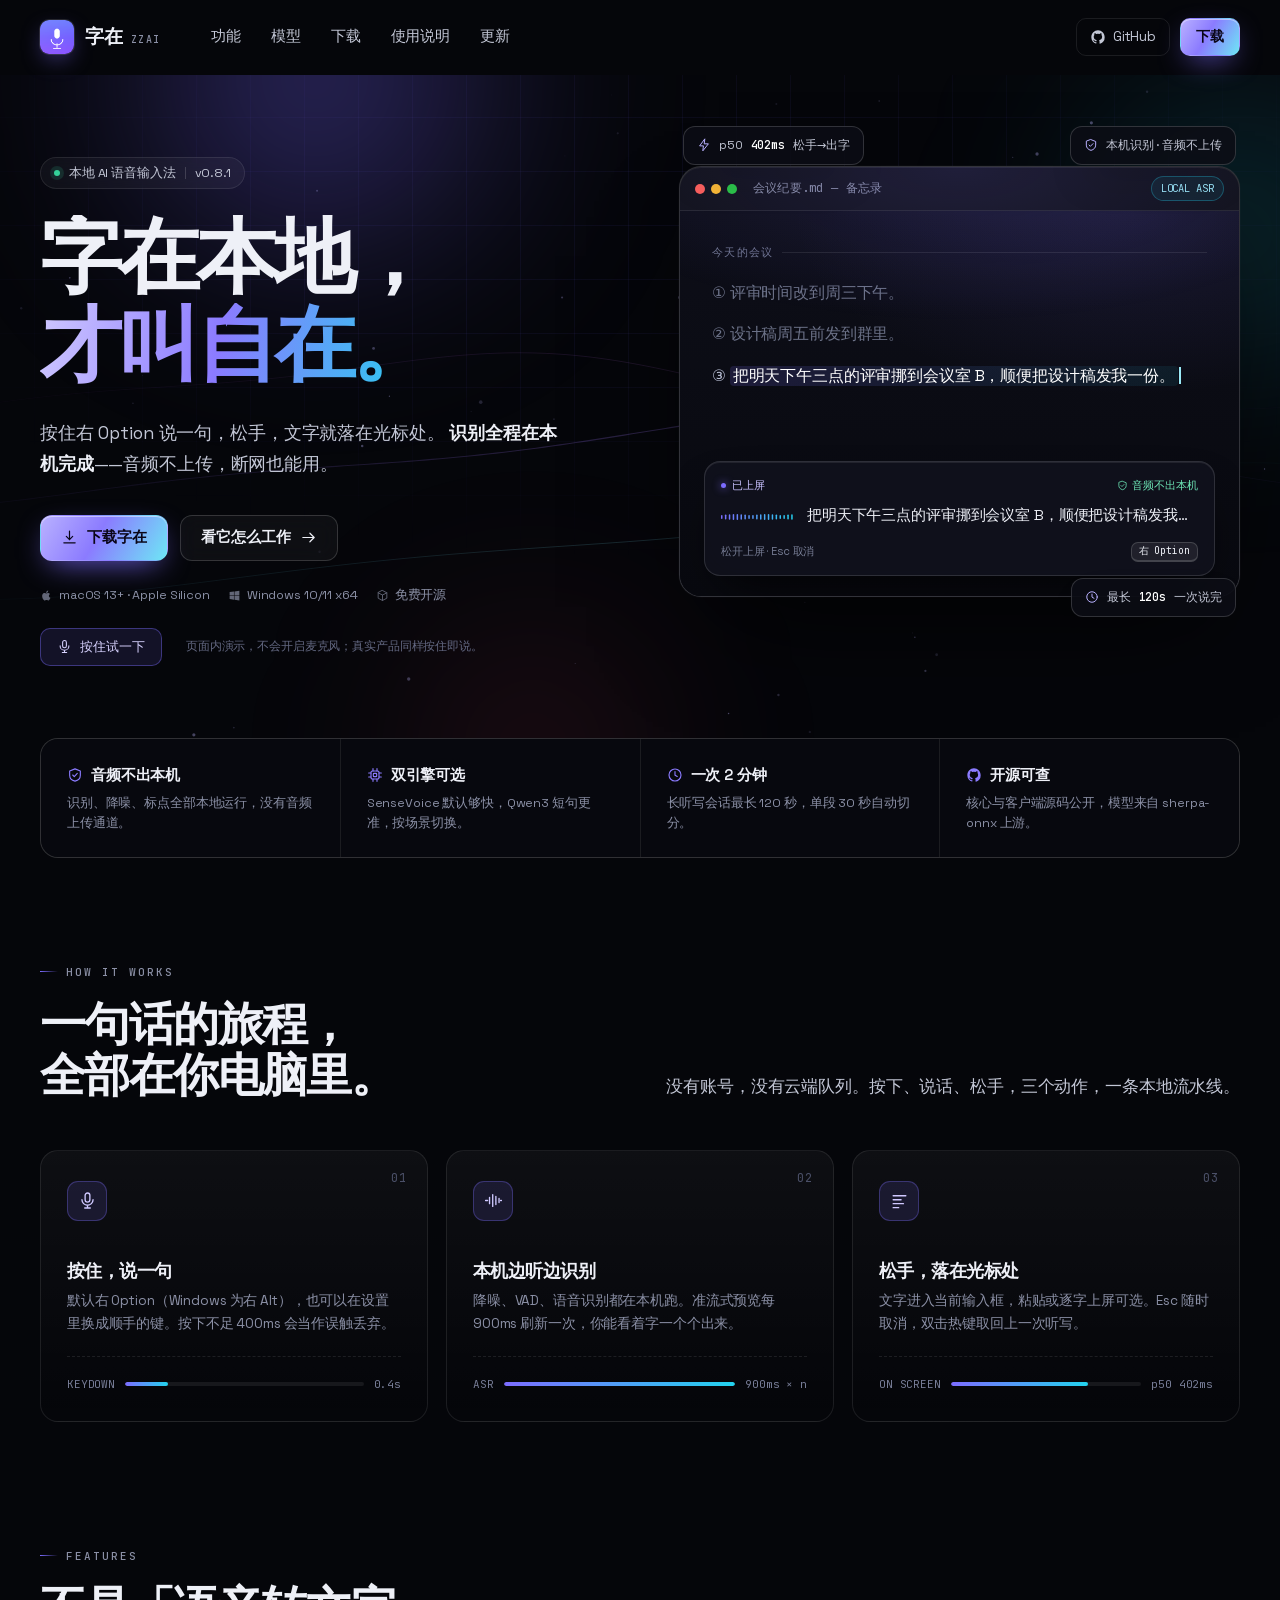
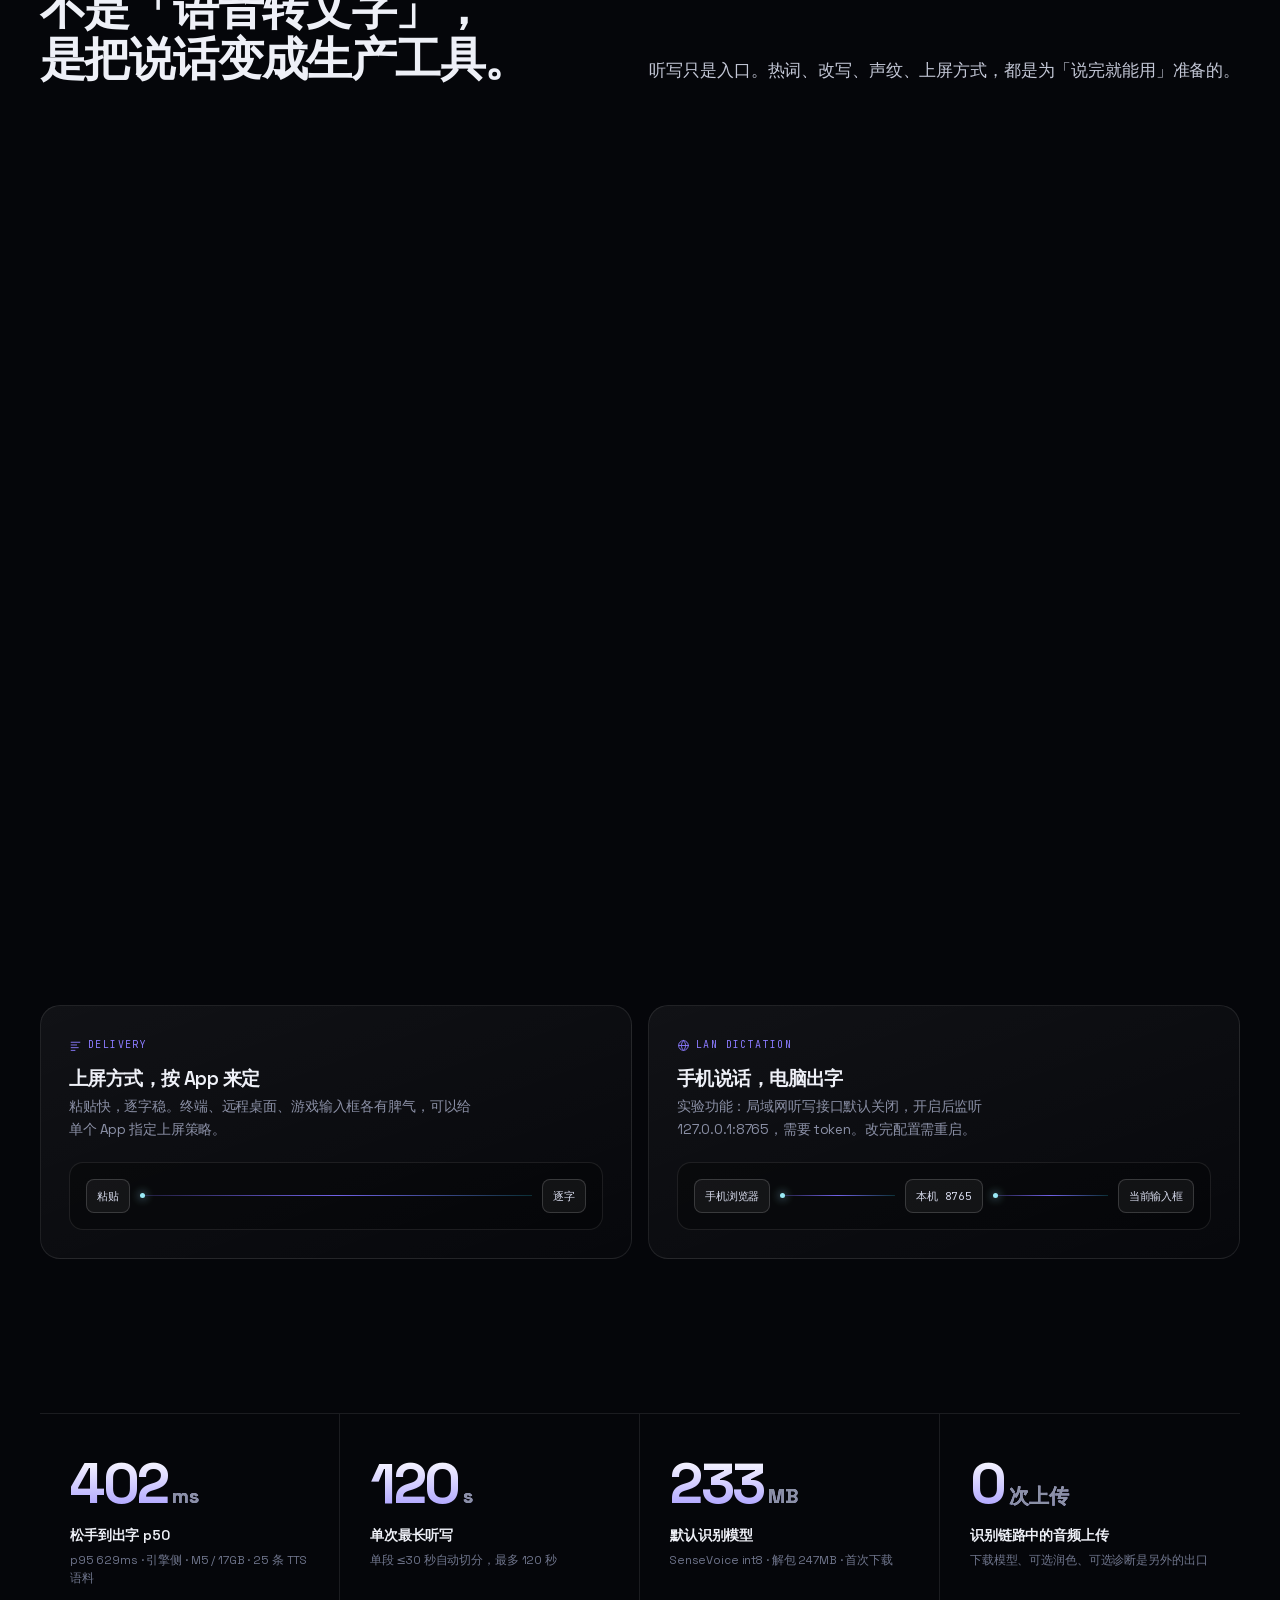
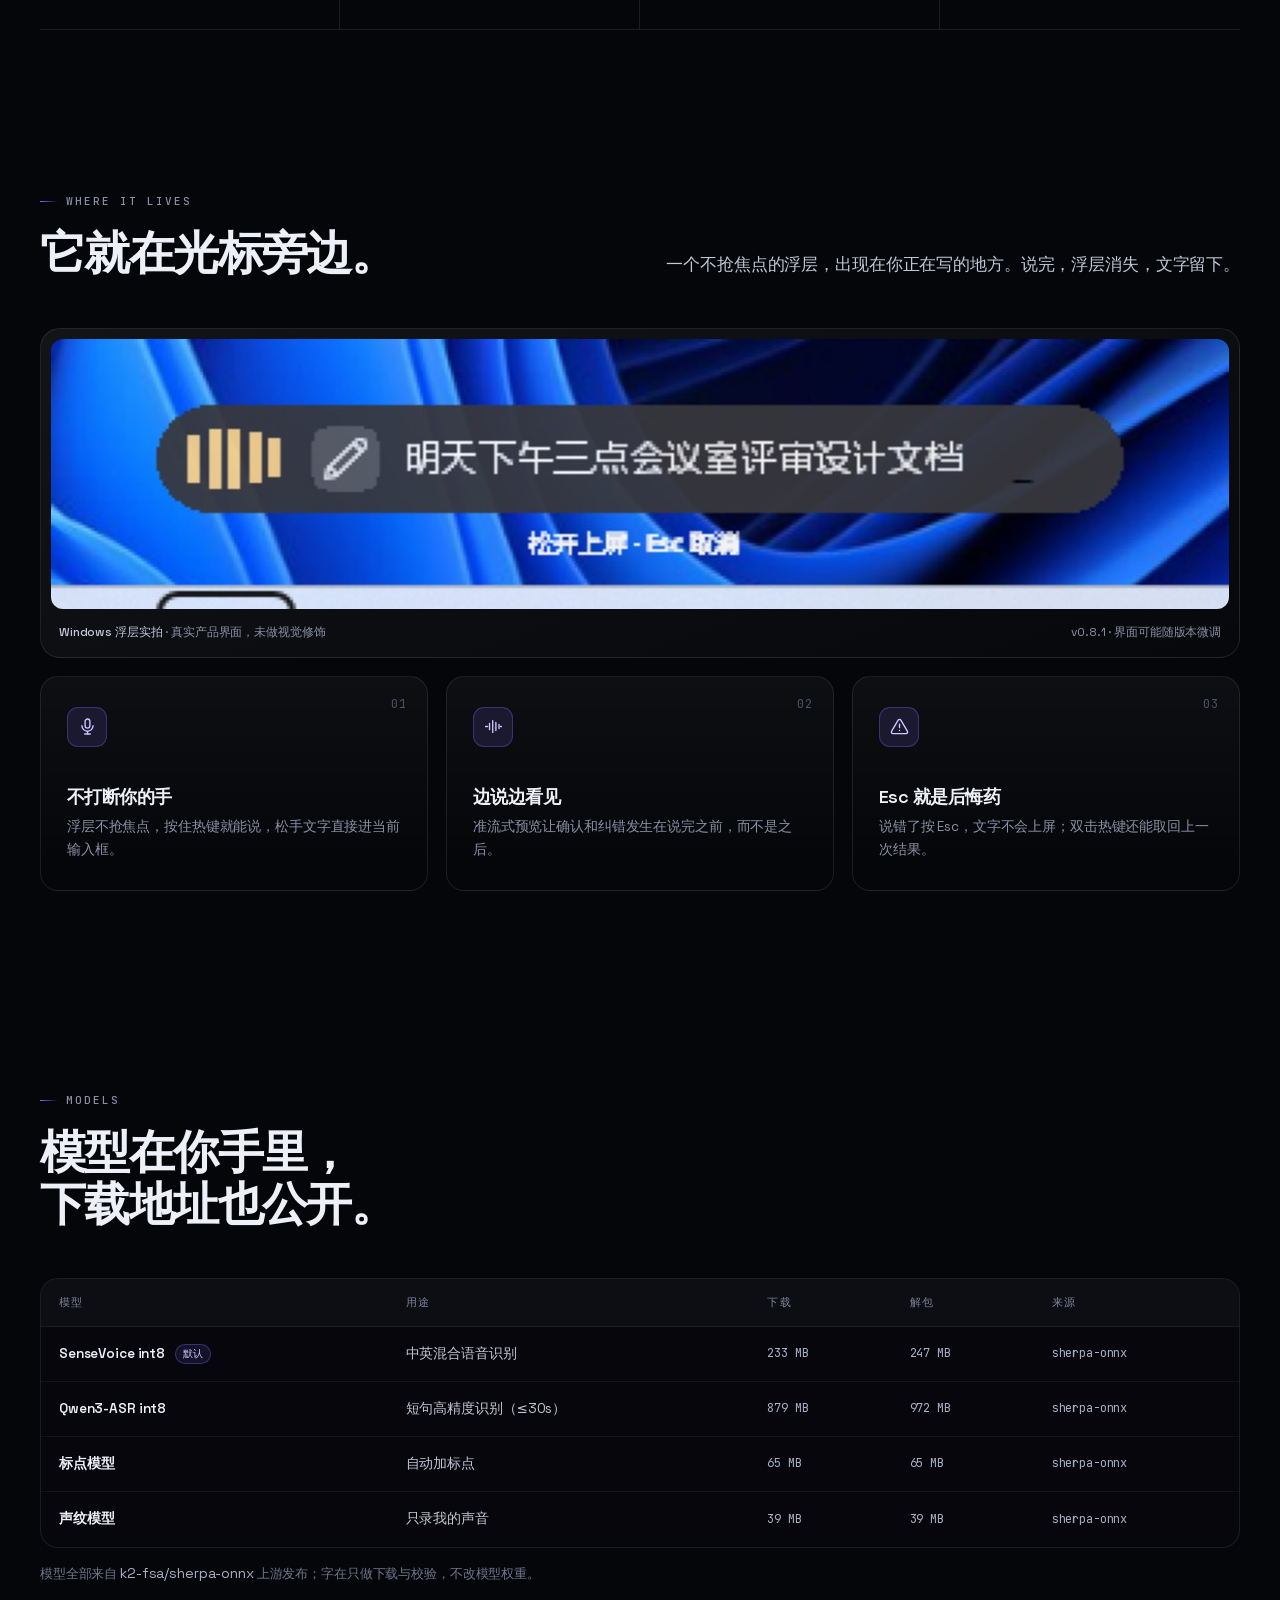
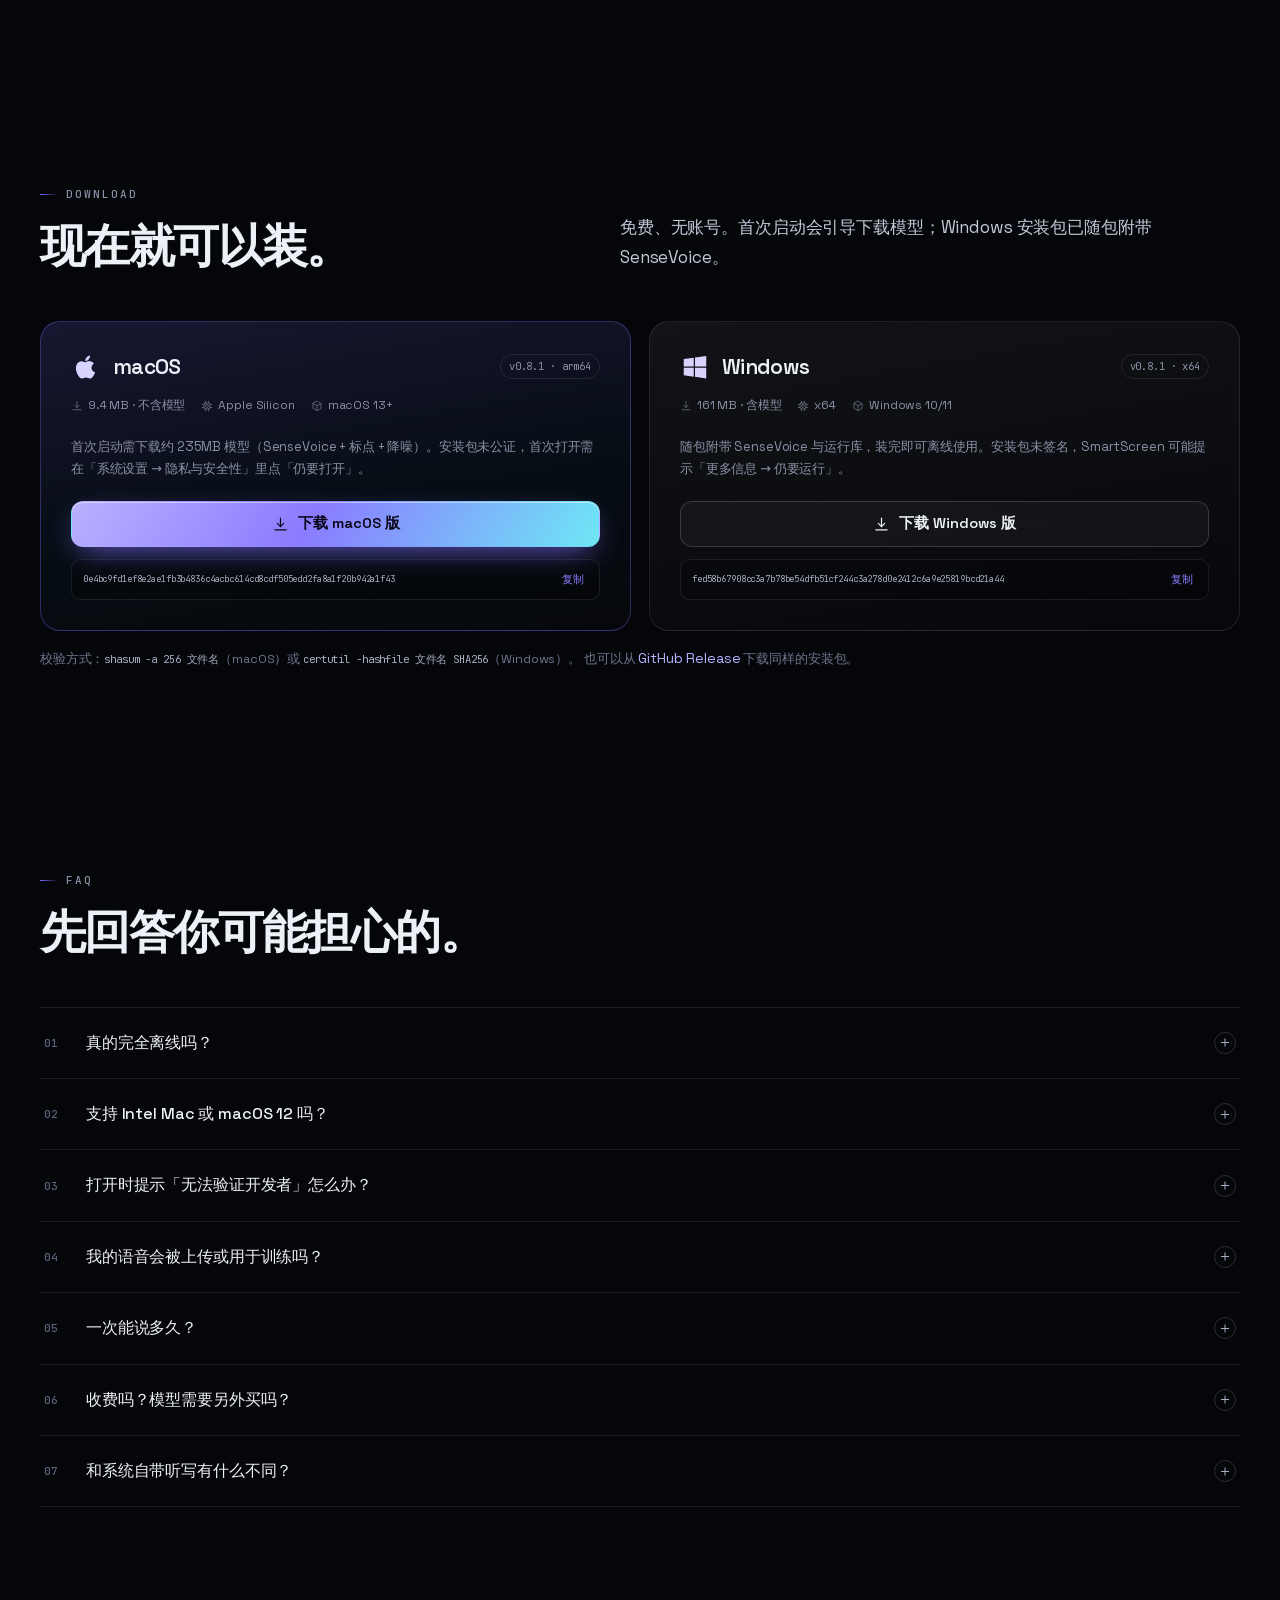
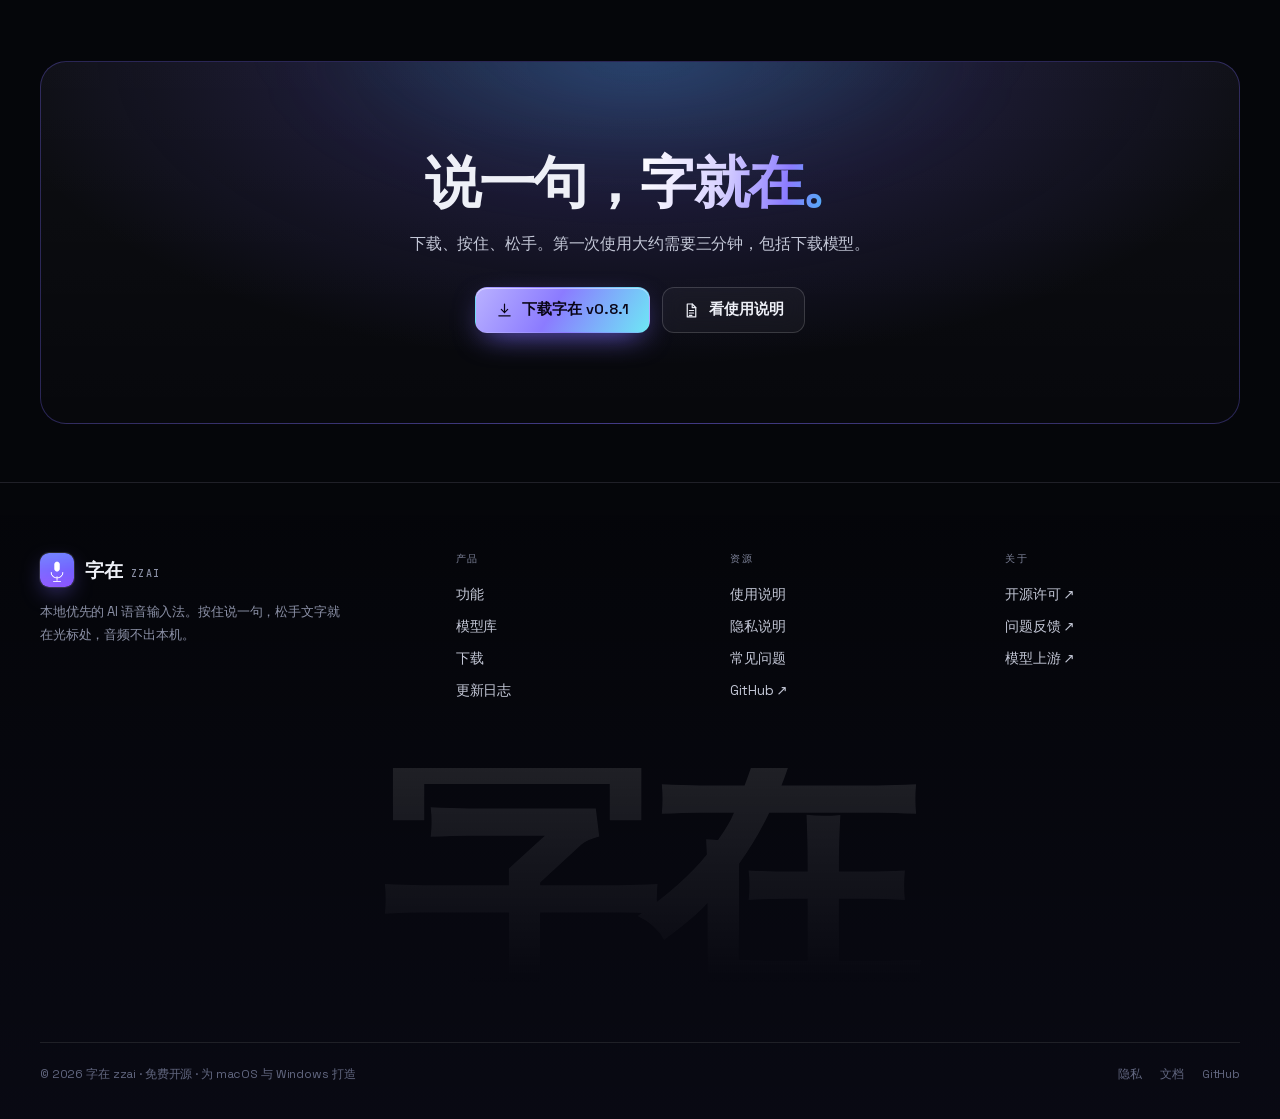
==== website/index.html @ 981bb73f "site: zzai.harmonyos.fun 官网（首页 / 下载 / 使用说明 / 模型库 / 隐私 / 更新日志）" ====
<!doctype html>
<html lang="zh-CN">
<head>
<meta charset="utf-8">
<meta name="viewport" content="width=device-width, initial-scale=1">
<title>字在 zzai — 本地 AI 语音输入法，字在本地，才叫自在</title>
<meta name="description" content="按住右 Option 说一句，松手文字就落在光标处。字在是一款本地优先的 AI 语音输入法，识别全程在本机完成，音频不上传。支持 macOS 与 Windows，免费开源。">
<meta name="theme-color" content="#05060a">
<link rel="canonical" href="https://zzai.harmonyos.fun/">
<meta property="og:type" content="website">
<meta property="og:site_name" content="字在 zzai">
<meta property="og:title" content="字在 — 本地 AI 语音输入法">
<meta property="og:description" content="按住说一句，松手就上屏。识别全程在本机，音频不上传。">
<meta property="og:url" content="https://zzai.harmonyos.fun/">
<meta property="og:image" content="https://zzai.harmonyos.fun/assets/img/og.png">
<meta name="twitter:card" content="summary_large_image">
<link rel="icon" type="image/png" sizes="32x32" href="assets/img/favicon-32.png">
<link rel="apple-touch-icon" href="assets/img/apple-touch-icon.png">
<script src="assets/js/boot.js"></script>
<link rel="preload" href="assets/fonts/space-grotesk-600.woff2" as="font" type="font/woff2" crossorigin>
<link rel="stylesheet" href="assets/css/site.css">
</head>
<body>
<a class="skip" href="#main">跳到主要内容</a>

<svg width="0" height="0" style="position:absolute" aria-hidden="true">
  <symbol id="i-mic" viewBox="0 0 24 24" fill="none" stroke="currentColor" stroke-width="1.7" stroke-linecap="round" stroke-linejoin="round"><rect x="9" y="2.5" width="6" height="11.5" rx="3"/><path d="M5 11a7 7 0 0 0 14 0M12 18v3.5M8.5 21.5h7"/></symbol>
  <symbol id="i-arrow" viewBox="0 0 24 24" fill="none" stroke="currentColor" stroke-width="1.7" stroke-linecap="round" stroke-linejoin="round"><path d="M4 12h16M14 6l6 6-6 6"/></symbol>
  <symbol id="i-dl" viewBox="0 0 24 24" fill="none" stroke="currentColor" stroke-width="1.7" stroke-linecap="round" stroke-linejoin="round"><path d="M12 3v12M7.5 10.5 12 15l4.5-4.5M4 19.5h16"/></symbol>
  <symbol id="i-shield" viewBox="0 0 24 24" fill="none" stroke="currentColor" stroke-width="1.7" stroke-linecap="round" stroke-linejoin="round"><path d="M12 2.8 20 6v6.2c0 4.6-3.2 7.7-8 9-4.8-1.3-8-4.4-8-9V6z"/><path d="m8.6 12 2.3 2.3 4.5-4.6"/></symbol>
  <symbol id="i-zap" viewBox="0 0 24 24" fill="none" stroke="currentColor" stroke-width="1.7" stroke-linecap="round" stroke-linejoin="round"><path d="M13 2 4.5 13.5H11l-1 8.5L19.5 10H13z"/></symbol>
  <symbol id="i-wave" viewBox="0 0 24 24" fill="none" stroke="currentColor" stroke-width="1.7" stroke-linecap="round"><path d="M2 12h2.5M7 8v8M11 4.5v15M15 7v10M19 9.5v5M22 12h-1"/></symbol>
  <symbol id="i-text" viewBox="0 0 24 24" fill="none" stroke="currentColor" stroke-width="1.7" stroke-linecap="round" stroke-linejoin="round"><path d="M4 6h16M4 11h10M4 16h13M4 21h7"/></symbol>
  <symbol id="i-spark" viewBox="0 0 24 24" fill="none" stroke="currentColor" stroke-width="1.7" stroke-linecap="round" stroke-linejoin="round"><path d="M12 3l1.8 5.2L19 10l-5.2 1.8L12 17l-1.8-5.2L5 10l5.2-1.8zM18.5 15.5l.9 2.6 2.6.9-2.6.9-.9 2.6-.9-2.6-2.6-.9 2.6-.9z"/></symbol>
  <symbol id="i-lock" viewBox="0 0 24 24" fill="none" stroke="currentColor" stroke-width="1.7" stroke-linecap="round" stroke-linejoin="round"><rect x="4.5" y="10" width="15" height="11" rx="2.5"/><path d="M8 10V7a4 4 0 0 1 8 0v3M12 14.5v2.5"/></symbol>
  <symbol id="i-voice" viewBox="0 0 24 24" fill="none" stroke="currentColor" stroke-width="1.7" stroke-linecap="round"><path d="M12 3a3 3 0 0 1 3 3v5a3 3 0 0 1-6 0V6a3 3 0 0 1 3-3z"/><path d="M6.5 11a5.5 5.5 0 0 0 11 0M12 16.5V20M9 20h6"/><path d="M20.5 7.5c1.2 1.6 1.2 7.4 0 9M3.5 7.5c-1.2 1.6-1.2 7.4 0 9" opacity=".45"/></symbol>
  <symbol id="i-cpu" viewBox="0 0 24 24" fill="none" stroke="currentColor" stroke-width="1.7" stroke-linecap="round" stroke-linejoin="round"><rect x="6" y="6" width="12" height="12" rx="2"/><rect x="9.5" y="9.5" width="5" height="5" rx="1"/><path d="M9 2.5V6M15 2.5V6M9 18v3.5M15 18v3.5M2.5 9H6M2.5 15H6M18 9h3.5M18 15h3.5"/></symbol>
  <symbol id="i-key" viewBox="0 0 24 24" fill="none" stroke="currentColor" stroke-width="1.7" stroke-linecap="round" stroke-linejoin="round"><rect x="2" y="6.5" width="20" height="11" rx="2.5"/><path d="M5.5 10h.01M9 10h.01M12.5 10h.01M16 10h.01M19 10h.01M5.5 14h.01M9 14h.01M12.5 14h5"/></symbol>
  <symbol id="i-wand" viewBox="0 0 24 24" fill="none" stroke="currentColor" stroke-width="1.7" stroke-linecap="round" stroke-linejoin="round"><path d="m3 21 12-12M14 4l1 2.5L17.5 8 15 9 14 11.5 13 9l-2.5-1L13 6.5zM19 3l.6 1.4L21 5l-1.4.6L19 7l-.6-1.4L17 5l1.4-.6z"/></symbol>
  <symbol id="i-box" viewBox="0 0 24 24" fill="none" stroke="currentColor" stroke-width="1.7" stroke-linecap="round" stroke-linejoin="round"><path d="m12 2.8 8 4.2v10L12 21.2 4 17V7z"/><path d="m4 7 8 4.2L20 7M12 11.2V21"/></symbol>
  <symbol id="i-net" viewBox="0 0 24 24" fill="none" stroke="currentColor" stroke-width="1.7" stroke-linecap="round" stroke-linejoin="round"><circle cx="12" cy="12" r="9"/><path d="M3 12h18M12 3c2.5 2.6 3.8 5.6 3.8 9s-1.3 6.4-3.8 9c-2.5-2.6-3.8-5.6-3.8-9S9.5 5.6 12 3z"/></symbol>
  <symbol id="i-github" viewBox="0 0 24 24" fill="currentColor"><path d="M12 2C6.5 2 2 6.6 2 12.2c0 4.5 2.9 8.3 6.8 9.6.5.1.7-.2.7-.5v-1.7c-2.8.6-3.4-1.2-3.4-1.2-.5-1.2-1.1-1.5-1.1-1.5-.9-.6.1-.6.1-.6 1 .1 1.5 1 1.5 1 .9 1.6 2.4 1.1 3 .9.1-.7.4-1.1.6-1.4-2.2-.3-4.6-1.1-4.6-5 0-1.1.4-2 1-2.7-.1-.3-.4-1.3.1-2.7 0 0 .8-.3 2.7 1a9.4 9.4 0 0 1 5 0c1.9-1.3 2.7-1 2.7-1 .5 1.4.2 2.4.1 2.7.6.7 1 1.6 1 2.7 0 3.9-2.4 4.7-4.6 5 .4.3.7.9.7 1.9v2.8c0 .3.2.6.7.5A10.2 10.2 0 0 0 22 12.2C22 6.6 17.5 2 12 2z"/></symbol>
  <symbol id="i-apple" viewBox="0 0 24 24" fill="currentColor"><path d="M16.4 12.7c0-2.4 1.9-3.5 2-3.6-1.1-1.6-2.8-1.8-3.4-1.8-1.4-.1-2.8.9-3.5.9-.7 0-1.8-.9-3-.9-1.5 0-3 .9-3.8 2.3-1.6 2.8-.4 7 1.2 9.3.8 1.1 1.7 2.4 3 2.3 1.2 0 1.6-.8 3.1-.8s1.9.8 3.1.8c1.3 0 2.1-1.1 2.9-2.3.9-1.3 1.3-2.6 1.3-2.7-.1 0-2.9-1.1-2.9-3.5zM14.2 5.8c.6-.8 1.1-1.9 1-3-1 0-2.1.7-2.8 1.5-.6.7-1.1 1.8-1 2.9 1.1.1 2.2-.6 2.8-1.4z"/></symbol>
  <symbol id="i-win" viewBox="0 0 24 24" fill="currentColor"><path d="M3 5.6l8-1.1v7.1H3zM12 4.4l9-1.3v8.5h-9zM3 12.6h8v7.1l-8-1.1zM12 12.6h9v8.5l-9-1.3z"/></symbol>
  <symbol id="i-check" viewBox="0 0 24 24" fill="none" stroke="currentColor" stroke-width="2" stroke-linecap="round" stroke-linejoin="round"><path d="m4.5 12.5 5 5 10-11"/></symbol>
  <symbol id="i-info" viewBox="0 0 24 24" fill="none" stroke="currentColor" stroke-width="1.7" stroke-linecap="round"><circle cx="12" cy="12" r="9"/><path d="M12 11v5.5M12 7.6v.01"/></symbol>
  <symbol id="i-alert" viewBox="0 0 24 24" fill="none" stroke="currentColor" stroke-width="1.7" stroke-linecap="round" stroke-linejoin="round"><path d="M10.3 3.9 1.9 18.2A2 2 0 0 0 3.6 21h16.8a2 2 0 0 0 1.7-2.8L13.7 3.9a2 2 0 0 0-3.4 0z"/><path d="M12 9v4.5M12 17v.01"/></symbol>
  <symbol id="i-clock" viewBox="0 0 24 24" fill="none" stroke="currentColor" stroke-width="1.7" stroke-linecap="round"><circle cx="12" cy="12" r="9"/><path d="M12 7v5.2l3.4 2"/></symbol>
  <symbol id="i-doc" viewBox="0 0 24 24" fill="none" stroke="currentColor" stroke-width="1.7" stroke-linecap="round" stroke-linejoin="round"><path d="M6 2.8h7l5 5V21H6z"/><path d="M13 2.8V8h5M9 12h6M9 15.5h6M9 19h3.5"/></symbol>
  <symbol id="i-ext" viewBox="0 0 24 24" fill="none" stroke="currentColor" stroke-width="1.7" stroke-linecap="round" stroke-linejoin="round"><path d="M14 3h7v7M21 3l-9 9M19 14v5.5A1.5 1.5 0 0 1 17.5 21h-13A1.5 1.5 0 0 1 3 19.5v-13A1.5 1.5 0 0 1 4.5 5H10"/></symbol>
</svg>

<header class="topbar">
  <div class="wrap nav">
    <a class="brand" href="index.html" aria-label="字在首页">
      <img src="assets/img/logo.png" alt="" width="34" height="34">
      <span class="brand-name">字在 <small>zzai</small></span>
    </a>
    <nav class="nav-links" aria-label="主导航">
      <a href="index.html#features">功能</a>
      <a href="models.html">模型</a>
      <a href="download.html">下载</a>
      <a href="docs.html">使用说明</a>
      <a href="changelog.html">更新</a>
    </nav>
    <div class="nav-right">
      <a class="nav-gh" href="https://github.com/flyeasy/zzai" target="_blank" rel="noopener" aria-label="GitHub 仓库">
        <svg><use href="#i-github"/></svg><span>GitHub</span>
      </a>
      <a class="btn btn-primary btn-sm" href="download.html">下载</a>
      <button class="nav-toggle" aria-label="展开菜单" aria-expanded="false"><span></span></button>
    </div>
  </div>
</header>
<div class="mobile-menu">
  <a href="index.html#features">功能</a>
  <a href="models.html">模型</a>
  <a href="download.html">下载</a>
  <a href="docs.html">使用说明</a>
  <a href="changelog.html">更新</a>
  <a href="https://github.com/flyeasy/zzai" target="_blank" rel="noopener">GitHub ↗</a>
</div>

<main id="main">
  <section class="hero">
    <div class="hero-bg">
      <div class="grid-floor"></div>
      <div class="orb orb-1" data-orb="0.02"></div>
      <div class="orb orb-2" data-orb="-0.03"></div>
      <div class="orb orb-3" data-orb="0.015"></div>
      <canvas id="hero-canvas" aria-hidden="true"></canvas>
    </div>
    <div class="wrap hero-grid">
      <div class="hero-copy">
        <div class="status-pill">
          <span class="dot"></span> 本地 AI 语音输入法
          <span class="sep"></span>
          v0.8.1
        </div>
        <h1>
          <span class="line"><span>字在本地，</span></span>
          <span class="line"><span><em>才叫自在。</em></span></span>
        </h1>
        <p class="hero-sub">
          按住右 Option 说一句，松手，文字就落在光标处。
          <strong>识别全程在本机完成</strong>——音频不上传，断网也能用。
        </p>
        <div class="hero-cta">
          <a class="btn btn-primary" href="download.html">
            <svg><use href="#i-dl"/></svg> 下载字在
          </a>
          <a class="btn btn-ghost" href="#how">
            看它怎么工作 <svg><use href="#i-arrow"/></svg>
          </a>
        </div>
        <div class="hero-meta">
          <span><svg><use href="#i-apple"/></svg> macOS 13+ · Apple Silicon</span>
          <span><svg><use href="#i-win"/></svg> Windows 10/11 x64</span>
          <span><svg><use href="#i-box"/></svg> 免费开源</span>
        </div>
      </div>

      <div class="stage-wrap">
        <div class="stage" data-demo data-state="idle" aria-label="字在输入演示">
          <div class="stage-bar">
            <div class="tl"><i></i><i></i><i></i></div>
            <span class="stage-title">会议纪要.md — 备忘录</span>
            <span class="stage-badge">LOCAL ASR</span>
          </div>
          <div class="stage-body">
            <div class="doc">
              <div class="doc-h">今天的会议</div>
              <p class="dim">① 评审时间改到周三下午。</p>
              <p class="dim">② 设计稿周五前发到群里。</p>
              <p>③ <span class="insert"></span><span class="caret"></span></p>
            </div>
            <div class="capsule">
              <div class="cap-top">
                <span class="cap-state"><span class="dot"></span><span>按住说话</span></span>
                <span class="spacer"></span>
                <span class="cap-privacy"><svg><use href="#i-shield"/></svg> 音频不出本机</span>
              </div>
              <div class="cap-line">
                <div class="wavebox"><canvas aria-hidden="true"></canvas></div>
                <div class="cap-text"></div>
              </div>
              <div class="cap-hint">
                <span>松开上屏 · Esc 取消</span>
                <span><kbd>右 Option</kbd></span>
              </div>
            </div>
          </div>
        </div>
        <div class="float-chip chip-a"><svg><use href="#i-shield"/></svg> 本机识别 · 音频不上传</div>
        <div class="float-chip chip-b"><svg><use href="#i-zap"/></svg> p50 <b>402ms</b> 松手→出字</div>
        <div class="float-chip chip-c"><svg><use href="#i-clock"/></svg> 最长 <b>120s</b> 一次说完</div>
      </div>
    </div>
    <div class="wrap" style="margin-top:22px">
      <div style="display:flex;flex-wrap:wrap;align-items:center;gap:14px">
        <button class="try-btn" type="button" style="margin-top:0">
          <svg><use href="#i-mic"/></svg> 按住试一下
        </button>
        <span class="try-note">页面内演示，不会开启麦克风；真实产品同样按住即说。</span>
      </div>
    </div>
  </section>

  <div class="wrap">
    <div class="trust" data-reveal>
      <div class="trust-item">
        <div class="k"><svg><use href="#i-shield"/></svg> 音频不出本机</div>
        <div class="v">识别、降噪、标点全部本地运行，没有音频上传通道。</div>
      </div>
      <div class="trust-item">
        <div class="k"><svg><use href="#i-cpu"/></svg> 双引擎可选</div>
        <div class="v">SenseVoice 默认够快，Qwen3 短句更准，按场景切换。</div>
      </div>
      <div class="trust-item">
        <div class="k"><svg><use href="#i-clock"/></svg> 一次 2 分钟</div>
        <div class="v">长听写会话最长 120 秒，单段 30 秒自动切分。</div>
      </div>
      <div class="trust-item">
        <div class="k"><svg><use href="#i-github"/></svg> 开源可查</div>
        <div class="v">核心与客户端源码公开，模型来自 sherpa-onnx 上游。</div>
      </div>
    </div>
  </div>

  <section class="section" id="how">
    <div class="wrap">
      <div class="section-head">
        <div>
          <div class="eyebrow" data-reveal>How it works</div>
          <h2 class="h2" data-reveal>一句话的旅程，<br>全部在你电脑里。</h2>
        </div>
        <p class="lede" data-reveal>没有账号，没有云端队列。按下、说话、松手，三个动作，一条本地流水线。</p>
      </div>
      <div class="steps">
        <article class="step" data-reveal>
          <div class="num"><svg><use href="#i-mic"/></svg></div>
          <h3>按住，说一句</h3>
          <p>默认右 Option（Windows 为右 Alt），也可以在设置里换成顺手的键。按下不足 400ms 会当作误触丢弃。</p>
          <div class="step-visual"><span>KEYDOWN</span><span class="bar"><i style="--w:18%"></i></span><span>0.4s</span></div>
        </article>
        <article class="step" data-reveal data-reveal-delay="1">
          <div class="num"><svg><use href="#i-wave"/></svg></div>
          <h3>本机边听边识别</h3>
          <p>降噪、VAD、语音识别都在本机跑。准流式预览每 900ms 刷新一次，你能看着字一个个出来。</p>
          <div class="step-visual"><span>ASR</span><span class="bar"><i style="--w:100%"></i></span><span>900ms × n</span></div>
        </article>
        <article class="step" data-reveal data-reveal-delay="2">
          <div class="num"><svg><use href="#i-text"/></svg></div>
          <h3>松手，落在光标处</h3>
          <p>文字进入当前输入框，粘贴或逐字上屏可选。Esc 随时取消，双击热键取回上一次听写。</p>
          <div class="step-visual"><span>ON SCREEN</span><span class="bar"><i style="--w:72%"></i></span><span>p50 402ms</span></div>
        </article>
      </div>
    </div>
  </section>

  <section class="section" id="features" style="padding-top:20px">
    <div class="wrap">
      <div class="section-head">
        <div>
          <div class="eyebrow" data-reveal>Features</div>
          <h2 class="h2" data-reveal>不是「语音转文字」，<br>是把说话变成生产工具。</h2>
        </div>
        <p class="lede" data-reveal>听写只是入口。热词、改写、声纹、上屏方式，都是为「说完就能用」准备的。</p>
      </div>

      <div class="bento">
        <article class="b span-7" data-reveal>
          <div class="kicker"><svg style="width:13px;height:13px"><use href="#i-shield"/></svg> Local first</div>
          <h3>本机识别，没有上传这一步</h3>
          <p>音频进入麦克风后，只在本机内存里流转：降噪 → VAD → 识别 → 标点 → 上屏。产品里不存在「把录音发给服务器」的路径。</p>
          <div class="flow">
            <span class="node"><svg><use href="#i-mic"/></svg>麦克风</span>
            <span class="ln"></span>
            <span class="node"><svg><use href="#i-cpu"/></svg>本机推理</span>
            <span class="ln"></span>
            <span class="node"><svg><use href="#i-text"/></svg>光标处</span>
          </div>
        </article>

        <article class="b span-5" data-reveal data-reveal-delay="1">
          <div class="kicker"><svg style="width:13px;height:13px"><use href="#i-zap"/></svg> Two engines</div>
          <h3>快，还是准，你来定</h3>
          <p>日常听写用 SenseVoice，够快；正式内容切到 Qwen3，短句更准，代价是慢一些。</p>
          <div class="seg"><span class="on">SenseVoice</span><span>Qwen3</span></div>
          <div class="engine-note">CER 0.093 / 0.040 · 25 条 TTS 语料 · Qwen3 约慢 3 倍</div>
        </article>

        <article class="b span-5" data-reveal>
          <div class="kicker"><svg style="width:13px;height:13px"><use href="#i-clock"/></svg> Long form</div>
          <h3>一次说满两分钟</h3>
          <p>长听写会话最长 120 秒，单段不超过 30 秒，自动接续，不会说到一半被切断。</p>
          <div class="timeline">
            <div class="tl-track"><i></i></div>
            <div class="tl-marks"><span>0:00</span><span>0:30</span><span>1:00</span><span>1:30</span><span>2:00</span></div>
          </div>
        </article>

        <article class="b span-7" data-reveal data-reveal-delay="1">
          <div class="kicker"><svg style="width:13px;height:13px"><use href="#i-wand"/></svg> Vocabulary</div>
          <h3>你的名字，它听一次就记住</h3>
          <p>热词自学习：只填你「想听到」的词，产品名、同事名、内部黑话，不必逐条纠错。</p>
          <div class="chips-row">
            <span class="chip v">字在</span><span class="chip">DeepSeek</span><span class="chip">HarmonyOS</span>
            <span class="chip">飞书</span><span class="chip v">Qwen3</span><span class="chip">评审</span>
            <span class="chip">灰度</span><span class="chip v">sherpa-onnx</span>
          </div>
        </article>

        <article class="b span-4" data-reveal>
          <div class="kicker"><svg style="width:13px;height:13px"><use href="#i-spark"/></svg> Rewrite</div>
          <h3>选中，再改一版</h3>
          <p>⌘E 唤起五种改写：润色、正式、精炼、英文、总结。原文留在原地，改完替换。</p>
          <div class="sel-box">
            这个方案<mark>我觉得还行</mark>，要不先这样？
            <div class="sel-menu"><span>润色</span><span>正式</span><span>精炼</span><span>英文</span><span>总结</span></div>
          </div>
        </article>

        <article class="b span-4" data-reveal data-reveal-delay="1">
          <div class="kicker"><svg style="width:13px;height:13px"><use href="#i-lock"/></svg> Privacy</div>
          <h3>隐私模式：说完就忘</h3>
          <p>不写历史、不落盘、不在浮层显示正文。适合在会议、客服、医疗场景里使用。</p>
          <div class="privacy-list">
            <div><svg><use href="#i-check"/></svg> 不写入历史记录</div>
            <div><svg><use href="#i-check"/></svg> 不落盘保存音频</div>
            <div><svg><use href="#i-check"/></svg> 浮层只显示状态</div>
          </div>
        </article>

        <article class="b span-4" data-reveal data-reveal-delay="2">
          <div class="kicker"><svg style="width:13px;height:13px"><use href="#i-voice"/></svg> Voiceprint</div>
          <h3>只录我的声音</h3>
          <p>声纹校验在本机完成，模型 39MB。旁边有人说话时，不会把别人的话打进你的文档。</p>
          <div class="voice-ring"><i></i><i></i><i></i><div class="core"><svg><use href="#i-mic"/></svg></div></div>
        </article>

        <article class="b span-6" data-reveal>
          <div class="kicker"><svg style="width:13px;height:13px"><use href="#i-text"/></svg> Delivery</div>
          <h3>上屏方式，按 App 来定</h3>
          <p>粘贴快，逐字稳。终端、远程桌面、游戏输入框各有脾气，可以给单个 App 指定上屏策略。</p>
          <div class="flow" style="margin-top:20px">
            <span class="node">粘贴</span><span class="ln"></span><span class="node">逐字</span>
          </div>
        </article>

        <article class="b span-6" data-reveal data-reveal-delay="1">
          <div class="kicker"><svg style="width:13px;height:13px"><use href="#i-net"/></svg> LAN dictation</div>
          <h3>手机说话，电脑出字</h3>
          <p>实验功能：局域网听写接口默认关闭，开启后监听 127.0.0.1:8765，需要 token。改完配置需重启。</p>
          <div class="flow" style="margin-top:20px">
            <span class="node">手机浏览器</span><span class="ln"></span><span class="node">本机 8765</span><span class="ln"></span><span class="node">当前输入框</span>
          </div>
        </article>
      </div>
    </div>
  </section>

  <section class="section-tight">
    <div class="wrap">
      <div class="numbers" data-reveal>
        <div class="num-item">
          <div class="num-val"><span data-count="402">0</span><small>ms</small></div>
          <div class="num-label">松手到出字 p50</div>
          <div class="num-note">p95 629ms · 引擎侧 · M5 / 17GB · 25 条 TTS 语料</div>
        </div>
        <div class="num-item">
          <div class="num-val"><span data-count="120">0</span><small>s</small></div>
          <div class="num-label">单次最长听写</div>
          <div class="num-note">单段 ≤30 秒自动切分，最多 120 秒</div>
        </div>
        <div class="num-item">
          <div class="num-val"><span data-count="233">0</span><small>MB</small></div>
          <div class="num-label">默认识别模型</div>
          <div class="num-note">SenseVoice int8 · 解包 247MB · 首次下载</div>
        </div>
        <div class="num-item">
          <div class="num-val"><span data-count="0">0</span><small>次上传</small></div>
          <div class="num-label">识别链路中的音频上传</div>
          <div class="num-note">下载模型、可选润色、可选诊断是另外的出口</div>
        </div>
      </div>
    </div>
  </section>

  <section class="section" id="inplace">
    <div class="wrap">
      <div class="section-head">
        <div>
          <div class="eyebrow" data-reveal>Where it lives</div>
          <h2 class="h2" data-reveal>它就在光标旁边。</h2>
        </div>
        <p class="lede" data-reveal>一个不抢焦点的浮层，出现在你正在写的地方。说完，浮层消失，文字留下。</p>
      </div>
      <div class="shot-frame" data-reveal>
        <img src="assets/img/overlay-win-capsule.jpg" alt="字在在 Windows 上的听写浮层：深色胶囊显示识别结果，覆盖在桌面应用之上" width="1140" height="270" loading="lazy">
        <div class="shot-cap">
          <span><b>Windows 浮层实拍</b> · 真实产品界面，未做视觉修饰</span>
          <span>v0.8.1 · 界面可能随版本微调</span>
        </div>
      </div>
      <div class="steps" style="margin-top:18px">
        <article class="step" data-reveal>
          <div class="num"><svg><use href="#i-mic"/></svg></div>
          <h3>不打断你的手</h3>
          <p>浮层不抢焦点，按住热键就能说，松手文字直接进当前输入框。</p>
        </article>
        <article class="step" data-reveal data-reveal-delay="1">
          <div class="num"><svg><use href="#i-wave"/></svg></div>
          <h3>边说边看见</h3>
          <p>准流式预览让确认和纠错发生在说完之前，而不是之后。</p>
        </article>
        <article class="step" data-reveal data-reveal-delay="2">
          <div class="num"><svg><use href="#i-alert"/></svg></div>
          <h3>Esc 就是后悔药</h3>
          <p>说错了按 Esc，文字不会上屏；双击热键还能取回上一次结果。</p>
        </article>
      </div>
    </div>
  </section>

  <section class="section" id="models-preview">
    <div class="wrap">
      <div class="section-head">
        <div>
          <div class="eyebrow" data-reveal>Models</div>
          <h2 class="h2" data-reveal>模型在你手里，<br>下载地址也公开。</h2>
        </div>
        <a class="text-link" href="models.html" data-reveal>查看全部模型与镜像 <svg><use href="#i-arrow"/></svg></a>
      </div>
      <div class="table-wrap" data-reveal>
        <table class="model">
          <thead>
            <tr><th>模型</th><th>用途</th><th>下载</th><th>解包</th><th>来源</th></tr>
          </thead>
          <tbody>
            <tr>
              <td>SenseVoice int8 <span class="tag">默认</span></td>
              <td>中英混合语音识别</td>
              <td class="mono">233 MB</td><td class="mono">247 MB</td>
              <td class="mono">sherpa-onnx</td>
            </tr>
            <tr>
              <td>Qwen3-ASR int8</td>
              <td>短句高精度识别（≤30s）</td>
              <td class="mono">879 MB</td><td class="mono">972 MB</td>
              <td class="mono">sherpa-onnx</td>
            </tr>
            <tr>
              <td>标点模型</td>
              <td>自动加标点</td>
              <td class="mono">65 MB</td><td class="mono">65 MB</td>
              <td class="mono">sherpa-onnx</td>
            </tr>
            <tr>
              <td>声纹模型</td>
              <td>只录我的声音</td>
              <td class="mono">39 MB</td><td class="mono">39 MB</td>
              <td class="mono">sherpa-onnx</td>
            </tr>
          </tbody>
        </table>
      </div>
      <p style="margin-top:14px;color:#6f758c;font-size:12.5px">
        模型全部来自 <a class="text-link" style="display:inline;color:#a9aec4" href="https://github.com/k2-fsa/sherpa-onnx/releases" target="_blank" rel="noopener">k2-fsa/sherpa-onnx</a> 上游发布；字在只做下载与校验，不改模型权重。
      </p>
    </div>
  </section>

  <section class="section" id="download">
    <div class="wrap">
      <div class="section-head">
        <div>
          <div class="eyebrow" data-reveal>Download</div>
          <h2 class="h2" data-reveal>现在就可以装。</h2>
        </div>
        <p class="lede" data-reveal>免费、无账号。首次启动会引导下载模型；Windows 安装包已随包附带 SenseVoice。</p>
      </div>
      <div class="dl-grid">
        <article class="dl-card primary" data-reveal>
          <div class="dl-os">
            <svg><use href="#i-apple"/></svg>
            <h3>macOS</h3>
            <span class="ver">v0.8.1 · arm64</span>
          </div>
          <div class="dl-meta">
            <span><svg><use href="#i-dl"/></svg> 9.4 MB · 不含模型</span>
            <span><svg><use href="#i-cpu"/></svg> Apple Silicon</span>
            <span><svg><use href="#i-box"/></svg> macOS 13+</span>
          </div>
          <p style="color:#8b90a6;font-size:13px;line-height:1.75">
            首次启动需下载约 235MB 模型（SenseVoice + 标点 + 降噪）。安装包未公证，首次打开需在「系统设置 → 隐私与安全性」里点「仍要打开」。
          </p>
          <div style="margin-top:20px">
            <a class="btn btn-primary btn-block" href="/dl/zzai-0.8.1-mac-arm64.zip" download>
              <svg><use href="#i-dl"/></svg> 下载 macOS 版
            </a>
          </div>
          <div class="sha"><code id="sha-mac">0e4bc9fd1ef8e2ae1fb3b4836c4acbc614cd8cdf505edd2fa8a1f20b942a1f43</code><button type="button" data-copy="sha-mac">复制</button></div>
        </article>

        <article class="dl-card" data-reveal data-reveal-delay="1">
          <div class="dl-os">
            <svg><use href="#i-win"/></svg>
            <h3>Windows</h3>
            <span class="ver">v0.8.1 · x64</span>
          </div>
          <div class="dl-meta">
            <span><svg><use href="#i-dl"/></svg> 161 MB · 含模型</span>
            <span><svg><use href="#i-cpu"/></svg> x64</span>
            <span><svg><use href="#i-box"/></svg> Windows 10/11</span>
          </div>
          <p style="color:#8b90a6;font-size:13px;line-height:1.75">
            随包附带 SenseVoice 与运行库，装完即可离线使用。安装包未签名，SmartScreen 可能提示「更多信息 → 仍要运行」。
          </p>
          <div style="margin-top:20px">
            <a class="btn btn-ghost btn-block" href="/dl/zzai-0.8.1-win64.zip" download>
              <svg><use href="#i-dl"/></svg> 下载 Windows 版
            </a>
          </div>
          <div class="sha"><code id="sha-win">fed58b67908cc3a7b78be54dfb51cf244c3a278d0e2412c6a9e25819bcd21a44</code><button type="button" data-copy="sha-win">复制</button></div>
        </article>
      </div>
      <p style="margin-top:16px;color:#6f758c;font-size:12.5px">
        校验方式：<code style="color:#a9aec4">shasum -a 256 文件名</code>（macOS）或 <code style="color:#a9aec4">certutil -hashfile 文件名 SHA256</code>（Windows）。
        也可以从 <a class="text-link" style="display:inline" href="https://github.com/flyeasy/zzai/releases" target="_blank" rel="noopener">GitHub Release</a> 下载同样的安装包。
      </p>
    </div>
  </section>

  <section class="section" id="faq">
    <div class="wrap">
      <div class="section-head">
        <div>
          <div class="eyebrow" data-reveal>FAQ</div>
          <h2 class="h2" data-reveal>先回答你可能担心的。</h2>
        </div>
      </div>
      <div class="faq" data-reveal>
        <details>
          <summary><span class="q">01</span> 真的完全离线吗？<span class="ic"></span></summary>
          <div class="a">
            <p><strong>识别是离线的。</strong>音频从麦克风进来后只在本机处理，产品里没有上传音频的通道。</p>
            <p>但「离线」不等于「永不上网」：首次使用要下载模型；可选的 LLM 润色会把文字发到你配置的服务端（默认关闭）；可选的诊断上传会发脱敏日志（默认关闭，不含正文）。除此之外没有遥测。</p>
          </div>
        </details>
        <details>
          <summary><span class="q">02</span> 支持 Intel Mac 或 macOS 12 吗？<span class="ic"></span></summary>
          <div class="a"><p>暂不支持。当前 macOS 版只提供 <strong>Apple Silicon（arm64）</strong>构建，要求 macOS 13 及以上。Intel 机器可以关注后续版本或从源码自行构建。</p></div>
        </details>
        <details>
          <summary><span class="q">03</span> 打开时提示「无法验证开发者」怎么办？<span class="ic"></span></summary>
          <div class="a"><p>安装包没有做 Apple 公证，这是预期行为。到「系统设置 → 隐私与安全性」，在页面下方点「仍要打开」，再确认一次即可。Windows 上对应的是 SmartScreen 的「更多信息 → 仍要运行」。</p></div>
        </details>
        <details>
          <summary><span class="q">04</span> 我的语音会被上传或用于训练吗？<span class="ic"></span></summary>
          <div class="a"><p>不会。音频只在本机内存中流转，不落盘、不上传。开启可选的 LLM 润色时，发送的是<strong>识别后的文字</strong>和你配置的服务端地址，音频仍然不出本机。诊断包默认不含正文。</p></div>
        </details>
        <details>
          <summary><span class="q">05</span> 一次能说多久？<span class="ic"></span></summary>
          <div class="a"><p>单个听写会话最长 <strong>120 秒</strong>，内部按 ≤30 秒切段自动接续。Qwen3 精度档只适合短句，超过 30 秒请用 SenseVoice。</p></div>
        </details>
        <details>
          <summary><span class="q">06</span> 收费吗？模型需要另外买吗？<span class="ic"></span></summary>
          <div class="a"><p>完全免费，源码开源。模型来自 sherpa-onnx 上游发布，不需要额外授权费用；体积从 0.5MB 到 879MB 不等，按需下载。</p></div>
        </details>
        <details>
          <summary><span class="q">07</span> 和系统自带听写有什么不同？<span class="ic"></span></summary>
          <div class="a"><p>系统听写更通用；字在把几件具体的事做深：长听写 120 秒、热词自学习、选区改写、按 App 选择上屏方式、声纹只收自己的声音，以及可自行核对的本地识别链路。它不替代系统听写，适合每天要写很多字的人。</p></div>
        </details>
      </div>
    </div>
  </section>

  <section class="section-tight">
    <div class="wrap">
      <div class="cta" data-reveal>
        <h2>说一句，<span class="grad-text">字就在。</span></h2>
        <p>下载、按住、松手。第一次使用大约需要三分钟，包括下载模型。</p>
        <div class="hero-cta">
          <a class="btn btn-primary" href="download.html"><svg><use href="#i-dl"/></svg> 下载字在 v0.8.1</a>
          <a class="btn btn-ghost" href="docs.html"><svg><use href="#i-doc"/></svg> 看使用说明</a>
        </div>
      </div>
    </div>
  </section>
</main>

<footer class="footer">
  <div class="wrap">
    <div class="foot-grid">
      <div class="foot-brand">
        <a class="brand" href="index.html">
          <img src="assets/img/logo.png" alt="" width="34" height="34">
          <span class="brand-name">字在 <small>zzai</small></span>
        </a>
        <p>本地优先的 AI 语音输入法。按住说一句，松手文字就在光标处，音频不出本机。</p>
      </div>
      <div class="foot-col">
        <h4>产品</h4>
        <a href="index.html#features">功能</a>
        <a href="models.html">模型库</a>
        <a href="download.html">下载</a>
        <a href="changelog.html">更新日志</a>
      </div>
      <div class="foot-col">
        <h4>资源</h4>
        <a href="docs.html">使用说明</a>
        <a href="privacy.html">隐私说明</a>
        <a href="index.html#faq">常见问题</a>
        <a href="https://github.com/flyeasy/zzai" target="_blank" rel="noopener">GitHub ↗</a>
      </div>
      <div class="foot-col">
        <h4>关于</h4>
        <a href="https://github.com/flyeasy/zzai/blob/main/LICENSE" target="_blank" rel="noopener">开源许可 ↗</a>
        <a href="https://github.com/flyeasy/zzai/issues" target="_blank" rel="noopener">问题反馈 ↗</a>
        <a href="https://github.com/k2-fsa/sherpa-onnx/releases" target="_blank" rel="noopener">模型上游 ↗</a>
      </div>
    </div>
    <div class="wordmark" aria-hidden="true">字在</div>
    <div class="foot-bottom">
      <span>© <span data-year>2026</span> 字在 zzai · 免费开源 · 为 macOS 与 Windows 打造</span>
      <span class="links">
        <a href="privacy.html">隐私</a>
        <a href="docs.html">文档</a>
        <a href="https://github.com/flyeasy/zzai" target="_blank" rel="noopener">GitHub</a>
      </span>
    </div>
  </div>
</footer>

<script src="assets/js/site.js"></script>
</body>
</html>
---- website/assets/css/site.css ----
/* ============================================================
   字在 zzai — 官网样式
   设计语言：深空 / 极光 / 玻璃 / 光栅
   ============================================================ */

@font-face {
  font-family: "Space Grotesk";
  src: url("../fonts/space-grotesk-400.woff2") format("woff2");
  font-weight: 400 500;
  font-display: swap;
  unicode-range: U+0000-00FF, U+2000-206F, U+2190-21BB;
}
@font-face {
  font-family: "Space Grotesk";
  src: url("../fonts/space-grotesk-600.woff2") format("woff2");
  font-weight: 600;
  font-display: swap;
  unicode-range: U+0000-00FF, U+2000-206F, U+2190-21BB;
}
@font-face {
  font-family: "Space Grotesk";
  src: url("../fonts/space-grotesk-700.woff2") format("woff2");
  font-weight: 700;
  font-display: swap;
  unicode-range: U+0000-00FF, U+2000-206F, U+2190-21BB;
}
@font-face {
  font-family: "JetBrains Mono";
  src: url("../fonts/jetbrains-mono-400.woff2") format("woff2");
  font-weight: 400;
  font-display: swap;
  unicode-range: U+0000-00FF;
}
@font-face {
  font-family: "JetBrains Mono";
  src: url("../fonts/jetbrains-mono-500.woff2") format("woff2");
  font-weight: 500;
  font-display: swap;
  unicode-range: U+0000-00FF;
}

:root {
  --bg: #05060a;
  --bg-2: #080910;
  --surface: rgba(255, 255, 255, 0.035);
  --surface-2: rgba(255, 255, 255, 0.06);
  --line: rgba(255, 255, 255, 0.09);
  --line-strong: rgba(255, 255, 255, 0.16);
  --text: #eef0f7;
  --text-2: #c3c7d6;
  --muted: #8b90a6;
  --violet: #7c6cff;
  --violet-deep: #5b48e8;
  --cyan: #22d3ee;
  --magenta: #f43f5e;
  --green: #34d399;
  --amber: #fbbf24;
  --grad: linear-gradient(100deg, #fff 0%, #d9d3ff 38%, #8b7bff 68%, #22d3ee 100%);
  --radius: 20px;
  --radius-sm: 12px;
  --font: "Space Grotesk", "PingFang SC", "HarmonyOS Sans SC", "Hiragino Sans GB",
    "Microsoft YaHei", system-ui, sans-serif;
  --mono: "JetBrains Mono", "SFMono-Regular", Menlo, Consolas, monospace;
  --ease: cubic-bezier(0.22, 1, 0.36, 1);
  --shadow: 0 30px 80px -30px rgba(0, 0, 0, 0.8);
}

*,
*::before,
*::after {
  box-sizing: border-box;
}

html {
  scroll-behavior: smooth;
  -webkit-text-size-adjust: 100%;
}

body {
  margin: 0;
  background: var(--bg);
  color: var(--text);
  font-family: var(--font);
  font-size: 16px;
  line-height: 1.65;
  letter-spacing: -0.008em;
  -webkit-font-smoothing: antialiased;
  overflow-x: hidden;
}

body::before {
  content: "";
  position: fixed;
  inset: 0;
  z-index: 0;
  pointer-events: none;
  background-image: url("data:image/svg+xml,%3Csvg xmlns='http://www.w3.org/2000/svg' width='160' height='160'%3E%3Cfilter id='n'%3E%3CfeTurbulence type='fractalNoise' baseFrequency='0.9' numOctaves='2' stitchTiles='stitch'/%3E%3C/filter%3E%3Crect width='160' height='160' filter='url(%23n)' opacity='0.35'/%3E%3C/svg%3E");
  opacity: 0.045;
  mix-blend-mode: soft-light;
}

::selection {
  background: rgba(124, 108, 255, 0.36);
  color: #fff;
}

img {
  max-width: 100%;
  display: block;
}

a {
  color: inherit;
  text-decoration: none;
}

button {
  font: inherit;
  color: inherit;
}

h1,
h2,
h3,
h4 {
  margin: 0;
  font-weight: 600;
  letter-spacing: -0.03em;
  line-height: 1.12;
}

p {
  margin: 0;
}

code,
kbd,
pre {
  font-family: var(--mono);
  font-size: 0.86em;
}

kbd {
  display: inline-flex;
  align-items: center;
  gap: 2px;
  min-width: 24px;
  height: 24px;
  padding: 0 7px;
  border: 1px solid var(--line-strong);
  border-bottom-width: 2px;
  border-radius: 7px;
  background: rgba(255, 255, 255, 0.07);
  color: var(--text);
  font-size: 12px;
  line-height: 1;
  white-space: nowrap;
}

.wrap {
  width: min(1200px, calc(100% - 48px));
  margin-inline: auto;
  position: relative;
  z-index: 1;
}

.wrap-narrow {
  width: min(880px, calc(100% - 48px));
  margin-inline: auto;
  position: relative;
  z-index: 1;
}

.skip {
  position: absolute;
  left: -9999px;
  top: 12px;
  z-index: 100;
  padding: 8px 14px;
  border-radius: 10px;
  background: #fff;
  color: #000;
}
.skip:focus {
  left: 12px;
}

/* ---------------- 顶栏 ---------------- */

.topbar {
  position: sticky;
  top: 0;
  z-index: 60;
  border-bottom: 1px solid transparent;
  transition: background 0.35s var(--ease), border-color 0.35s var(--ease),
    backdrop-filter 0.35s var(--ease);
}

.topbar.is-scrolled {
  background: rgba(5, 6, 10, 0.72);
  border-bottom-color: var(--line);
  backdrop-filter: blur(18px) saturate(140%);
  -webkit-backdrop-filter: blur(18px) saturate(140%);
}

.nav {
  display: flex;
  align-items: center;
  gap: 28px;
  height: 74px;
}

.brand {
  display: flex;
  align-items: center;
  gap: 11px;
  flex: none;
}

.brand img {
  width: 34px;
  height: 34px;
  border-radius: 9px;
  box-shadow: 0 0 0 1px rgba(255, 255, 255, 0.12), 0 8px 24px -8px rgba(124, 108, 255, 0.9);
}

.brand-name {
  display: flex;
  align-items: baseline;
  gap: 7px;
  font-size: 19px;
  font-weight: 700;
  letter-spacing: 0.02em;
}

.brand-name small {
  font-family: var(--mono);
  font-size: 10px;
  font-weight: 500;
  letter-spacing: 0.14em;
  color: var(--muted);
  text-transform: uppercase;
}

.nav-links {
  display: flex;
  align-items: center;
  gap: 4px;
  margin-left: 10px;
}

.nav-links a {
  position: relative;
  padding: 8px 13px;
  border-radius: 9px;
  color: var(--text-2);
  font-size: 14.5px;
  transition: color 0.2s, background 0.2s;
}

.nav-links a:hover,
.nav-links a[aria-current="page"] {
  color: var(--text);
  background: rgba(255, 255, 255, 0.05);
}

.nav-links a[aria-current="page"]::after {
  content: "";
  position: absolute;
  left: 13px;
  right: 13px;
  bottom: 3px;
  height: 1px;
  background: linear-gradient(90deg, var(--violet), var(--cyan));
}

.nav-right {
  margin-left: auto;
  display: flex;
  align-items: center;
  gap: 10px;
}

.nav-gh {
  display: inline-flex;
  align-items: center;
  gap: 7px;
  height: 38px;
  padding: 0 13px;
  border: 1px solid var(--line);
  border-radius: 10px;
  color: var(--text-2);
  font-size: 13.5px;
  transition: 0.2s;
}
.nav-gh:hover {
  color: var(--text);
  border-color: var(--line-strong);
  background: rgba(255, 255, 255, 0.04);
}
.nav-gh svg {
  width: 16px;
  height: 16px;
}

.nav-toggle {
  display: none;
  width: 40px;
  height: 40px;
  border: 1px solid var(--line);
  border-radius: 10px;
  background: transparent;
  align-items: center;
  justify-content: center;
  cursor: pointer;
}
.nav-toggle span {
  display: block;
  width: 16px;
  height: 1.5px;
  background: var(--text);
  position: relative;
}
.nav-toggle span::before,
.nav-toggle span::after {
  content: "";
  position: absolute;
  left: 0;
  width: 16px;
  height: 1.5px;
  background: var(--text);
  transition: 0.25s;
}
.nav-toggle span::before {
  top: -5px;
}
.nav-toggle span::after {
  top: 5px;
}

.mobile-menu {
  position: fixed;
  inset: 74px 0 auto;
  z-index: 55;
  display: none;
  padding: 16px 24px 26px;
  background: rgba(6, 7, 12, 0.96);
  border-bottom: 1px solid var(--line);
  backdrop-filter: blur(20px);
}
.mobile-menu.is-open {
  display: block;
}
.mobile-menu a {
  display: block;
  padding: 14px 4px;
  font-size: 17px;
  border-bottom: 1px solid var(--line);
}

/* ---------------- 按钮 ---------------- */

.btn {
  --h: 46px;
  display: inline-flex;
  align-items: center;
  justify-content: center;
  gap: 9px;
  height: var(--h);
  padding: 0 20px;
  border-radius: 12px;
  border: 1px solid transparent;
  font-size: 14.5px;
  font-weight: 600;
  letter-spacing: 0;
  white-space: nowrap;
  cursor: pointer;
  transition: transform 0.2s var(--ease), box-shadow 0.3s var(--ease),
    background 0.25s, border-color 0.25s, color 0.2s;
}
.btn svg {
  width: 17px;
  height: 17px;
  flex: none;
}
.btn:hover {
  transform: translateY(-1px);
}
.btn:active {
  transform: translateY(0) scale(0.99);
}

.btn-primary {
  color: #0a0618;
  background: linear-gradient(120deg, #b9b1ff, #8b7bff 45%, #6ee7f5);
  box-shadow: 0 10px 30px -10px rgba(124, 108, 255, 0.9),
    inset 0 1px 0 rgba(255, 255, 255, 0.45);
}
.btn-primary:hover {
  box-shadow: 0 16px 40px -12px rgba(124, 108, 255, 1),
    inset 0 1px 0 rgba(255, 255, 255, 0.55);
}

.btn-ghost {
  border-color: var(--line-strong);
  background: rgba(255, 255, 255, 0.04);
  color: var(--text);
  backdrop-filter: blur(10px);
}
.btn-ghost:hover {
  background: rgba(255, 255, 255, 0.08);
  border-color: rgba(255, 255, 255, 0.28);
}

.btn-sm {
  --h: 38px;
  padding: 0 15px;
  font-size: 13.5px;
  border-radius: 10px;
}

.btn-block {
  width: 100%;
}

.btn[disabled] {
  opacity: 0.5;
  pointer-events: none;
}

.text-link {
  display: inline-flex;
  align-items: center;
  gap: 6px;
  color: #b9b1ff;
  font-size: 14px;
}
.text-link:hover {
  color: #d8d3ff;
}
.text-link svg {
  width: 14px;
  height: 14px;
  transition: transform 0.2s;
}
.text-link:hover svg {
  transform: translateX(3px);
}

/* ---------------- 通用版式 ---------------- */

.section {
  position: relative;
  padding: 96px 0;
}

.section-tight {
  padding: 58px 0;
}

.eyebrow {
  display: inline-flex;
  align-items: center;
  gap: 8px;
  margin-bottom: 18px;
  font-family: var(--mono);
  font-size: 11px;
  font-weight: 500;
  letter-spacing: 0.18em;
  text-transform: uppercase;
  color: var(--muted);
}
.eyebrow::before {
  content: "";
  width: 18px;
  height: 1px;
  background: linear-gradient(90deg, var(--violet), transparent);
}

.h2 {
  font-size: clamp(30px, 3.6vw, 46px);
  letter-spacing: -0.035em;
}

.lede {
  max-width: 620px;
  margin-top: 16px;
  color: var(--text-2);
  font-size: 17px;
  line-height: 1.75;
}

.section-head {
  display: flex;
  align-items: flex-end;
  justify-content: space-between;
  gap: 40px;
  margin-bottom: 48px;
}

.grad-text {
  background: var(--grad);
  -webkit-background-clip: text;
  background-clip: text;
  color: transparent;
}

.glass {
  position: relative;
  border: 1px solid var(--line);
  border-radius: var(--radius);
  background:
    linear-gradient(180deg, rgba(255, 255, 255, 0.055), rgba(255, 255, 255, 0.015)),
    rgba(8, 9, 16, 0.6);
  box-shadow: inset 0 1px 0 rgba(255, 255, 255, 0.06), var(--shadow);
  backdrop-filter: blur(14px);
}

.card {
  padding: 28px;
  border: 1px solid var(--line);
  border-radius: var(--radius);
  background: linear-gradient(180deg, rgba(255, 255, 255, 0.045), rgba(255, 255, 255, 0.012));
  transition: border-color 0.3s, background 0.3s, transform 0.4s var(--ease);
}
.card:hover {
  border-color: var(--line-strong);
  background: linear-gradient(180deg, rgba(255, 255, 255, 0.07), rgba(255, 255, 255, 0.02));
}

.card h3 {
  font-size: 19px;
  margin-bottom: 8px;
}
.card p {
  color: var(--muted);
  font-size: 14px;
  line-height: 1.7;
}

.icon-tile {
  display: inline-flex;
  align-items: center;
  justify-content: center;
  width: 42px;
  height: 42px;
  margin-bottom: 20px;
  border-radius: 12px;
  border: 1px solid rgba(124, 108, 255, 0.35);
  background: radial-gradient(120% 120% at 20% 0%, rgba(124, 108, 255, 0.4), rgba(124, 108, 255, 0.08));
  color: #d8d3ff;
  box-shadow: inset 0 1px 0 rgba(255, 255, 255, 0.15), 0 8px 20px -12px rgba(124, 108, 255, 0.9);
}
.icon-tile svg {
  width: 20px;
  height: 20px;
}

.divider {
  height: 1px;
  background: linear-gradient(90deg, transparent, var(--line), transparent);
}

/* ---------------- HERO ---------------- */

.hero {
  position: relative;
  padding: 82px 0 72px;
  overflow: hidden;
  isolation: isolate;
}

.hero-bg {
  position: absolute;
  inset: -10% -10% 0;
  z-index: -2;
  pointer-events: none;
}

#hero-canvas {
  position: absolute;
  inset: 0;
  width: 100%;
  height: 100%;
  opacity: 0.8;
}

.orb {
  position: absolute;
  border-radius: 50%;
  filter: blur(90px);
  pointer-events: none;
  will-change: transform;
}
.orb-1 {
  width: 640px;
  height: 420px;
  top: -140px;
  left: 8%;
  background: radial-gradient(circle, rgba(108, 92, 231, 0.5), transparent 65%);
}
.orb-2 {
  width: 520px;
  height: 360px;
  top: 6%;
  right: -6%;
  background: radial-gradient(circle, rgba(34, 211, 238, 0.24), transparent 65%);
}
.orb-3 {
  width: 400px;
  height: 300px;
  bottom: -160px;
  left: 30%;
  background: radial-gradient(circle, rgba(244, 63, 94, 0.18), transparent 65%);
}

.grid-floor {
  position: absolute;
  inset: 0;
  background-image: linear-gradient(to right, rgba(124, 108, 255, 0.09) 1px, transparent 1px),
    linear-gradient(to bottom, rgba(124, 108, 255, 0.09) 1px, transparent 1px);
  background-size: 54px 54px;
  mask-image: radial-gradient(ellipse 70% 60% at 50% 30%, #000 30%, transparent 78%);
  -webkit-mask-image: radial-gradient(ellipse 70% 60% at 50% 30%, #000 30%, transparent 78%);
  opacity: 0.7;
}

.hero-grid {
  display: grid;
  grid-template-columns: minmax(0, 1.02fr) minmax(0, 0.98fr);
  gap: 56px;
  align-items: center;
}

.hero-copy {
  position: relative;
  z-index: 2;
}

.status-pill {
  display: inline-flex;
  align-items: center;
  gap: 9px;
  height: 32px;
  padding: 0 13px;
  margin-bottom: 26px;
  border: 1px solid var(--line);
  border-radius: 999px;
  background: rgba(255, 255, 255, 0.04);
  color: var(--text-2);
  font-size: 12.5px;
  backdrop-filter: blur(8px);
}
.dot {
  width: 6px;
  height: 6px;
  border-radius: 50%;
  background: var(--green);
  box-shadow: 0 0 0 4px rgba(52, 211, 153, 0.14);
  animation: pulse-dot 2.4s infinite;
}
@keyframes pulse-dot {
  0%,
  100% {
    box-shadow: 0 0 0 4px rgba(52, 211, 153, 0.14);
  }
  50% {
    box-shadow: 0 0 0 7px rgba(52, 211, 153, 0.03);
  }
}
.status-pill .sep {
  width: 1px;
  height: 12px;
  background: var(--line-strong);
}

.hero h1 {
  font-size: clamp(46px, 6.4vw, 84px);
  line-height: 1.02;
  letter-spacing: -0.05em;
  font-weight: 700;
}

.hero h1 .line {
  display: block;
  overflow: hidden;
  padding-bottom: 0.06em;
}
.hero h1 .line > span {
  display: inline-block;
  transform: translateY(110%);
  animation: rise 1s var(--ease) forwards;
}
.hero h1 .line:nth-child(2) > span {
  animation-delay: 0.12s;
}
@keyframes rise {
  to {
    transform: translateY(0);
  }
}

.hero h1 em {
  font-style: normal;
  background: linear-gradient(100deg, #cfc8ff 0%, #8b7bff 46%, #22d3ee 100%);
  -webkit-background-clip: text;
  background-clip: text;
  color: transparent;
}

.hero-sub {
  max-width: 520px;
  margin-top: 26px;
  color: var(--text-2);
  font-size: 17.5px;
  line-height: 1.8;
}
.hero-sub strong {
  color: var(--text);
  font-weight: 600;
}

.hero-cta {
  display: flex;
  flex-wrap: wrap;
  gap: 12px;
  margin-top: 34px;
}

.hero-meta {
  display: flex;
  flex-wrap: wrap;
  align-items: center;
  gap: 8px 18px;
  margin-top: 24px;
  color: var(--muted);
  font-size: 12.5px;
}
.hero-meta span {
  display: inline-flex;
  align-items: center;
  gap: 6px;
}
.hero-meta svg {
  width: 13px;
  height: 13px;
  opacity: 0.7;
}

/* ---------------- 演示舞台 ---------------- */

.stage-wrap {
  position: relative;
  z-index: 2;
  animation: stage-in 1.1s var(--ease) both;
  animation-delay: 0.25s;
}
@keyframes stage-in {
  from {
    opacity: 0;
    transform: translateY(26px) scale(0.98);
  }
}

.stage {
  position: relative;
  border: 1px solid var(--line-strong);
  border-radius: 22px;
  background: #0b0c14;
  box-shadow: 0 50px 110px -40px rgba(0, 0, 0, 0.9),
    0 0 0 1px rgba(255, 255, 255, 0.02), inset 0 1px 0 rgba(255, 255, 255, 0.08);
  overflow: hidden;
}
.stage::after {
  content: "";
  position: absolute;
  inset: 0;
  border-radius: inherit;
  pointer-events: none;
  background: radial-gradient(120% 60% at 50% 0%, rgba(124, 108, 255, 0.14), transparent 60%);
}

.stage-bar {
  display: flex;
  align-items: center;
  gap: 8px;
  height: 44px;
  padding: 0 15px;
  border-bottom: 1px solid var(--line);
  background: rgba(255, 255, 255, 0.025);
}
.tl {
  display: flex;
  gap: 6px;
}
.tl i {
  width: 10px;
  height: 10px;
  border-radius: 50%;
  background: #3a3d50;
}
.tl i:nth-child(1) {
  background: #ff5f57;
}
.tl i:nth-child(2) {
  background: #febc2e;
}
.tl i:nth-child(3) {
  background: #28c840;
}
.stage-title {
  margin-left: 8px;
  color: var(--muted);
  font-size: 12px;
  font-family: var(--mono);
  letter-spacing: 0.02em;
}
.stage-badge {
  margin-left: auto;
  display: inline-flex;
  align-items: center;
  gap: 6px;
  padding: 3px 9px;
  border: 1px solid rgba(34, 211, 238, 0.3);
  border-radius: 999px;
  background: rgba(34, 211, 238, 0.08);
  color: #9beaf7;
  font-size: 10.5px;
  font-family: var(--mono);
}

.stage-body {
  position: relative;
  display: flex;
  flex-direction: column;
  padding: 24px 24px 20px;
  background:
    radial-gradient(100% 80% at 80% 0%, rgba(124, 108, 255, 0.12), transparent 60%),
    linear-gradient(180deg, #0d0e18, #08090f);
}

.doc {
  position: relative;
  min-height: 214px;
  padding: 6px 8px 16px;
  color: #b9bfd4;
  font-size: 15.5px;
  line-height: 2.05;
}
.doc .doc-h {
  display: flex;
  align-items: center;
  gap: 8px;
  margin-bottom: 14px;
  color: #6f7590;
  font-size: 11px;
  font-family: var(--mono);
  letter-spacing: 0.12em;
  text-transform: uppercase;
}
.doc .doc-h::after {
  content: "";
  flex: 1;
  height: 1px;
  background: var(--line);
}
.doc p {
  margin-bottom: 10px;
}
.doc .dim {
  color: #6c7288;
}
.doc .insert {
  position: relative;
  color: #fff;
  background: linear-gradient(90deg, rgba(124, 108, 255, 0.16), rgba(34, 211, 238, 0.08));
  border-radius: 4px;
  padding: 0 3px;
  opacity: 0;
  transform: translateY(4px);
  transition: opacity 0.5s, transform 0.5s;
}
.doc .insert.is-in {
  opacity: 1;
  transform: none;
}
.doc .caret {
  display: inline-block;
  width: 2px;
  height: 1.05em;
  margin-left: 1px;
  vertical-align: -0.16em;
  background: #9beaf7;
  animation: blink 1.1s steps(2) infinite;
}
@keyframes blink {
  50% {
    opacity: 0;
  }
}

/* 底部浮层胶囊 */
.capsule {
  position: relative;
  margin-top: 12px;
  padding: 14px 16px 13px;
  border: 1px solid rgba(255, 255, 255, 0.13);
  border-radius: 16px;
  background: rgba(18, 19, 30, 0.82);
  box-shadow: 0 24px 50px -20px rgba(0, 0, 0, 0.9), inset 0 1px 0 rgba(255, 255, 255, 0.08);
  backdrop-filter: blur(22px) saturate(150%);
  transition: border-color 0.3s, box-shadow 0.4s;
}
.stage[data-state="listening"] .capsule {
  border-color: rgba(124, 108, 255, 0.5);
  box-shadow: 0 24px 60px -18px rgba(124, 108, 255, 0.5), inset 0 1px 0 rgba(255, 255, 255, 0.1);
}
.cap-top {
  display: flex;
  align-items: center;
  gap: 10px;
  margin-bottom: 8px;
  color: var(--muted);
  font-size: 11px;
  font-family: var(--mono);
}
.cap-state {
  display: inline-flex;
  align-items: center;
  gap: 6px;
  color: #c9c2ff;
}
.cap-state .dot {
  width: 5px;
  height: 5px;
  background: var(--violet);
  box-shadow: 0 0 8px var(--violet);
  animation: none;
}
.stage[data-state="listening"] .cap-state .dot {
  animation: pulse-dot 1.2s infinite;
  background: var(--magenta);
  box-shadow: 0 0 8px var(--magenta);
}
.cap-top .spacer {
  flex: 1;
}
.cap-privacy {
  display: inline-flex;
  align-items: center;
  gap: 4px;
  color: #6ee7b7;
}
.cap-privacy svg {
  width: 11px;
  height: 11px;
}

.cap-line {
  display: flex;
  align-items: center;
  gap: 12px;
}
.wavebox {
  flex: none;
  width: 74px;
  height: 30px;
}
.wavebox canvas {
  width: 100%;
  height: 100%;
  display: block;
}
.cap-text {
  flex: 1;
  min-height: 24px;
  color: #eef0f7;
  font-size: 14.5px;
  line-height: 1.5;
  white-space: nowrap;
  overflow: hidden;
  text-overflow: ellipsis;
}
.cap-text .ph {
  color: #6c7288;
}
.cap-hint {
  display: flex;
  align-items: center;
  justify-content: space-between;
  gap: 12px;
  margin-top: 9px;
  color: #767c94;
  font-size: 11px;
}
.cap-hint kbd {
  height: 20px;
  min-width: 20px;
  font-size: 10px;
}

/* 舞台上的悬浮指标 */
.float-chip {
  position: absolute;
  z-index: 3;
  display: flex;
  align-items: center;
  gap: 8px;
  padding: 9px 13px;
  border: 1px solid var(--line-strong);
  border-radius: 12px;
  background: rgba(12, 13, 22, 0.86);
  box-shadow: 0 20px 40px -18px rgba(0, 0, 0, 0.9);
  backdrop-filter: blur(14px);
  font-size: 11.5px;
  color: var(--text-2);
  animation: floaty 6s ease-in-out infinite;
}
.float-chip b {
  color: #fff;
  font-family: var(--mono);
  font-weight: 500;
}
.float-chip svg {
  width: 14px;
  height: 14px;
  color: #b9b1ff;
}
.chip-a {
  top: -40px;
  right: 4px;
}
.chip-b {
  top: -40px;
  left: 4px;
  animation-delay: -2s;
}
.chip-c {
  right: 4px;
  bottom: -20px;
  animation-delay: -4s;
}
@keyframes floaty {
  0%,
  100% {
    transform: translateY(0);
  }
  50% {
    transform: translateY(-7px);
  }
}

.try-btn {
  position: relative;
  display: inline-flex;
  align-items: center;
  gap: 8px;
  margin-top: 18px;
  padding: 0 16px;
  height: 38px;
  border: 1px solid rgba(124, 108, 255, 0.4);
  border-radius: 10px;
  background: rgba(124, 108, 255, 0.12);
  color: #d8d3ff;
  font-size: 13px;
  cursor: pointer;
  user-select: none;
  transition: 0.2s;
}
.try-btn:hover {
  background: rgba(124, 108, 255, 0.2);
  border-color: rgba(124, 108, 255, 0.65);
}
.try-btn svg {
  width: 15px;
  height: 15px;
}
.try-note {
  margin-left: 10px;
  color: #626780;
  font-size: 11.5px;
}

/* ---------------- 指标条 ---------------- */

.trust {
  display: grid;
  grid-template-columns: repeat(4, 1fr);
  gap: 1px;
  border: 1px solid var(--line);
  border-radius: 18px;
  overflow: hidden;
  background: var(--line);
}
.trust-item {
  padding: 24px 26px;
  background: #07080e;
}
.trust-item .k {
  display: flex;
  align-items: center;
  gap: 8px;
  color: var(--text);
  font-size: 15px;
  font-weight: 600;
}
.trust-item .k svg {
  width: 16px;
  height: 16px;
  color: #8b7bff;
}
.trust-item .v {
  margin-top: 6px;
  color: var(--muted);
  font-size: 12.5px;
  line-height: 1.6;
}

/* ---------------- 三步 ---------------- */

.steps {
  display: grid;
  grid-template-columns: repeat(3, 1fr);
  gap: 18px;
  counter-reset: step;
}
.step {
  position: relative;
  padding: 30px 26px 28px;
  border: 1px solid var(--line);
  border-radius: 18px;
  background: linear-gradient(180deg, rgba(255, 255, 255, 0.04), transparent);
  overflow: hidden;
}
.step::before {
  counter-increment: step;
  content: "0" counter(step);
  position: absolute;
  top: 18px;
  right: 20px;
  font-family: var(--mono);
  font-size: 12px;
  color: #4b5068;
  letter-spacing: 0.1em;
}
.step .num {
  display: inline-flex;
  align-items: center;
  justify-content: center;
  width: 40px;
  height: 40px;
  margin-bottom: 40px;
  border-radius: 11px;
  background: rgba(124, 108, 255, 0.13);
  border: 1px solid rgba(124, 108, 255, 0.32);
  color: #cfc8ff;
}
.step .num svg {
  width: 19px;
  height: 19px;
}
.step h3 {
  font-size: 18px;
  margin-bottom: 9px;
}
.step p {
  color: var(--muted);
  font-size: 13.5px;
  line-height: 1.7;
}
.step kbd {
  margin: 0 2px;
}
.step-visual {
  margin-top: 20px;
  padding-top: 18px;
  border-top: 1px dashed var(--line);
  font-family: var(--mono);
  font-size: 11px;
  color: #777d97;
  display: flex;
  align-items: center;
  gap: 10px;
}
.step-visual .bar {
  flex: 1;
  height: 4px;
  border-radius: 2px;
  background: rgba(255, 255, 255, 0.07);
  overflow: hidden;
}
.step-visual .bar i {
  display: block;
  height: 100%;
  width: 0;
  border-radius: inherit;
  background: linear-gradient(90deg, var(--violet), var(--cyan));
  transition: width 1.2s var(--ease);
}
.is-in .step-visual .bar i {
  width: var(--w, 60%);
}

/* ---------------- Bento ---------------- */

.bento {
  display: grid;
  grid-template-columns: repeat(12, 1fr);
  gap: 16px;
}
.b {
  position: relative;
  padding: 28px;
  border: 1px solid var(--line);
  border-radius: 20px;
  background: linear-gradient(160deg, rgba(255, 255, 255, 0.05), rgba(255, 255, 255, 0.012));
  overflow: hidden;
  transition: border-color 0.3s, transform 0.45s var(--ease);
}
.b::after {
  content: "";
  position: absolute;
  inset: 0;
  opacity: 0;
  transition: opacity 0.4s;
  background: radial-gradient(420px circle at var(--mx, 50%) var(--my, 0%), rgba(124, 108, 255, 0.14), transparent 65%);
  pointer-events: none;
}
.b:hover {
  border-color: var(--line-strong);
}
.b:hover::after {
  opacity: 1;
}
.b h3 {
  font-size: 19px;
  margin-bottom: 7px;
}
.b p {
  max-width: 46ch;
  color: var(--muted);
  font-size: 13.5px;
  line-height: 1.7;
}
.b .kicker {
  display: inline-flex;
  align-items: center;
  gap: 6px;
  margin-bottom: 14px;
  font-family: var(--mono);
  font-size: 10px;
  letter-spacing: 0.14em;
  text-transform: uppercase;
  color: #8b7bff;
}
.span-7 {
  grid-column: span 7;
}
.span-5 {
  grid-column: span 5;
}
.span-4 {
  grid-column: span 4;
}
.span-6 {
  grid-column: span 6;
}
.span-12 {
  grid-column: span 12;
}

/* bento 内部小视觉 */
.flow {
  display: flex;
  align-items: center;
  gap: 10px;
  margin-top: 24px;
  padding: 16px;
  border: 1px solid var(--line);
  border-radius: 14px;
  background: rgba(0, 0, 0, 0.28);
  font-family: var(--mono);
  font-size: 11px;
  color: #9aa0b8;
}
.flow .node {
  display: inline-flex;
  align-items: center;
  gap: 6px;
  padding: 7px 10px;
  border: 1px solid var(--line-strong);
  border-radius: 8px;
  background: rgba(255, 255, 255, 0.05);
  color: #d7dbec;
  white-space: nowrap;
}
.flow .node svg {
  width: 13px;
  height: 13px;
  color: #8b7bff;
}
.flow .ln {
  flex: 1;
  height: 1px;
  background: linear-gradient(90deg, rgba(124, 108, 255, 0.2), rgba(124, 108, 255, 0.9), rgba(34, 211, 238, 0.2));
  position: relative;
}
.flow .ln::after {
  content: "";
  position: absolute;
  top: -2px;
  left: 0;
  width: 5px;
  height: 5px;
  border-radius: 50%;
  background: #9beaf7;
  box-shadow: 0 0 10px #9beaf7;
  animation: travel 2.6s linear infinite;
}
@keyframes travel {
  to {
    left: 100%;
  }
}

.seg {
  display: inline-flex;
  padding: 4px;
  border: 1px solid var(--line);
  border-radius: 11px;
  background: rgba(0, 0, 0, 0.3);
  gap: 4px;
  margin-top: 22px;
  font-size: 12px;
}
.seg span {
  padding: 7px 13px;
  border-radius: 8px;
  color: #8b90a6;
}
.seg span.on {
  background: linear-gradient(120deg, rgba(124, 108, 255, 0.35), rgba(124, 108, 255, 0.15));
  color: #e7e2ff;
  box-shadow: inset 0 1px 0 rgba(255, 255, 255, 0.1);
}
.engine-note {
  margin-top: 12px;
  font-family: var(--mono);
  font-size: 10.5px;
  color: #626780;
}

.timeline {
  margin-top: 22px;
  padding: 15px;
  border: 1px solid var(--line);
  border-radius: 13px;
  background: rgba(0, 0, 0, 0.26);
}
.tl-track {
  position: relative;
  height: 8px;
  border-radius: 4px;
  background: rgba(255, 255, 255, 0.07);
  overflow: hidden;
}
.tl-track i {
  position: absolute;
  inset: 0 auto 0 0;
  width: 100%;
  background: linear-gradient(90deg, #6c5ce7, #22d3ee);
  opacity: 0.75;
}
.tl-marks {
  display: flex;
  justify-content: space-between;
  margin-top: 8px;
  font-family: var(--mono);
  font-size: 10px;
  color: #626780;
}

.chips-row {
  display: flex;
  flex-wrap: wrap;
  gap: 7px;
  margin-top: 22px;
}
.chip {
  padding: 5px 10px;
  border: 1px solid var(--line-strong);
  border-radius: 999px;
  background: rgba(255, 255, 255, 0.04);
  font-size: 11.5px;
  color: #c6cbdd;
}
.chip.v {
  border-color: rgba(124, 108, 255, 0.4);
  background: rgba(124, 108, 255, 0.12);
  color: #d8d3ff;
}

.sel-box {
  margin-top: 22px;
  padding: 16px;
  border: 1px solid var(--line);
  border-radius: 14px;
  background: rgba(0, 0, 0, 0.26);
  font-size: 13px;
  line-height: 1.9;
  color: #8f95ad;
}
.sel-box mark {
  background: rgba(124, 108, 255, 0.3);
  color: #fff;
  border-radius: 3px;
  padding: 1px 2px;
}
.sel-menu {
  display: flex;
  flex-wrap: wrap;
  gap: 6px;
  margin-top: 10px;
}
.sel-menu span {
  padding: 4px 9px;
  border: 1px solid rgba(124, 108, 255, 0.35);
  border-radius: 7px;
  background: rgba(124, 108, 255, 0.1);
  font-size: 11px;
  color: #cfc8ff;
}

.privacy-list {
  display: grid;
  gap: 8px;
  margin-top: 22px;
  font-size: 12.5px;
  color: #a9aec4;
}
.privacy-list div {
  display: flex;
  align-items: center;
  gap: 9px;
}
.privacy-list svg {
  width: 14px;
  height: 14px;
  color: #34d399;
  flex: none;
}

.voice-ring {
  position: relative;
  width: 120px;
  height: 120px;
  margin: 24px auto 0;
  display: grid;
  place-items: center;
}
.voice-ring i {
  position: absolute;
  inset: 0;
  border: 1px solid rgba(124, 108, 255, 0.35);
  border-radius: 50%;
  animation: ripple 3.4s ease-out infinite;
}
.voice-ring i:nth-child(2) {
  animation-delay: -1.1s;
}
.voice-ring i:nth-child(3) {
  animation-delay: -2.2s;
}
@keyframes ripple {
  0% {
    transform: scale(0.55);
    opacity: 0.9;
  }
  100% {
    transform: scale(1.15);
    opacity: 0;
  }
}
.voice-ring .core {
  width: 52px;
  height: 52px;
  border-radius: 50%;
  display: grid;
  place-items: center;
  background: linear-gradient(140deg, #7c6cff, #4c3bd6);
  box-shadow: 0 0 40px rgba(124, 108, 255, 0.6);
}
.voice-ring .core svg {
  width: 24px;
  height: 24px;
  color: #fff;
}

/* ---------------- 数字带 ---------------- */

.numbers {
  display: grid;
  grid-template-columns: repeat(4, 1fr);
  gap: 0;
  border-top: 1px solid var(--line);
  border-bottom: 1px solid var(--line);
}
.num-item {
  padding: 42px 30px;
  border-right: 1px solid var(--line);
}
.num-item:last-child {
  border-right: 0;
}
.num-val {
  display: flex;
  align-items: baseline;
  gap: 4px;
  font-family: "Space Grotesk", var(--font);
  font-size: clamp(40px, 4.4vw, 60px);
  font-weight: 700;
  line-height: 1;
  letter-spacing: -0.04em;
  background: linear-gradient(180deg, #fff, #a79cff);
  -webkit-background-clip: text;
  background-clip: text;
  color: transparent;
}
.num-val small {
  font-size: 0.36em;
  letter-spacing: 0;
  color: #8b90a6;
  -webkit-text-fill-color: #8b90a6;
}
.num-label {
  margin-top: 12px;
  color: var(--text);
  font-size: 14px;
  font-weight: 600;
}
.num-note {
  margin-top: 5px;
  color: #6f758c;
  font-size: 11.5px;
  line-height: 1.5;
}

/* ---------------- 真实界面 ---------------- */

.shot-frame {
  position: relative;
  padding: 10px;
  border: 1px solid var(--line);
  border-radius: 20px;
  background: linear-gradient(160deg, rgba(255, 255, 255, 0.06), rgba(255, 255, 255, 0.01));
}
.shot-frame img {
  width: 100%;
  border-radius: 12px;
  display: block;
}
.shot-cap {
  display: flex;
  align-items: center;
  justify-content: space-between;
  gap: 16px;
  padding: 14px 8px 4px;
  color: var(--muted);
  font-size: 12px;
}
.shot-cap b {
  color: var(--text-2);
  font-weight: 500;
}

/* ---------------- 模型表 ---------------- */

.table-wrap {
  border: 1px solid var(--line);
  border-radius: 18px;
  overflow: hidden;
  background: rgba(7, 8, 14, 0.6);
}
table.model {
  width: 100%;
  border-collapse: collapse;
  font-size: 13.5px;
}
table.model th {
  padding: 14px 18px;
  text-align: left;
  font-size: 11px;
  font-weight: 500;
  letter-spacing: 0.12em;
  text-transform: uppercase;
  color: #7d8299;
  background: rgba(255, 255, 255, 0.03);
  border-bottom: 1px solid var(--line);
  white-space: nowrap;
}
table.model td {
  padding: 16px 18px;
  border-bottom: 1px solid rgba(255, 255, 255, 0.055);
  color: var(--text-2);
  vertical-align: middle;
}
table.model tr:last-child td {
  border-bottom: 0;
}
table.model tr:hover td {
  background: rgba(255, 255, 255, 0.018);
}
table.model td:first-child {
  color: var(--text);
  font-weight: 600;
}
table.model .mono {
  font-family: var(--mono);
  font-size: 12px;
  color: #a9aec4;
  white-space: normal;
  overflow-wrap: anywhere;
  max-width: 320px;
}
table.model .tag {
  display: inline-block;
  margin-left: 7px;
  padding: 1px 7px;
  border-radius: 999px;
  font-size: 10px;
  font-weight: 500;
  letter-spacing: 0.02em;
  border: 1px solid rgba(124, 108, 255, 0.35);
  color: #cfc8ff;
  background: rgba(124, 108, 255, 0.12);
  vertical-align: 1px;
}

/* ---------------- 下载卡 ---------------- */

.dl-grid {
  display: grid;
  grid-template-columns: 1fr 1fr;
  gap: 18px;
}
.dl-card {
  position: relative;
  padding: 30px;
  border: 1px solid var(--line);
  border-radius: 20px;
  background: linear-gradient(170deg, rgba(255, 255, 255, 0.055), rgba(255, 255, 255, 0.012));
  overflow: hidden;
}
.dl-card.primary {
  border-color: rgba(124, 108, 255, 0.35);
  background: linear-gradient(170deg, rgba(124, 108, 255, 0.16), rgba(34, 211, 238, 0.04) 60%, rgba(255, 255, 255, 0.01));
}
.dl-os {
  display: flex;
  align-items: center;
  gap: 12px;
}
.dl-os svg {
  width: 30px;
  height: 30px;
  color: #d8d3ff;
}
.dl-os h3 {
  font-size: 21px;
}
.dl-os .ver {
  margin-left: auto;
  font-family: var(--mono);
  font-size: 10.5px;
  color: #8b90a6;
  border: 1px solid var(--line);
  padding: 3px 8px;
  border-radius: 999px;
}
.dl-meta {
  display: flex;
  flex-wrap: wrap;
  gap: 6px 16px;
  margin: 14px 0 20px;
  color: var(--muted);
  font-size: 12px;
}
.dl-meta span {
  display: inline-flex;
  align-items: center;
  gap: 5px;
}
.dl-meta svg {
  width: 12px;
  height: 12px;
  opacity: 0.7;
}
.sha {
  display: flex;
  align-items: center;
  gap: 8px;
  margin-top: 12px;
  padding: 9px 11px;
  border: 1px solid var(--line);
  border-radius: 9px;
  background: rgba(0, 0, 0, 0.28);
  font-family: var(--mono);
  font-size: 10.5px;
  color: #7f859d;
}
.sha code {
  flex: 1;
  overflow: hidden;
  text-overflow: ellipsis;
  white-space: nowrap;
  color: #a9aec4;
}
.sha button {
  flex: none;
  border: 0;
  background: transparent;
  color: #8b7bff;
  cursor: pointer;
  font-size: 10.5px;
  padding: 2px 4px;
}
.sha button:hover {
  color: #cfc8ff;
}

/* ---------------- FAQ ---------------- */

.faq {
  border-top: 1px solid var(--line);
}
.faq details {
  border-bottom: 1px solid var(--line);
}
.faq summary {
  display: flex;
  align-items: center;
  gap: 16px;
  padding: 22px 4px;
  cursor: pointer;
  list-style: none;
  font-size: 16px;
  font-weight: 500;
  color: var(--text);
  transition: color 0.2s;
}
.faq summary::-webkit-details-marker {
  display: none;
}
.faq summary:hover {
  color: #cfc8ff;
}
.faq summary .q {
  font-family: var(--mono);
  font-size: 11px;
  color: #5f647c;
  width: 26px;
  flex: none;
}
.faq summary .ic {
  margin-left: auto;
  width: 22px;
  height: 22px;
  border: 1px solid var(--line-strong);
  border-radius: 50%;
  display: grid;
  place-items: center;
  flex: none;
  transition: transform 0.35s var(--ease), background 0.25s;
}
.faq summary .ic::before,
.faq summary .ic::after {
  content: "";
  position: absolute;
  width: 8px;
  height: 1px;
  background: #a9aec4;
}
.faq summary .ic::after {
  transform: rotate(90deg);
  transition: transform 0.3s;
}
.faq summary .ic {
  position: relative;
}
.faq details[open] summary .ic {
  background: rgba(124, 108, 255, 0.2);
  border-color: rgba(124, 108, 255, 0.5);
}
.faq details[open] summary .ic::after {
  transform: rotate(0);
}
.faq .a {
  padding: 0 0 24px 42px;
  max-width: 780px;
  color: var(--muted);
  font-size: 14px;
  line-height: 1.85;
}
.faq .a p + p {
  margin-top: 8px;
}
.faq .a strong {
  color: var(--text-2);
  font-weight: 500;
}

/* ---------------- CTA ---------------- */

.cta {
  position: relative;
  overflow: hidden;
  padding: 90px 40px;
  border: 1px solid rgba(124, 108, 255, 0.3);
  border-radius: 26px;
  text-align: center;
  background: radial-gradient(90% 140% at 50% 0%, rgba(108, 92, 231, 0.3), transparent 60%),
    linear-gradient(180deg, rgba(255, 255, 255, 0.04), rgba(255, 255, 255, 0.01));
}
.cta::before {
  content: "";
  position: absolute;
  inset: -40% 20% auto;
  height: 70%;
  background: radial-gradient(closest-side, rgba(34, 211, 238, 0.22), transparent);
  filter: blur(40px);
}
.cta h2 {
  position: relative;
  font-size: clamp(32px, 4.6vw, 56px);
  letter-spacing: -0.04em;
}
.cta p {
  position: relative;
  margin: 16px auto 30px;
  max-width: 520px;
  color: var(--text-2);
  font-size: 16px;
}
.cta .hero-cta {
  position: relative;
  justify-content: center;
  margin-top: 0;
}

/* ---------------- 页脚 ---------------- */

.footer {
  position: relative;
  padding: 70px 0 34px;
  border-top: 1px solid var(--line);
  background: linear-gradient(180deg, transparent, rgba(124, 108, 255, 0.04));
}
.foot-grid {
  display: grid;
  grid-template-columns: 1.6fr repeat(3, 1fr);
  gap: 40px;
}
.foot-brand p {
  max-width: 300px;
  margin-top: 14px;
  color: var(--muted);
  font-size: 13px;
  line-height: 1.7;
}
.foot-col h4 {
  margin-bottom: 14px;
  color: #7d8299;
  font-family: var(--mono);
  font-size: 10px;
  font-weight: 500;
  letter-spacing: 0.16em;
  text-transform: uppercase;
}
.foot-col a {
  display: block;
  padding: 5px 0;
  color: var(--text-2);
  font-size: 13.5px;
}
.foot-col a:hover {
  color: #fff;
}
.foot-bottom {
  display: flex;
  flex-wrap: wrap;
  align-items: center;
  justify-content: space-between;
  gap: 14px;
  margin-top: 56px;
  padding-top: 22px;
  border-top: 1px solid var(--line);
  color: #626780;
  font-size: 12px;
}
.foot-bottom .links {
  display: flex;
  gap: 18px;
}
.foot-bottom a:hover {
  color: var(--text-2);
}
.wordmark {
  margin-top: 60px;
  font-size: clamp(80px, 22vw, 280px);
  font-weight: 700;
  line-height: 0.78;
  letter-spacing: -0.06em;
  text-align: center;
  color: transparent;
  background: linear-gradient(180deg, rgba(255, 255, 255, 0.1), rgba(255, 255, 255, 0));
  -webkit-background-clip: text;
  background-clip: text;
  user-select: none;
  pointer-events: none;
}

/* ---------------- 子页面 ---------------- */

.page-hero {
  position: relative;
  padding: 74px 0 54px;
  overflow: hidden;
}
.page-hero::before {
  content: "";
  position: absolute;
  inset: -60% 30% auto;
  height: 120%;
  background: radial-gradient(closest-side, rgba(108, 92, 231, 0.22), transparent);
  filter: blur(30px);
  pointer-events: none;
}
.page-hero h1 {
  font-size: clamp(36px, 5vw, 62px);
  letter-spacing: -0.045em;
}
.page-hero p {
  max-width: 660px;
  margin-top: 18px;
  color: var(--text-2);
  font-size: 17px;
  line-height: 1.75;
}
.crumb {
  display: flex;
  align-items: center;
  gap: 8px;
  margin-bottom: 22px;
  color: #6b7089;
  font-size: 12px;
  font-family: var(--mono);
}
.crumb a:hover {
  color: var(--text-2);
}

.prose {
  max-width: 780px;
}
.prose h2 {
  margin: 56px 0 16px;
  font-size: 28px;
  letter-spacing: -0.03em;
}
.prose h2:first-child {
  margin-top: 0;
}
.prose h3 {
  margin: 34px 0 10px;
  font-size: 18px;
}
.prose p {
  margin: 12px 0;
  color: var(--text-2);
  font-size: 15px;
  line-height: 1.85;
}
.prose ul,
.prose ol {
  margin: 12px 0;
  padding-left: 22px;
  color: var(--text-2);
  font-size: 15px;
  line-height: 1.85;
}
.prose li {
  margin: 6px 0;
}
.prose strong {
  color: var(--text);
  font-weight: 600;
}
.prose a:not(.btn) {
  color: #b9b1ff;
  border-bottom: 1px solid rgba(185, 177, 255, 0.3);
}
.prose a:not(.btn):hover {
  border-bottom-color: #b9b1ff;
}
.prose code {
  padding: 2px 6px;
  border-radius: 5px;
  border: 1px solid var(--line);
  background: rgba(255, 255, 255, 0.05);
  color: #d8d3ff;
  font-size: 12.5px;
}
.prose pre {
  margin: 16px 0;
  padding: 18px;
  border: 1px solid var(--line);
  border-radius: 12px;
  background: rgba(0, 0, 0, 0.4);
  overflow: auto;
  color: #c6cbdd;
  font-size: 12.5px;
  line-height: 1.7;
}
.prose pre code {
  padding: 0;
  border: 0;
  background: none;
}

pre {
  max-width: 100%;
  overflow-x: auto;
}
pre code {
  white-space: pre-wrap;
  overflow-wrap: anywhere;
}

.callout {
  display: flex;
  gap: 14px;
  margin: 24px 0;
  padding: 18px 20px;
  border: 1px solid rgba(124, 108, 255, 0.28);
  border-left-width: 2px;
  border-radius: 12px;
  background: rgba(124, 108, 255, 0.07);
  color: var(--text-2);
  font-size: 14px;
  line-height: 1.75;
}
.callout svg {
  width: 18px;
  height: 18px;
  flex: none;
  margin-top: 3px;
  color: #b9b1ff;
}
.callout.warn {
  border-color: rgba(251, 191, 36, 0.3);
  background: rgba(251, 191, 36, 0.06);
}
.callout.warn svg {
  color: var(--amber);
}
.callout.ok {
  border-color: rgba(52, 211, 153, 0.3);
  background: rgba(52, 211, 153, 0.06);
}
.callout.ok svg {
  color: var(--green);
}
.callout strong {
  color: var(--text);
}

.docs-layout {
  display: grid;
  grid-template-columns: 220px minmax(0, 1fr);
  gap: 64px;
  align-items: start;
  padding: 24px 0 100px;
}
.docs-nav {
  position: sticky;
  top: 100px;
  border-left: 1px solid var(--line);
  padding-left: 18px;
}
.docs-nav h4 {
  margin-bottom: 12px;
  color: #6b7089;
  font-family: var(--mono);
  font-size: 10px;
  letter-spacing: 0.16em;
  text-transform: uppercase;
}
.docs-nav a {
  display: block;
  padding: 6px 0;
  color: #9298b0;
  font-size: 13px;
  transition: color 0.2s;
}
.docs-nav a:hover,
.docs-nav a.active {
  color: #d8d3ff;
}
.docs-nav a.active {
  font-weight: 600;
}
.docs-body {
  min-width: 0;
}
.docs-section {
  scroll-margin-top: 100px;
  padding-bottom: 26px;
}
.docs-section + .docs-section {
  padding-top: 26px;
  border-top: 1px solid var(--line);
}
.docs-section h2 {
  font-size: 26px;
  margin-bottom: 14px;
}
.docs-section h3 {
  margin: 26px 0 8px;
  font-size: 17px;
}
.docs-section p,
.docs-section li {
  color: var(--text-2);
  font-size: 14.5px;
  line-height: 1.85;
}
.docs-section p {
  margin: 10px 0;
}
.docs-section ul,
.docs-section ol {
  margin: 10px 0;
  padding-left: 20px;
}
.docs-section li {
  margin: 5px 0;
}
.docs-section code {
  padding: 1px 5px;
  border-radius: 4px;
  border: 1px solid var(--line);
  background: rgba(255, 255, 255, 0.05);
  color: #d8d3ff;
  font-size: 12px;
}
.docs-section pre {
  margin: 14px 0;
  padding: 16px;
  border: 1px solid var(--line);
  border-radius: 10px;
  background: rgba(0, 0, 0, 0.38);
  overflow: auto;
  font-size: 12px;
  line-height: 1.7;
  color: #c6cbdd;
}
.docs-section table {
  width: 100%;
  border-collapse: collapse;
  margin: 16px 0;
  font-size: 13.5px;
}
.docs-section th,
.docs-section td {
  padding: 10px 12px;
  border-bottom: 1px solid var(--line);
  text-align: left;
  color: var(--text-2);
}
.docs-section th {
  color: #7d8299;
  font-size: 11px;
  font-weight: 500;
  letter-spacing: 0.08em;
  text-transform: uppercase;
}

/* 下载页步骤 */
.steps-list {
  counter-reset: s;
  display: grid;
  gap: 14px;
  margin: 26px 0;
}
.steps-list .s {
  position: relative;
  padding: 20px 22px 20px 58px;
  border: 1px solid var(--line);
  border-radius: 14px;
  background: rgba(255, 255, 255, 0.025);
}
.steps-list .s::before {
  counter-increment: s;
  content: counter(s);
  position: absolute;
  left: 16px;
  top: 18px;
  width: 26px;
  height: 26px;
  border-radius: 8px;
  display: grid;
  place-items: center;
  border: 1px solid rgba(124, 108, 255, 0.35);
  background: rgba(124, 108, 255, 0.13);
  color: #cfc8ff;
  font-family: var(--mono);
  font-size: 12px;
}
.steps-list .s h4 {
  font-size: 15px;
  margin-bottom: 4px;
}
.steps-list .s p {
  color: var(--muted);
  font-size: 13px;
  line-height: 1.7;
}
.kv {
  display: grid;
  grid-template-columns: 150px 1fr;
  gap: 8px 18px;
  margin: 20px 0;
  font-size: 13.5px;
}
.kv dt {
  color: #7d8299;
}
.kv dd {
  margin: 0;
  color: var(--text-2);
}

.model-calc {
  display: flex;
  flex-wrap: wrap;
  align-items: center;
  justify-content: space-between;
  gap: 16px;
  margin: 22px 0;
  padding: 18px 20px;
  border: 1px solid var(--line);
  border-radius: 14px;
  background: rgba(255, 255, 255, 0.03);
}
.model-calc .total {
  font-family: var(--mono);
  color: #d8d3ff;
  font-size: 15px;
}
.model-calc label {
  display: inline-flex;
  align-items: center;
  gap: 7px;
  color: var(--text-2);
  font-size: 13px;
  margin-right: 14px;
  cursor: pointer;
}
.model-calc input {
  accent-color: #7c6cff;
}

/* ---------------- 更新日志 ---------------- */
.release {
  padding-bottom: 8px;
}
.release-head {
  display: flex;
  flex-wrap: wrap;
  align-items: baseline;
  gap: 12px;
  padding-bottom: 14px;
  border-bottom: 1px solid var(--line);
}
.prose .release-head h2 {
  margin: 0;
  font-size: 34px;
}
.release-date {
  font-family: var(--mono);
  font-size: 12px;
  letter-spacing: 0.04em;
  color: var(--muted);
}
.prose .release h3 {
  margin-top: 30px;
}

/* ---------------- 动效 ---------------- */

[data-reveal] {
  transition: opacity 0.8s var(--ease), transform 0.8s var(--ease);
}
.js [data-reveal] {
  opacity: 0;
  transform: translateY(22px);
}
[data-reveal].is-in {
  opacity: 1;
  transform: none;
}
[data-reveal-delay="1"] {
  transition-delay: 0.08s;
}
[data-reveal-delay="2"] {
  transition-delay: 0.16s;
}
[data-reveal-delay="3"] {
  transition-delay: 0.24s;
}

.cursor-glow {
  position: fixed;
  z-index: 0;
  width: 520px;
  height: 520px;
  margin: -260px 0 0 -260px;
  border-radius: 50%;
  background: radial-gradient(circle, rgba(124, 108, 255, 0.09), transparent 65%);
  pointer-events: none;
  opacity: 0;
  transition: opacity 0.5s;
  will-change: transform;
}

/* ---------------- 响应式 ---------------- */

@media (max-width: 1080px) {
  .hero-grid {
    grid-template-columns: 1fr;
    gap: 54px;
  }
  .hero-copy {
    max-width: 720px;
  }
  .stage-wrap {
    max-width: 640px;
  }
  .span-7,
  .span-5 {
    grid-column: span 12;
  }
  .span-4 {
    grid-column: span 6;
  }
  .trust {
    grid-template-columns: 1fr 1fr;
  }
  .numbers {
    grid-template-columns: 1fr 1fr;
  }
  .num-item:nth-child(2) {
    border-right: 0;
  }
  .num-item:nth-child(-n + 2) {
    border-bottom: 1px solid var(--line);
  }
  .docs-layout {
    grid-template-columns: 1fr;
    gap: 28px;
  }
  .docs-nav {
    position: relative;
    top: 0;
    display: flex;
    flex-wrap: wrap;
    gap: 4px 16px;
    border-left: 0;
    border-bottom: 1px solid var(--line);
    padding: 0 0 16px;
  }
  .docs-nav h4 {
    width: 100%;
  }
  .docs-nav a {
    padding: 4px 0;
  }
}

@media (max-width: 820px) {
  .nav-links {
    display: none;
  }
  .nav-gh span {
    display: none;
  }
  .nav-gh {
    padding: 0 10px;
  }
  .nav-toggle {
    display: flex;
  }
  .section {
    padding: 74px 0;
  }
  .section-head {
    flex-direction: column;
    align-items: flex-start;
    gap: 18px;
    margin-bottom: 34px;
  }
  .steps {
    grid-template-columns: 1fr;
  }
  .step .num {
    margin-bottom: 26px;
  }
  .bento {
    grid-template-columns: 1fr;
  }
  .span-4,
  .span-6,
  .span-12,
  .span-7,
  .span-5 {
    grid-column: span 1;
  }
  .dl-grid {
    grid-template-columns: 1fr;
  }
  .foot-grid {
    grid-template-columns: 1fr 1fr;
    gap: 30px;
  }
  .foot-brand {
    grid-column: span 2;
  }
  .float-chip {
    display: none;
  }
  .cta {
    padding: 64px 22px;
  }
}

@media (max-width: 560px) {
  .wrap,
  .wrap-narrow {
    width: calc(100% - 36px);
  }
  .hero {
    padding: 54px 0 66px;
  }
  .hero h1 {
    font-size: 42px;
  }
  .hero-sub {
    font-size: 15.5px;
  }
  .btn {
    --h: 44px;
    padding: 0 16px;
  }
  .hero-cta .btn {
    flex: 1 1 auto;
  }
  .stage-body {
    padding: 18px 16px 16px;
  }
  .doc {
    min-height: 190px;
    font-size: 14px;
  }
  .capsule {
    padding: 12px;
  }
  .cap-text {
    font-size: 13px;
  }
  .wavebox {
    width: 46px;
  }
  .trust {
    grid-template-columns: 1fr;
  }
  .numbers {
    grid-template-columns: 1fr;
  }
  .num-item {
    border-right: 0;
    border-bottom: 1px solid var(--line);
    padding: 28px 22px;
  }
  .num-item:last-child {
    border-bottom: 0;
  }
  .num-item:nth-child(2) {
    border-bottom: 1px solid var(--line);
  }
  .model-calc {
    flex-direction: column;
    align-items: flex-start;
  }
  .prose h2 {
    font-size: 24px;
  }
  .foot-grid {
    grid-template-columns: 1fr;
  }
  .foot-brand {
    grid-column: span 1;
  }
  .wordmark {
    margin-top: 40px;
  }
  .table-wrap {
    overflow-x: auto;
    -webkit-overflow-scrolling: touch;
  }
  table.model {
    min-width: 560px;
  }
  table.model .mono {
    white-space: normal;
    overflow-wrap: anywhere;
  }
}

@media (prefers-reduced-motion: reduce) {
  *,
  *::before,
  *::after {
    animation-duration: 0.001ms !important;
    animation-iteration-count: 1 !important;
    transition-duration: 0.001ms !important;
    scroll-behavior: auto !important;
  }
  .js [data-reveal] {
    opacity: 1;
    transform: none;
  }
  .hero h1 .line > span {
    transform: none;
  }
  #hero-canvas {
    display: none;
  }
}
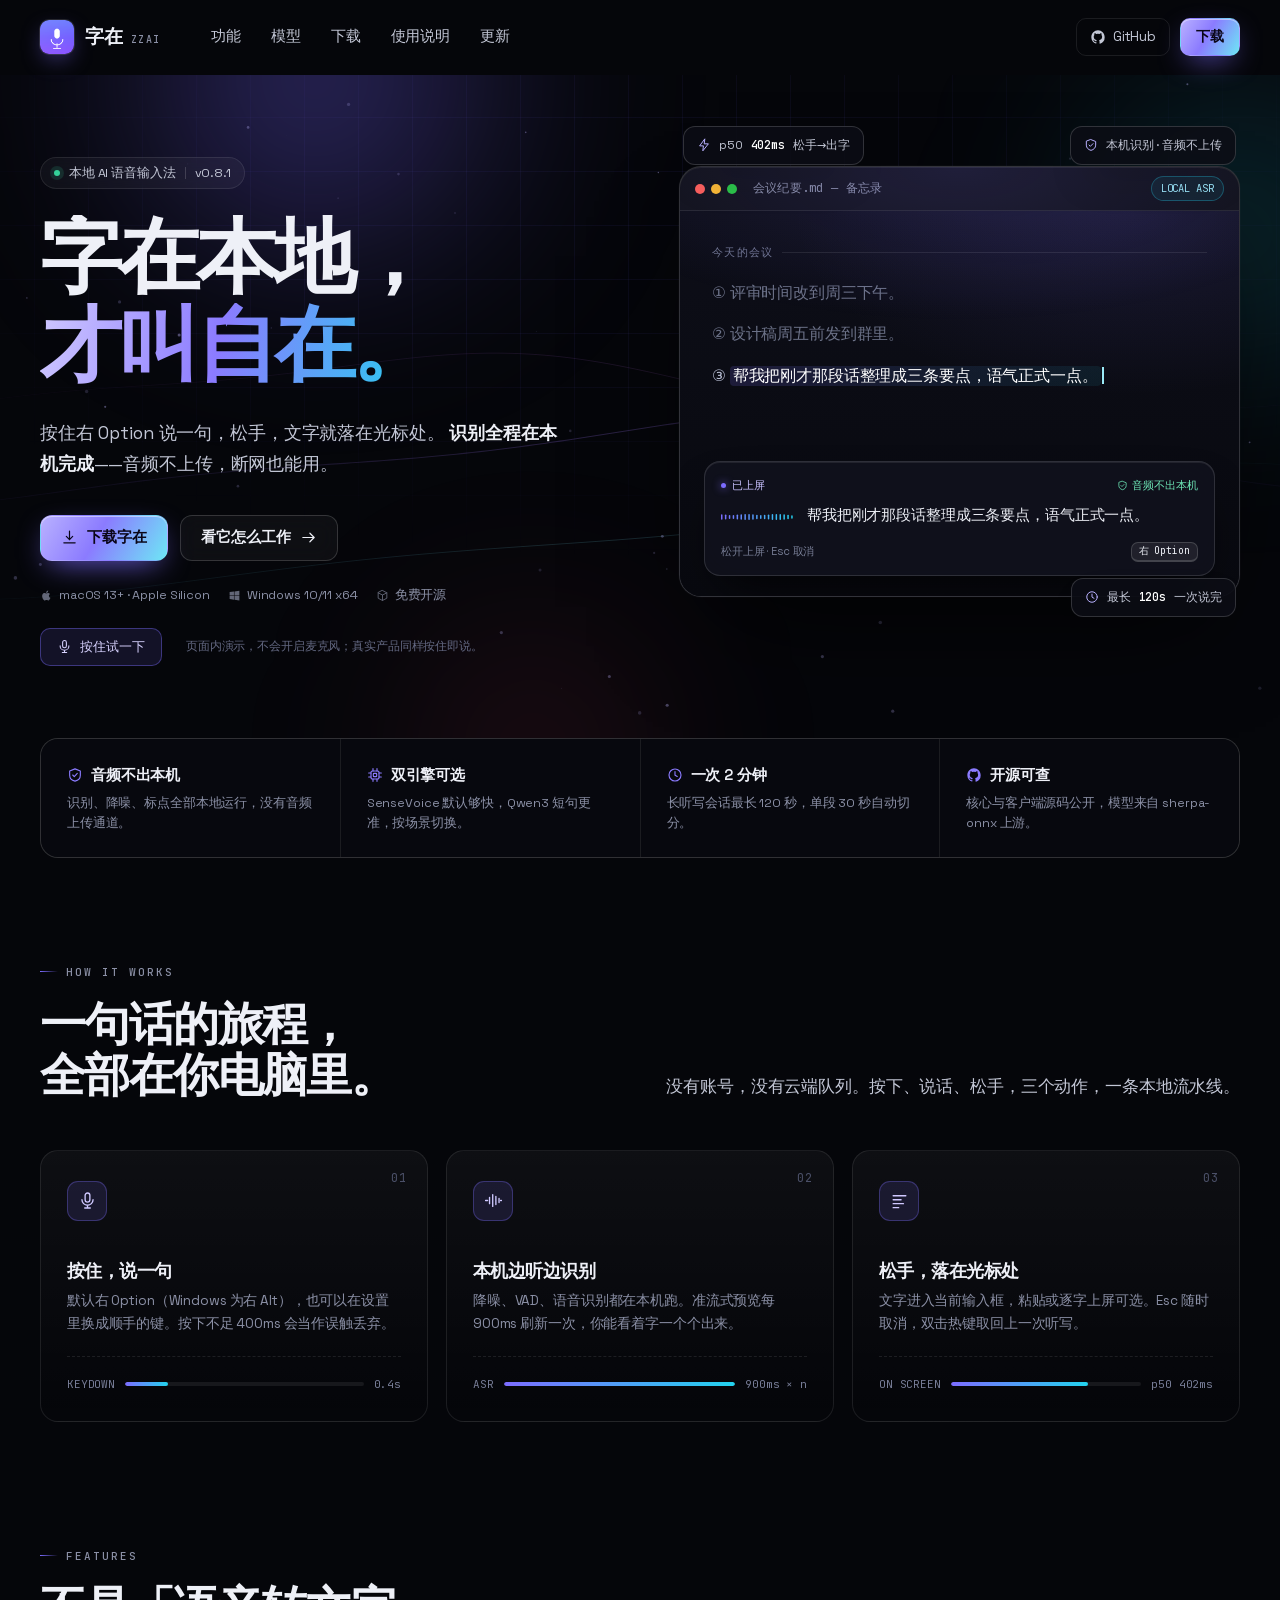
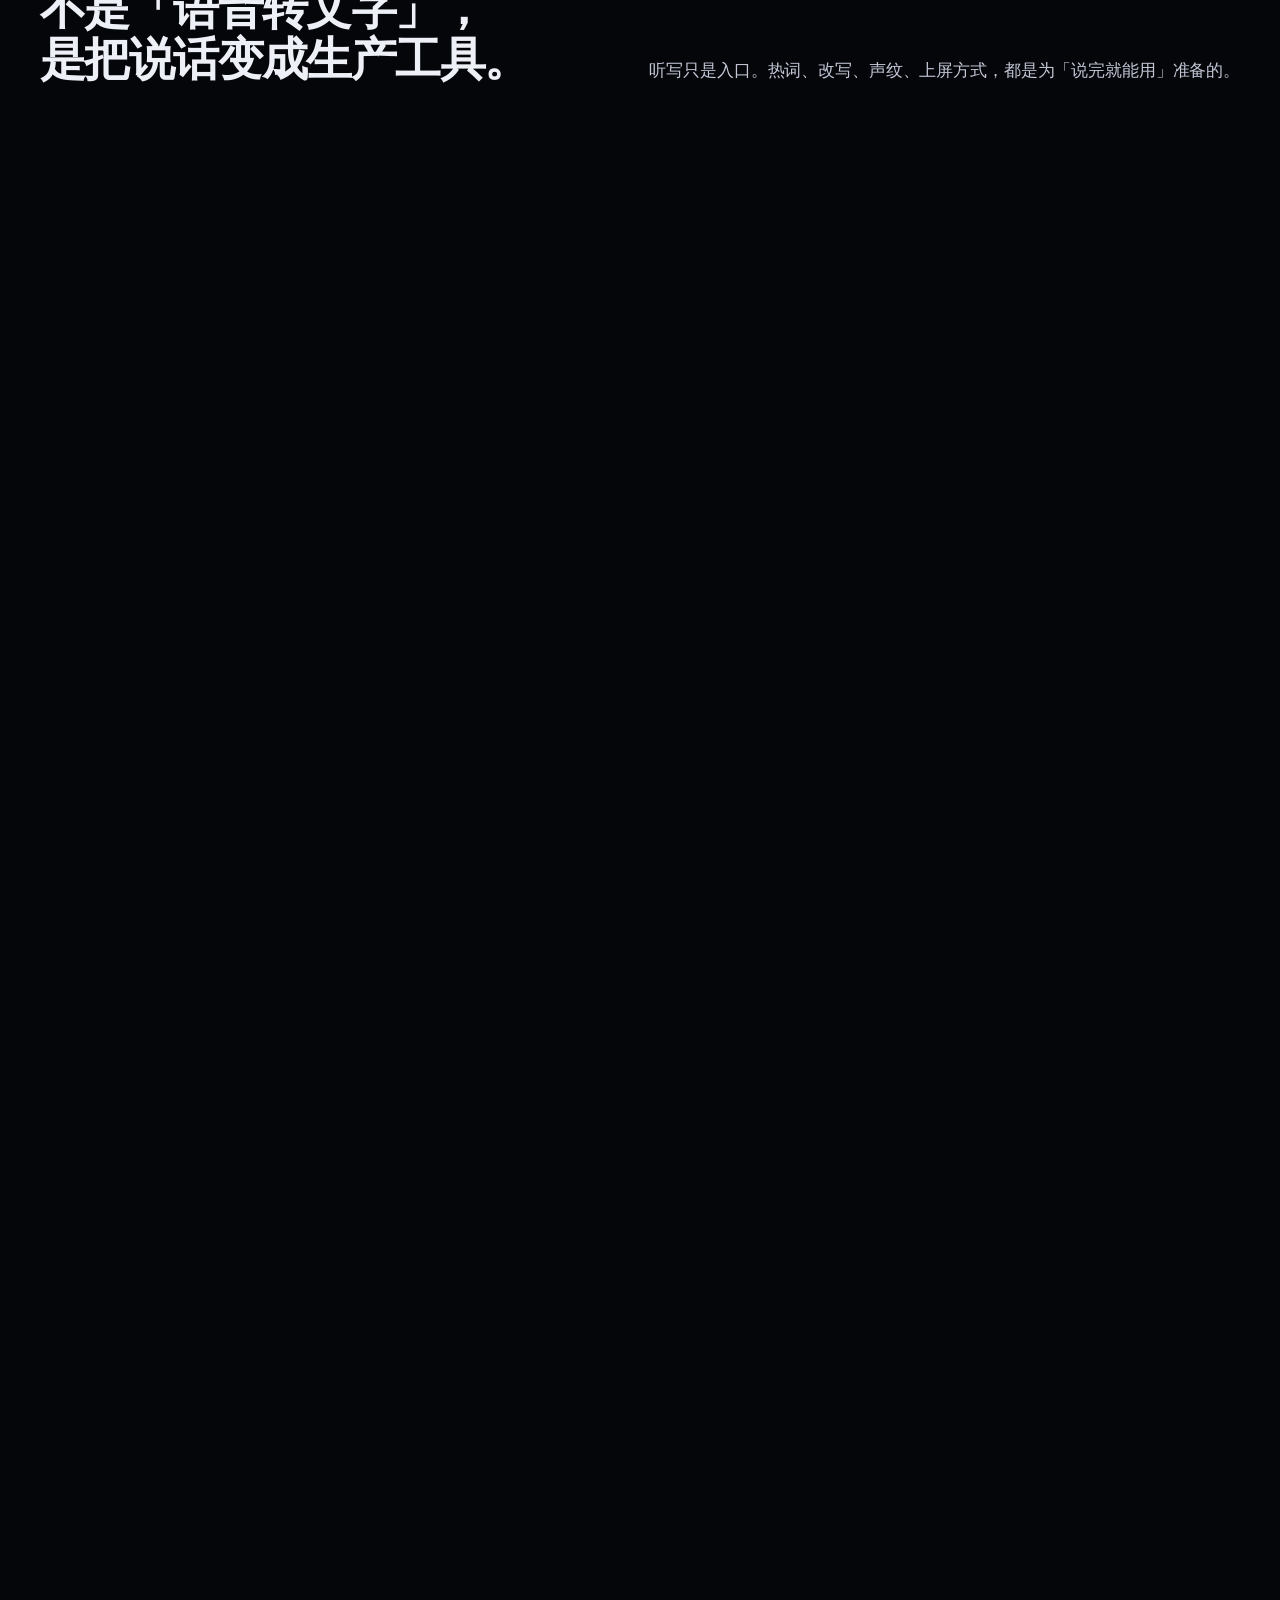
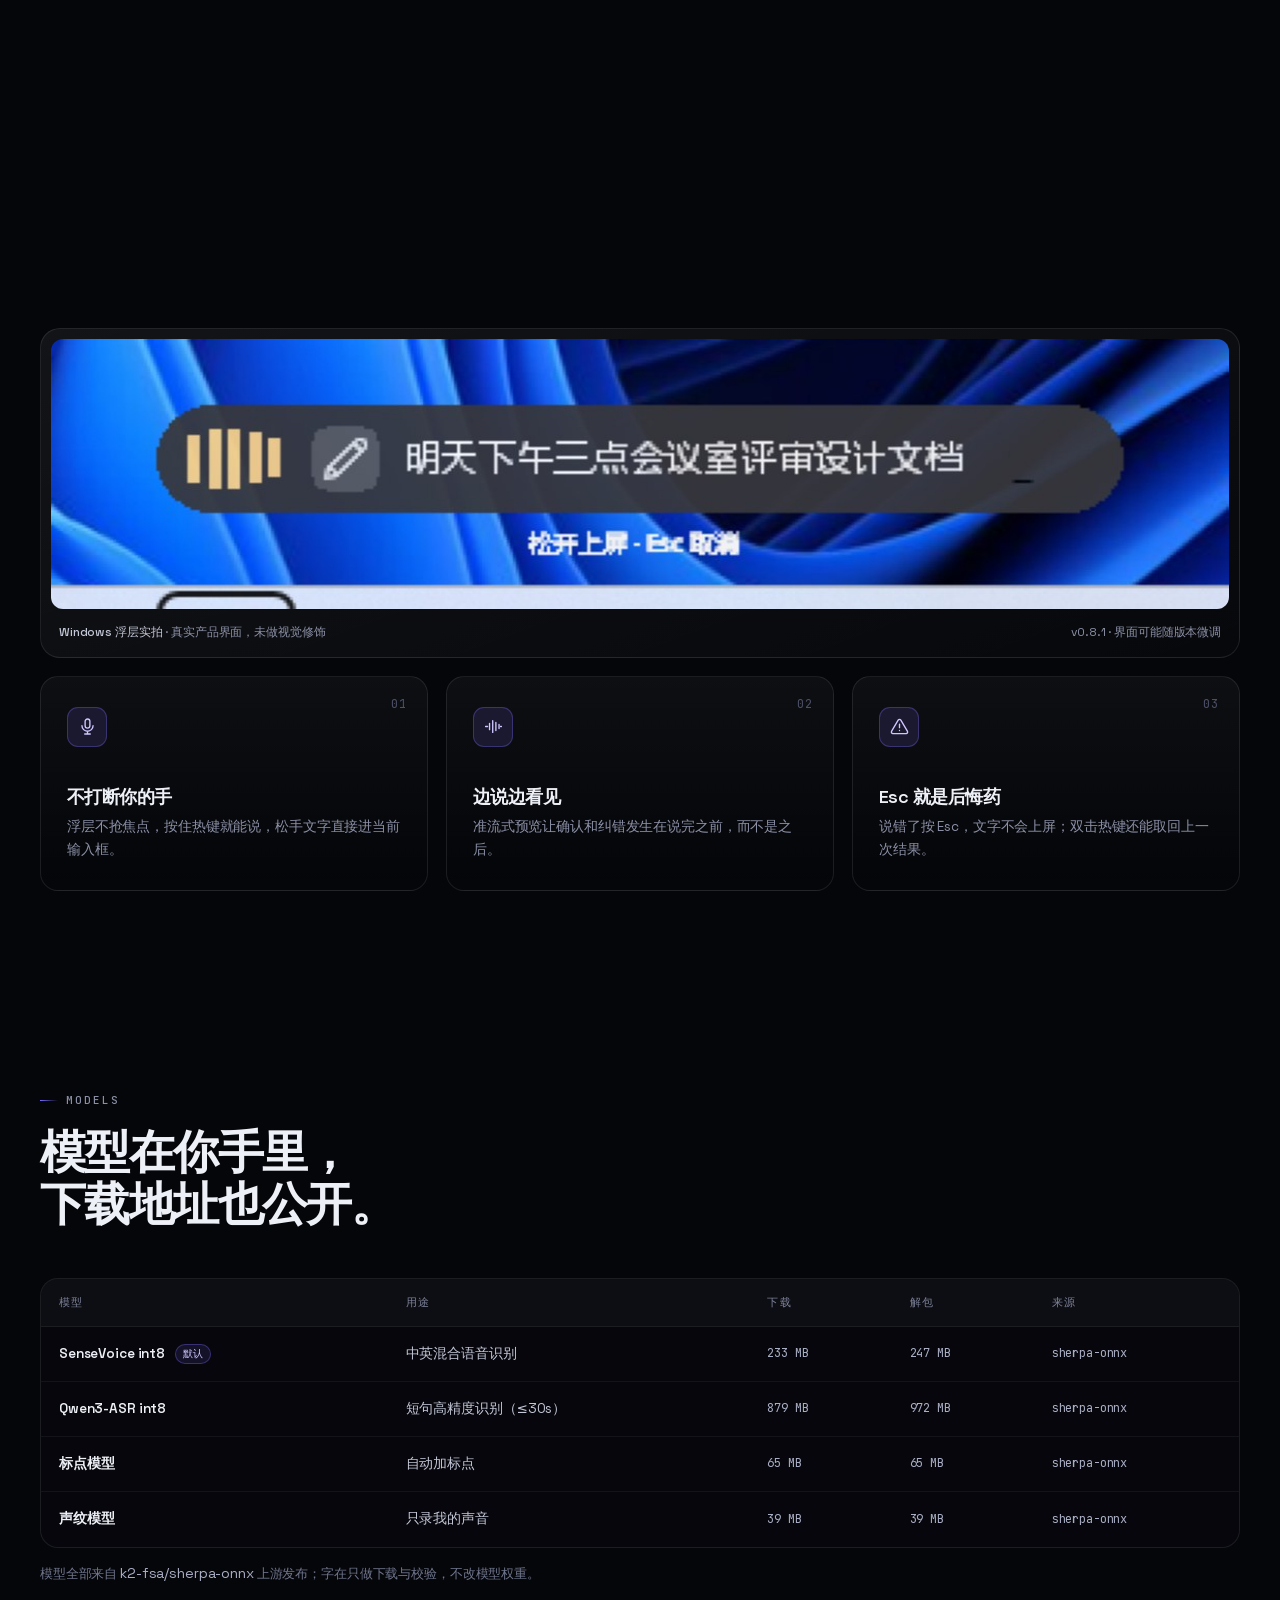
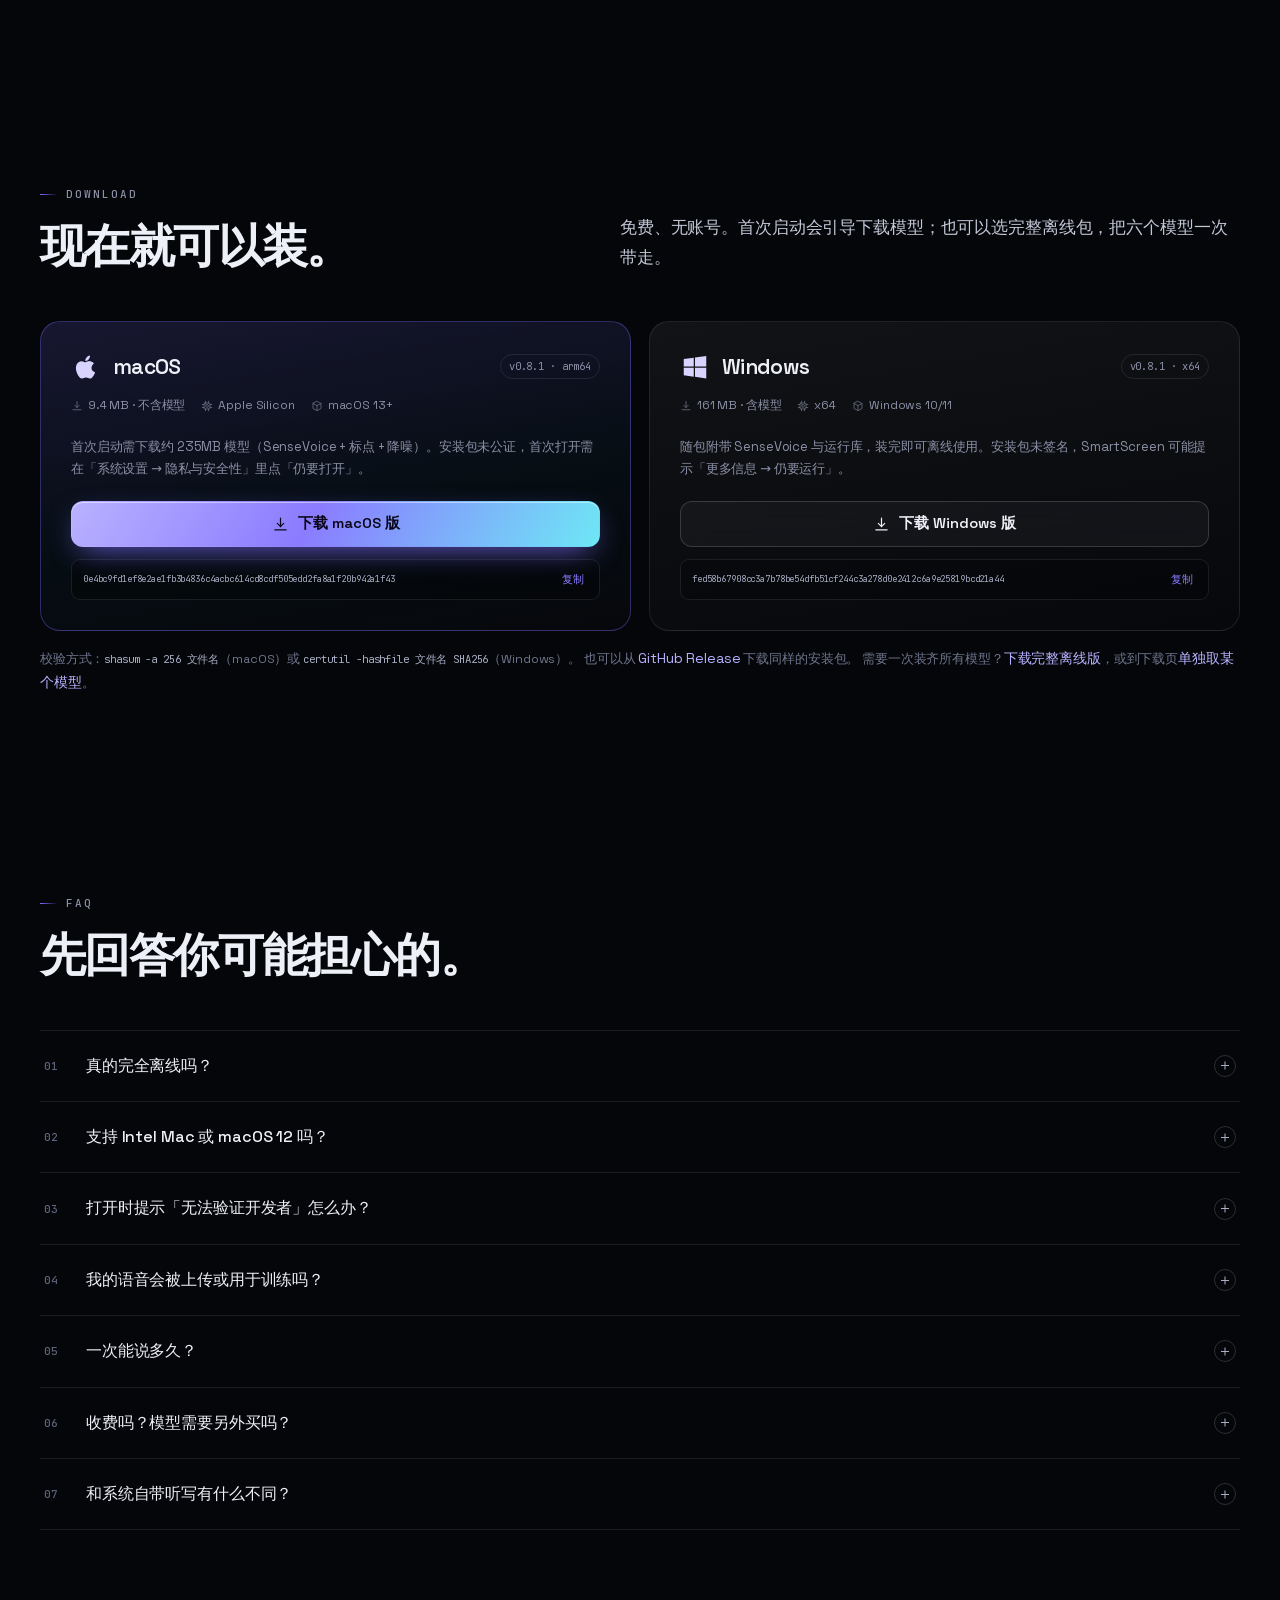
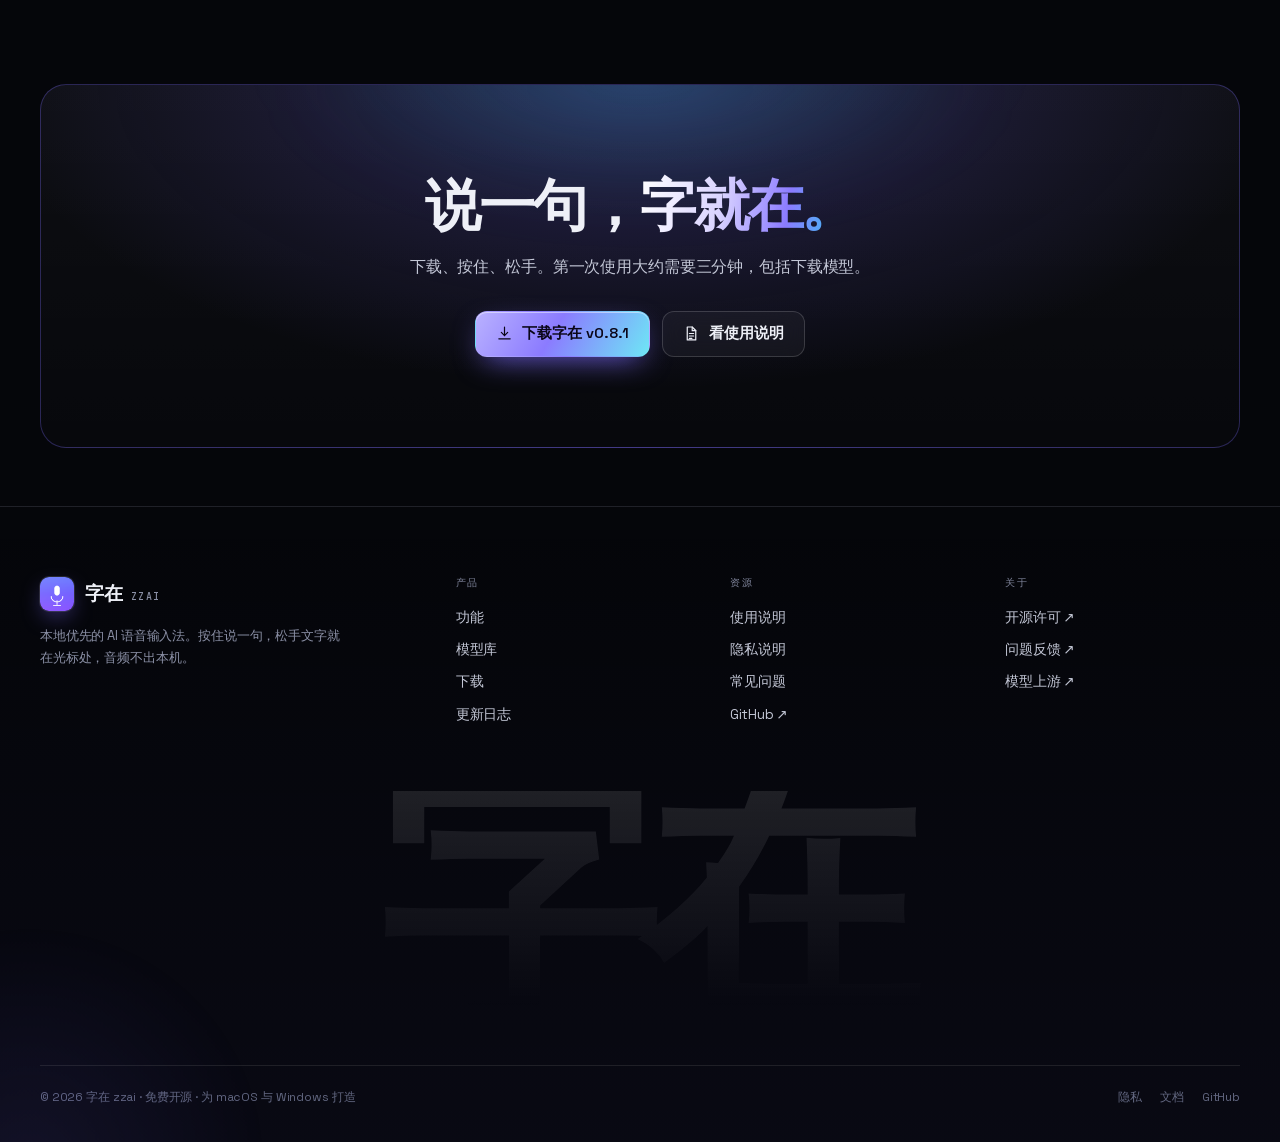
==== commit 7065913c: "site: 完整离线包（含全部模型）与模型单独下载" ====
--- a/website/index.html
+++ b/website/index.html
@@ -439,7 +439,7 @@
           <div class="eyebrow" data-reveal>Download</div>
           <h2 class="h2" data-reveal>现在就可以装。</h2>
         </div>
-        <p class="lede" data-reveal>免费、无账号。首次启动会引导下载模型；Windows 安装包已随包附带 SenseVoice。</p>
+        <p class="lede" data-reveal>免费、无账号。首次启动会引导下载模型；也可以选完整离线包，把六个模型一次带走。</p>
       </div>
       <div class="dl-grid">
         <article class="dl-card primary" data-reveal>
@@ -489,6 +489,7 @@
       <p style="margin-top:16px;color:#6f758c;font-size:12.5px">
         校验方式：<code style="color:#a9aec4">shasum -a 256 文件名</code>（macOS）或 <code style="color:#a9aec4">certutil -hashfile 文件名 SHA256</code>（Windows）。
         也可以从 <a class="text-link" style="display:inline" href="https://github.com/flyeasy/zzai/releases" target="_blank" rel="noopener">GitHub Release</a> 下载同样的安装包。
+        需要一次装齐所有模型？<a class="text-link" style="display:inline" href="download.html#full">下载完整离线版</a>，或到下载页<a class="text-link" style="display:inline" href="download.html#models-dl">单独取某个模型</a>。
       </p>
     </div>
   </section>
--- a/website/assets/css/site.css
+++ b/website/assets/css/site.css
@@ -1622,6 +1622,16 @@
   overflow-wrap: anywhere;
   max-width: 320px;
 }
+table.model a.dl-mini {
+  color: #d6d0ff;
+  text-decoration: underline;
+  text-underline-offset: 3px;
+  text-decoration-color: rgba(124, 108, 255, 0.5);
+}
+table.model a.dl-mini:hover {
+  color: #fff;
+  text-decoration-color: #8f82ff;
+}
 table.model .tag {
   display: inline-block;
   margin-left: 7px;
@@ -1650,6 +1660,10 @@
   border-radius: 20px;
   background: linear-gradient(170deg, rgba(255, 255, 255, 0.055), rgba(255, 255, 255, 0.012));
   overflow: hidden;
+}
+.dl-card.full {
+  border-color: rgba(34, 211, 238, 0.3);
+  background: linear-gradient(170deg, rgba(34, 211, 238, 0.12), rgba(124, 108, 255, 0.07) 55%, rgba(255, 255, 255, 0.01));
 }
 .dl-card.primary {
   border-color: rgba(124, 108, 255, 0.35);
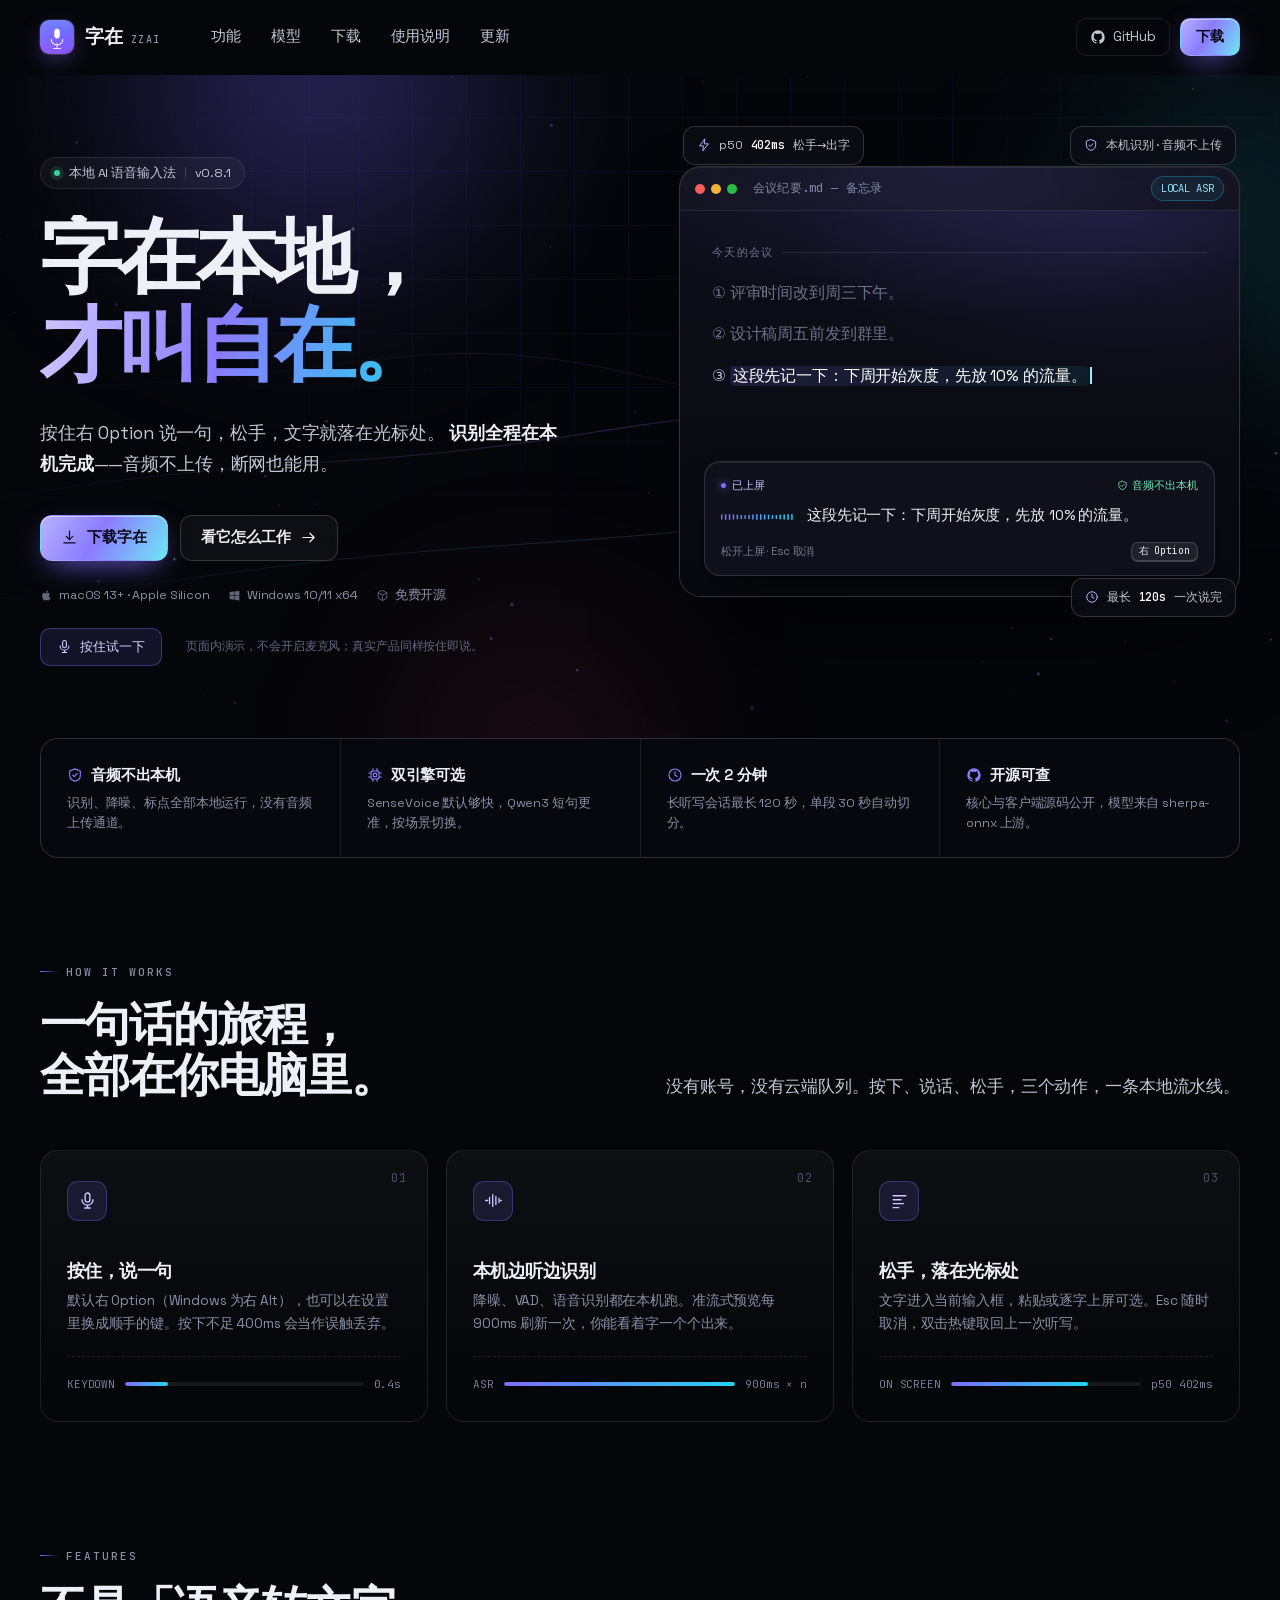
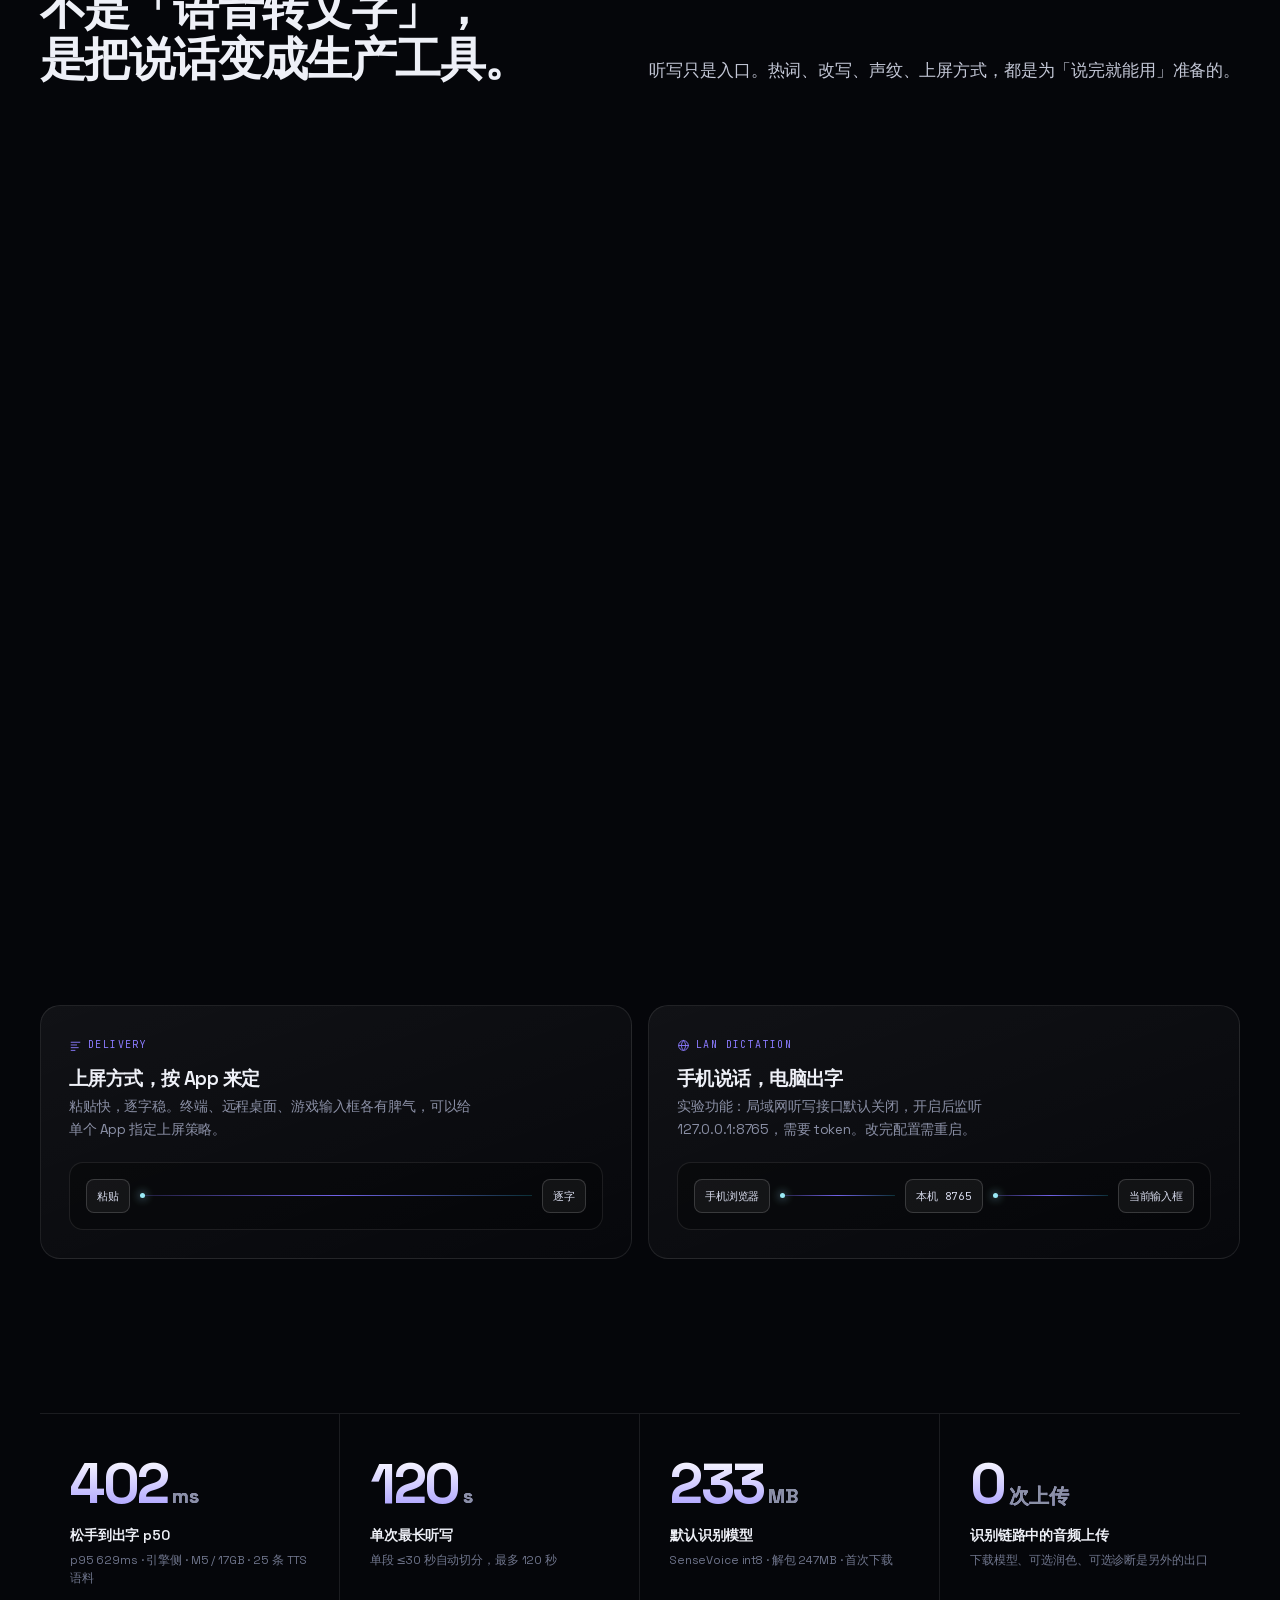
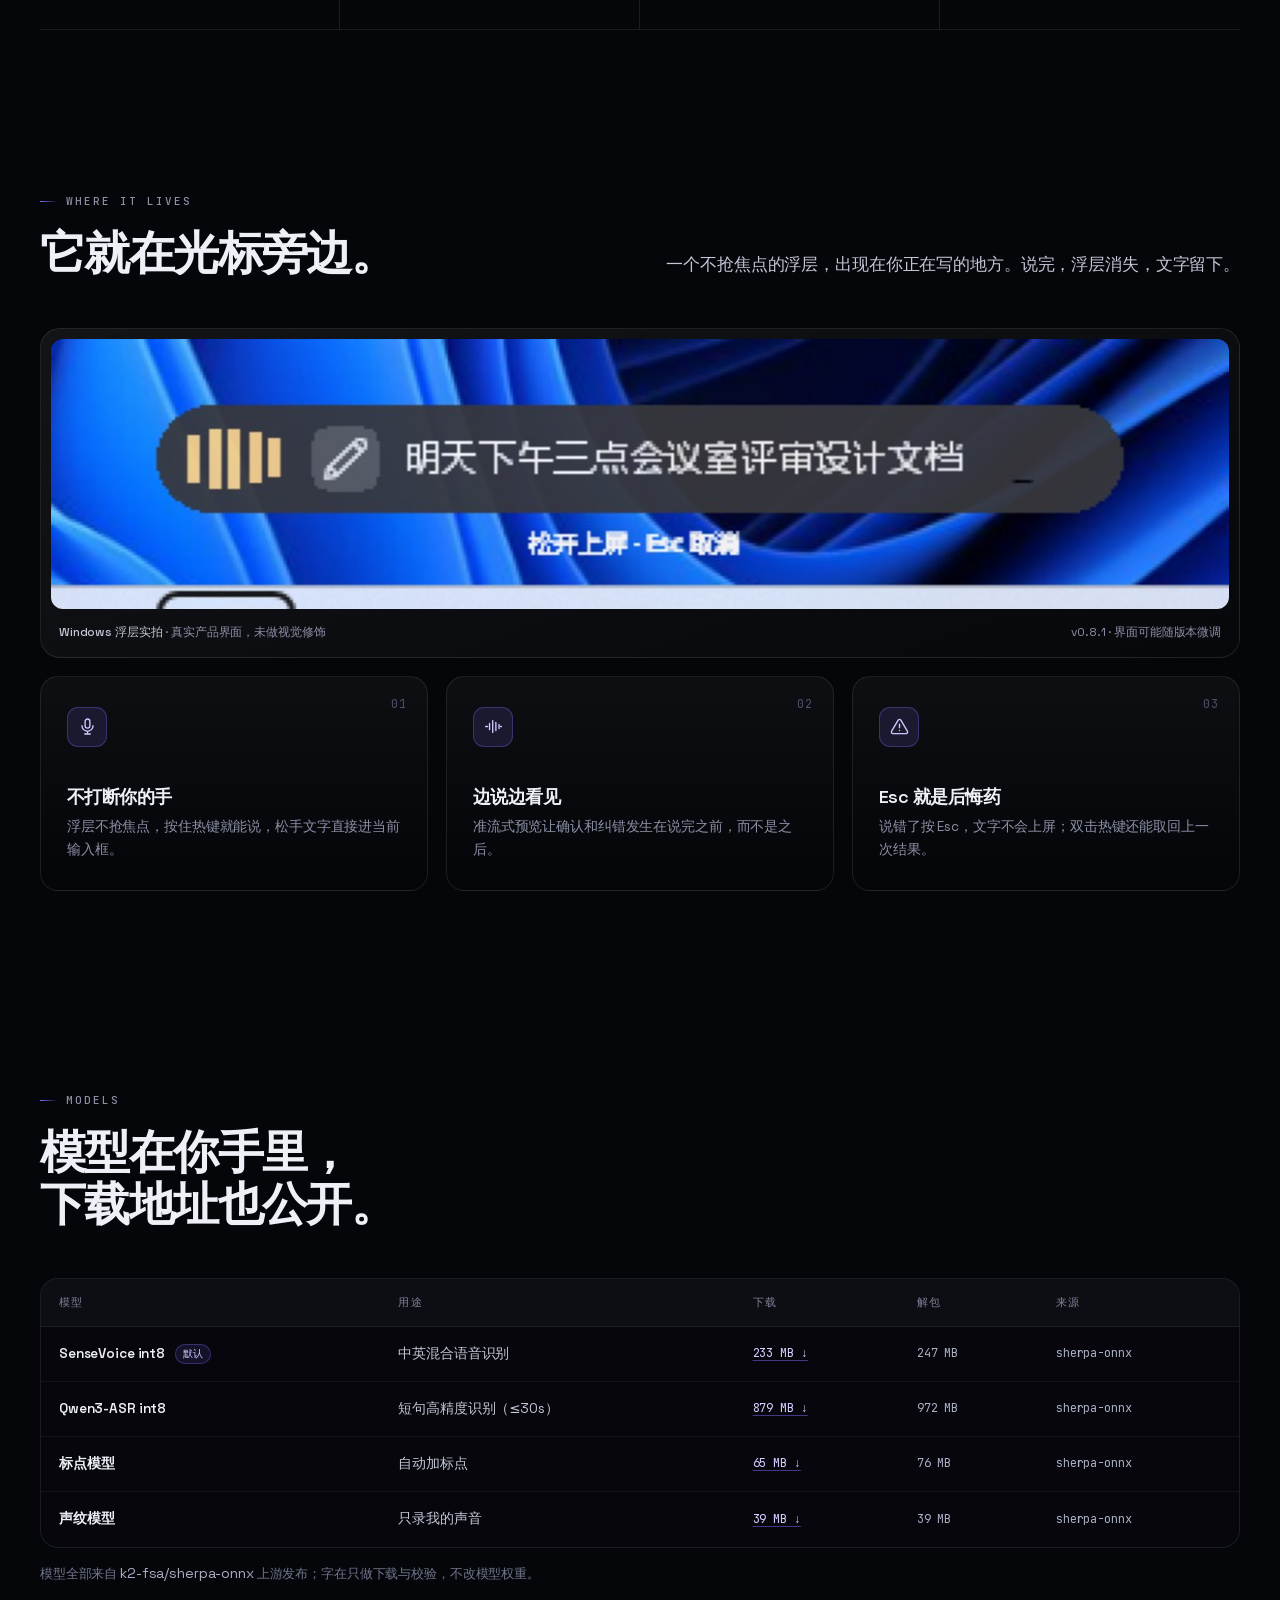
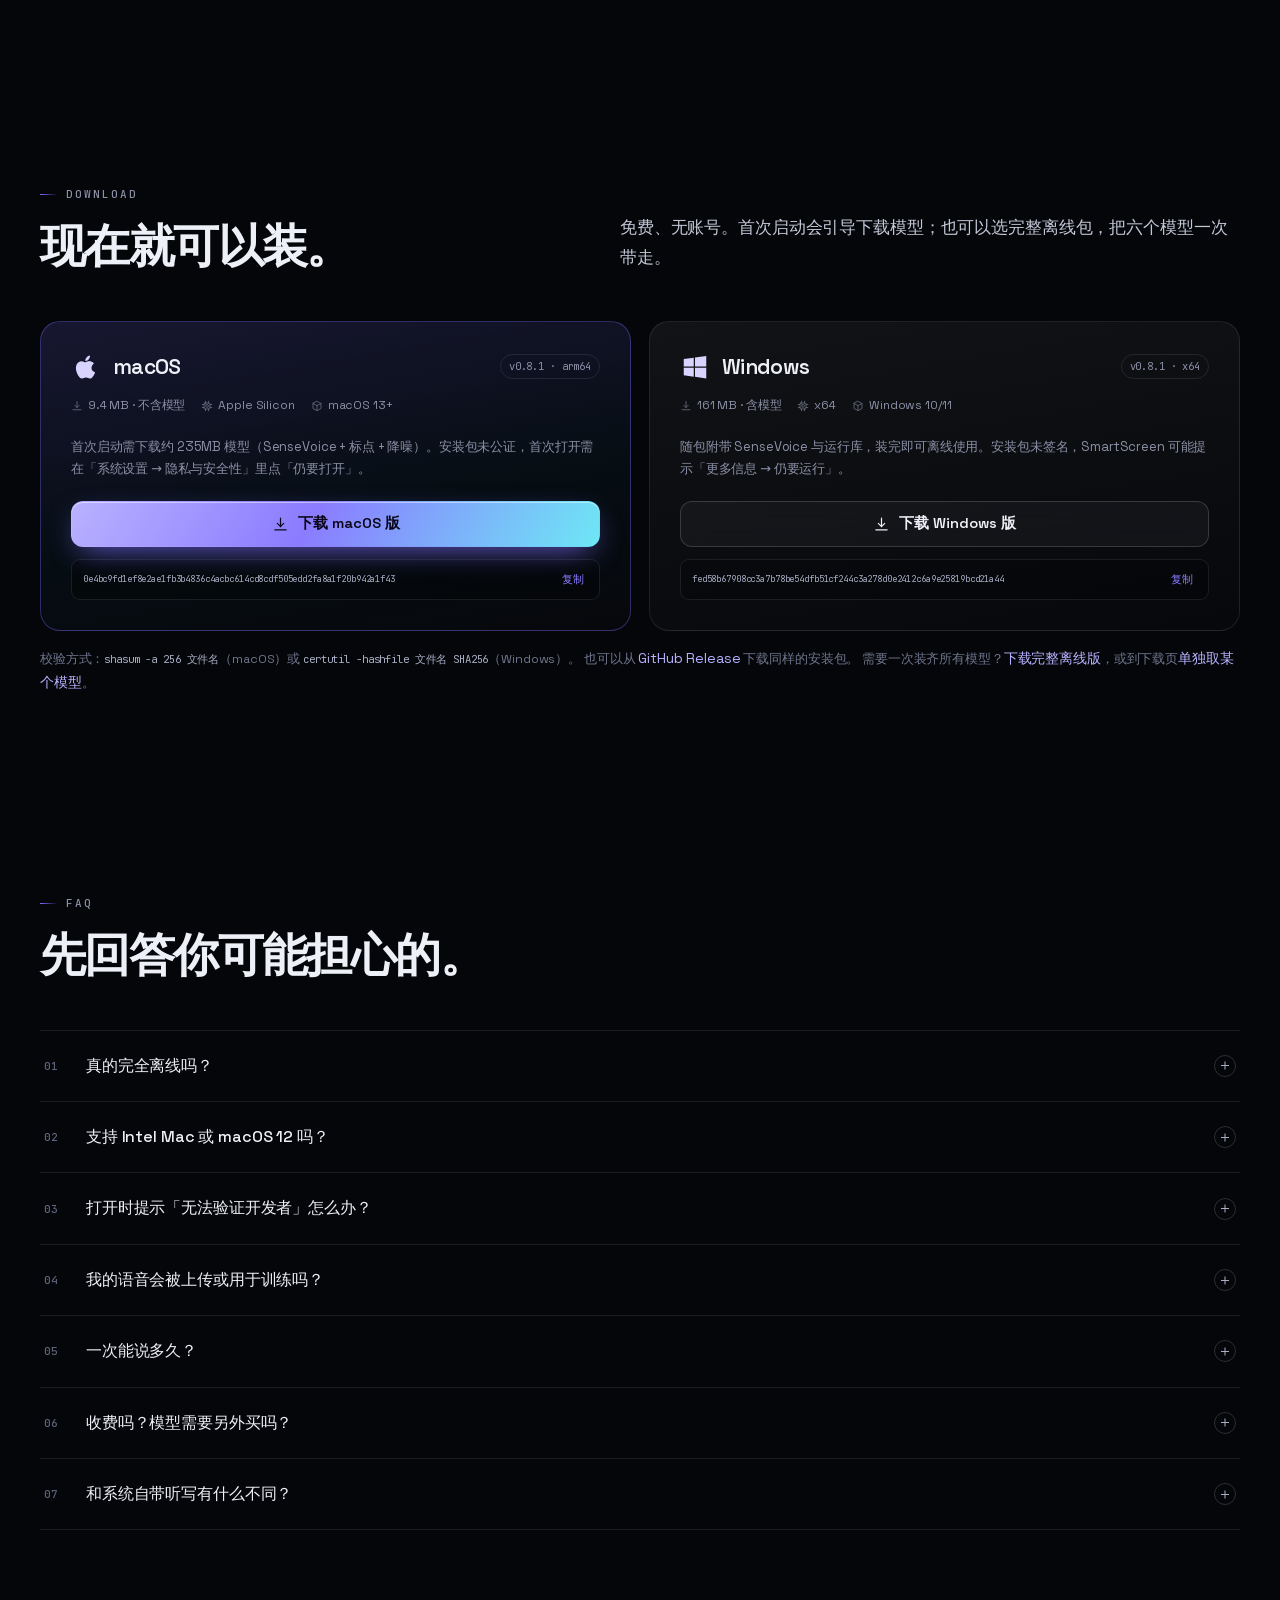
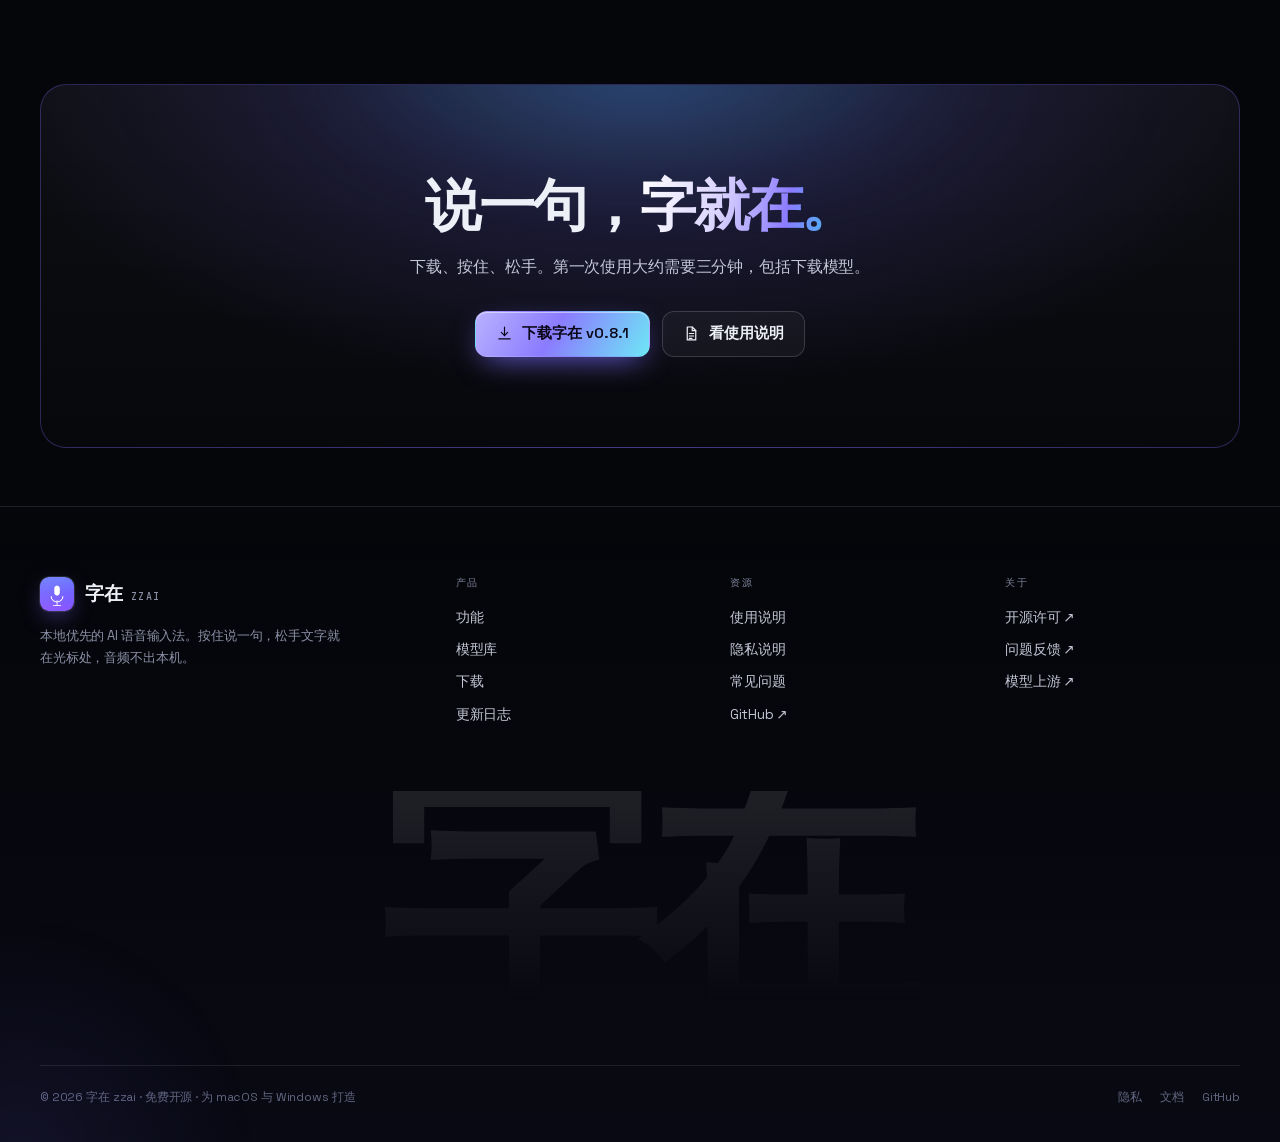
==== commit dff2c871: "site: 首页模型体积改为下载链接；更新完整离线包哈希" ====
--- a/website/index.html
+++ b/website/index.html
@@ -402,25 +402,25 @@
             <tr>
               <td>SenseVoice int8 <span class="tag">默认</span></td>
               <td>中英混合语音识别</td>
-              <td class="mono">233 MB</td><td class="mono">247 MB</td>
+              <td class="mono"><a class="dl-mini" href="https://officeace.harmonyos.fun/eryu-models/sherpa-onnx-sense-voice-zh-en-ja-ko-yue-int8-2025-09-09.tar.bz2">233 MB ↓</a></td><td class="mono">247 MB</td>
               <td class="mono">sherpa-onnx</td>
             </tr>
             <tr>
               <td>Qwen3-ASR int8</td>
               <td>短句高精度识别（≤30s）</td>
-              <td class="mono">879 MB</td><td class="mono">972 MB</td>
+              <td class="mono"><a class="dl-mini" href="https://officeace.harmonyos.fun/eryu-models/sherpa-onnx-qwen3-asr-0.6B-int8-2026-03-25.tar.bz2">879 MB ↓</a></td><td class="mono">972 MB</td>
               <td class="mono">sherpa-onnx</td>
             </tr>
             <tr>
               <td>标点模型</td>
               <td>自动加标点</td>
-              <td class="mono">65 MB</td><td class="mono">65 MB</td>
+              <td class="mono"><a class="dl-mini" href="https://officeace.harmonyos.fun/eryu-models/sherpa-onnx-punct-ct-transformer-zh-en-vocab272727-2024-04-12-int8.tar.bz2">65 MB ↓</a></td><td class="mono">76 MB</td>
               <td class="mono">sherpa-onnx</td>
             </tr>
             <tr>
               <td>声纹模型</td>
               <td>只录我的声音</td>
-              <td class="mono">39 MB</td><td class="mono">39 MB</td>
+              <td class="mono"><a class="dl-mini" href="https://officeace.harmonyos.fun/eryu-models/3dspeaker_speech_eres2net_base_sv_zh-cn_3dspeaker_16k.onnx">39 MB ↓</a></td><td class="mono">39 MB</td>
               <td class="mono">sherpa-onnx</td>
             </tr>
           </tbody>
--- a/website/assets/css/site.css
+++ b/website/assets/css/site.css
@@ -1646,6 +1646,20 @@
   vertical-align: 1px;
 }
 
+@media (max-width: 560px) {
+  .dl-os h3 { font-size: 18px; }
+  .dl-os .ver { font-size: 9.5px; padding: 2px 6px; }
+  table.model.model-dl th:nth-child(2),
+  table.model.model-dl td:nth-child(2) { display: none; }
+  table.model.model-dl th,
+  table.model.model-dl td { padding: 12px 10px; }
+  table.model.model-dl { font-size: 12.5px; min-width: 0; }
+  table.model.model-dl .mono { max-width: none; }
+  table.model.req { min-width: 0; font-size: 12px; }
+  table.model.req th,
+  table.model.req td { padding: 10px 8px; }
+}
+
 /* ---------------- 下载卡 ---------------- */
 
 .dl-grid {
@@ -2560,3 +2574,27 @@
     display: none;
   }
 }
+
+
+/* 移动端：模型/要求表不横向溢出（放在文件末尾，压过上面的 min-width） */
+@media (max-width: 560px) {
+  body table.model.model-dl,
+  body table.model.req {
+    min-width: 0;
+    width: 100%;
+  }
+  body table.model.model-dl th,
+  body table.model.model-dl td,
+  body table.model.req th,
+  body table.model.req td {
+    padding: 11px 8px;
+  }
+  body table.model.model-dl th:nth-child(2),
+  body table.model.model-dl td:nth-child(2) {
+    display: none;
+  }
+}
+
+@media (max-width: 560px) {
+  .dl-os h3 { white-space: nowrap; font-size: 17px; }
+}
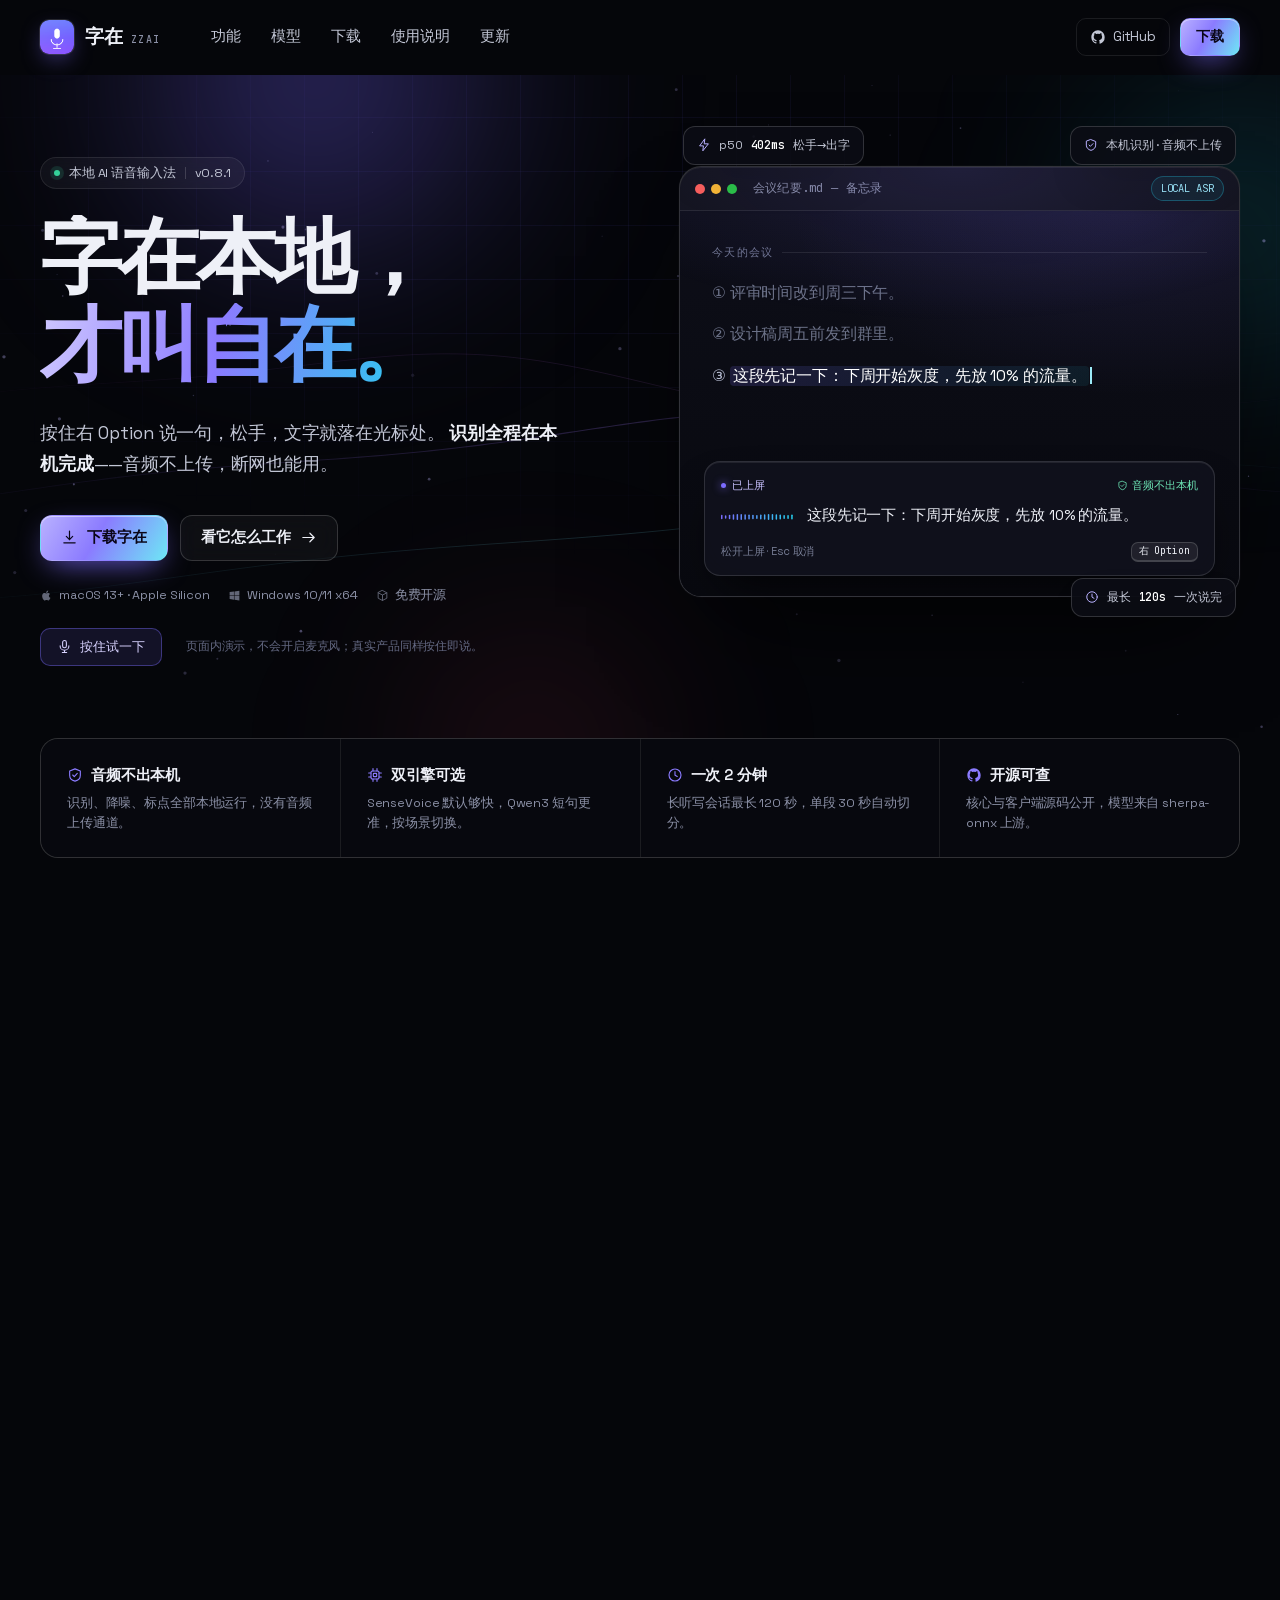
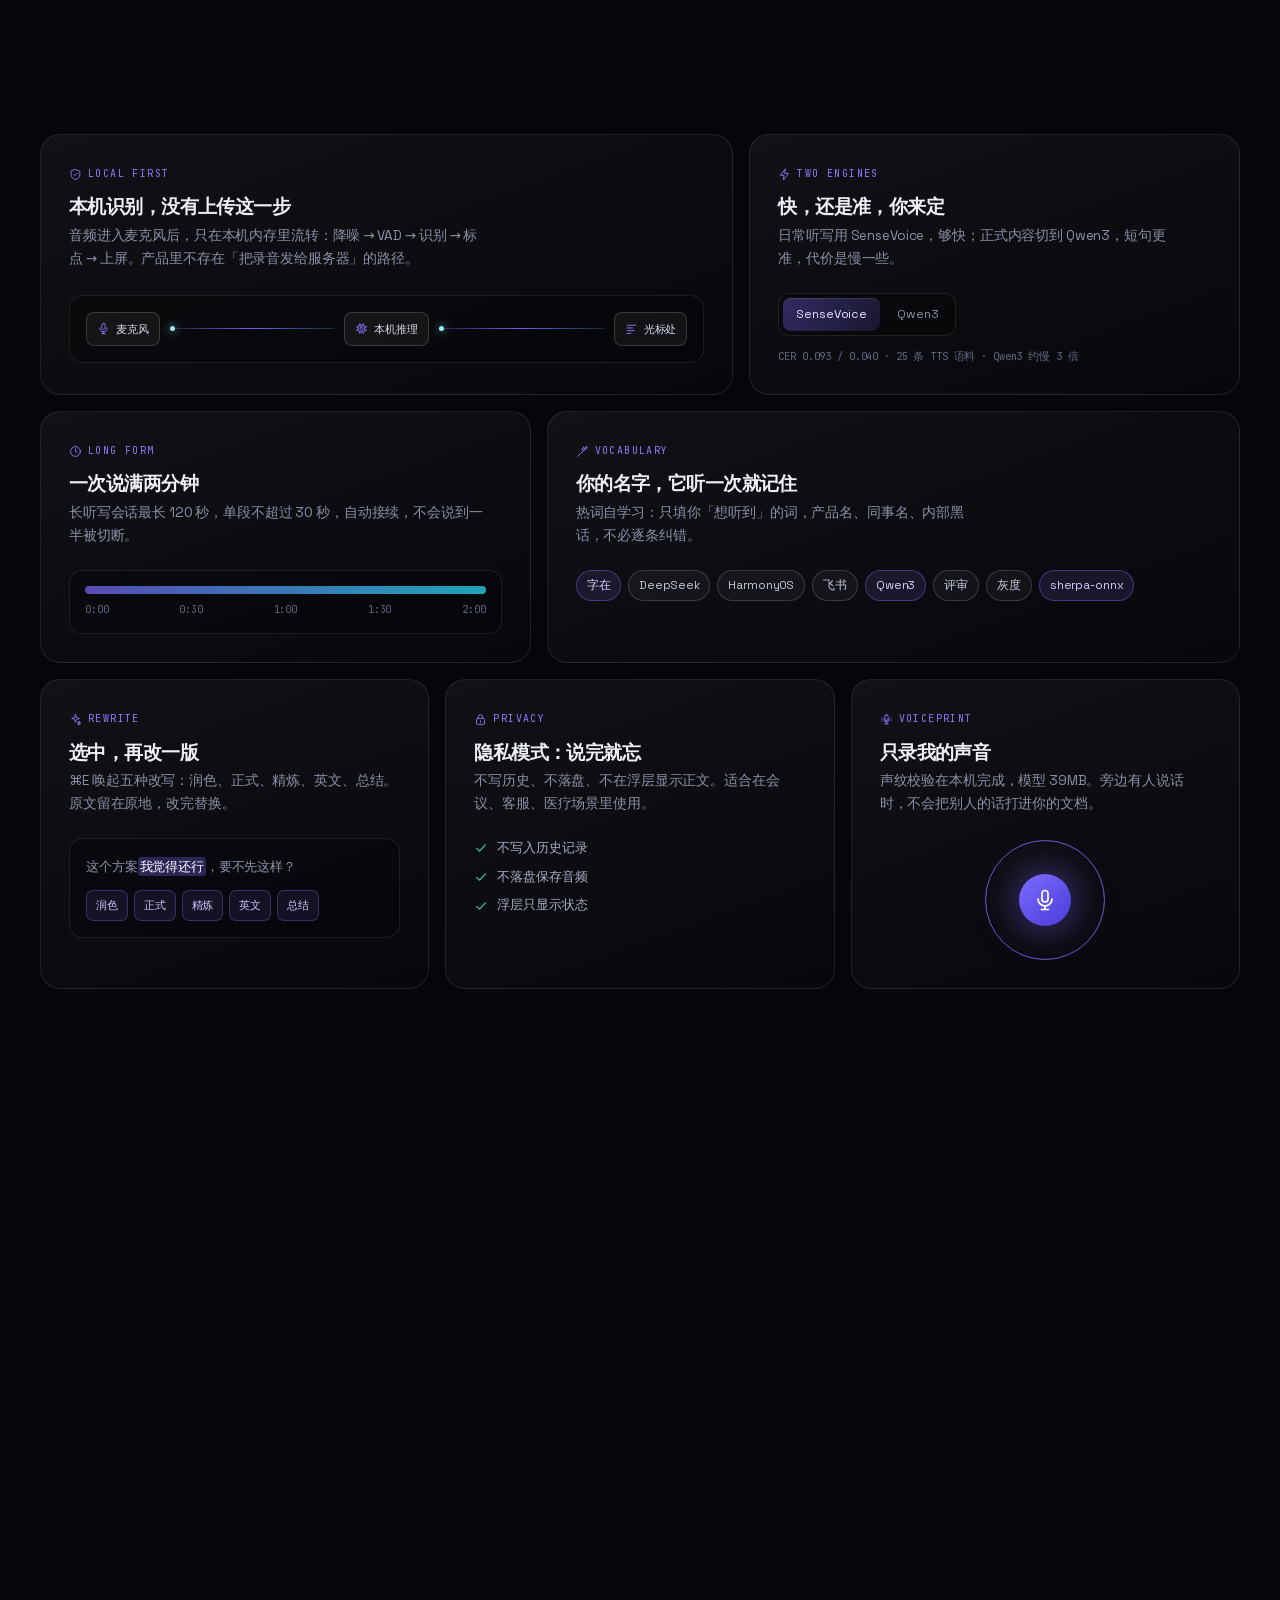
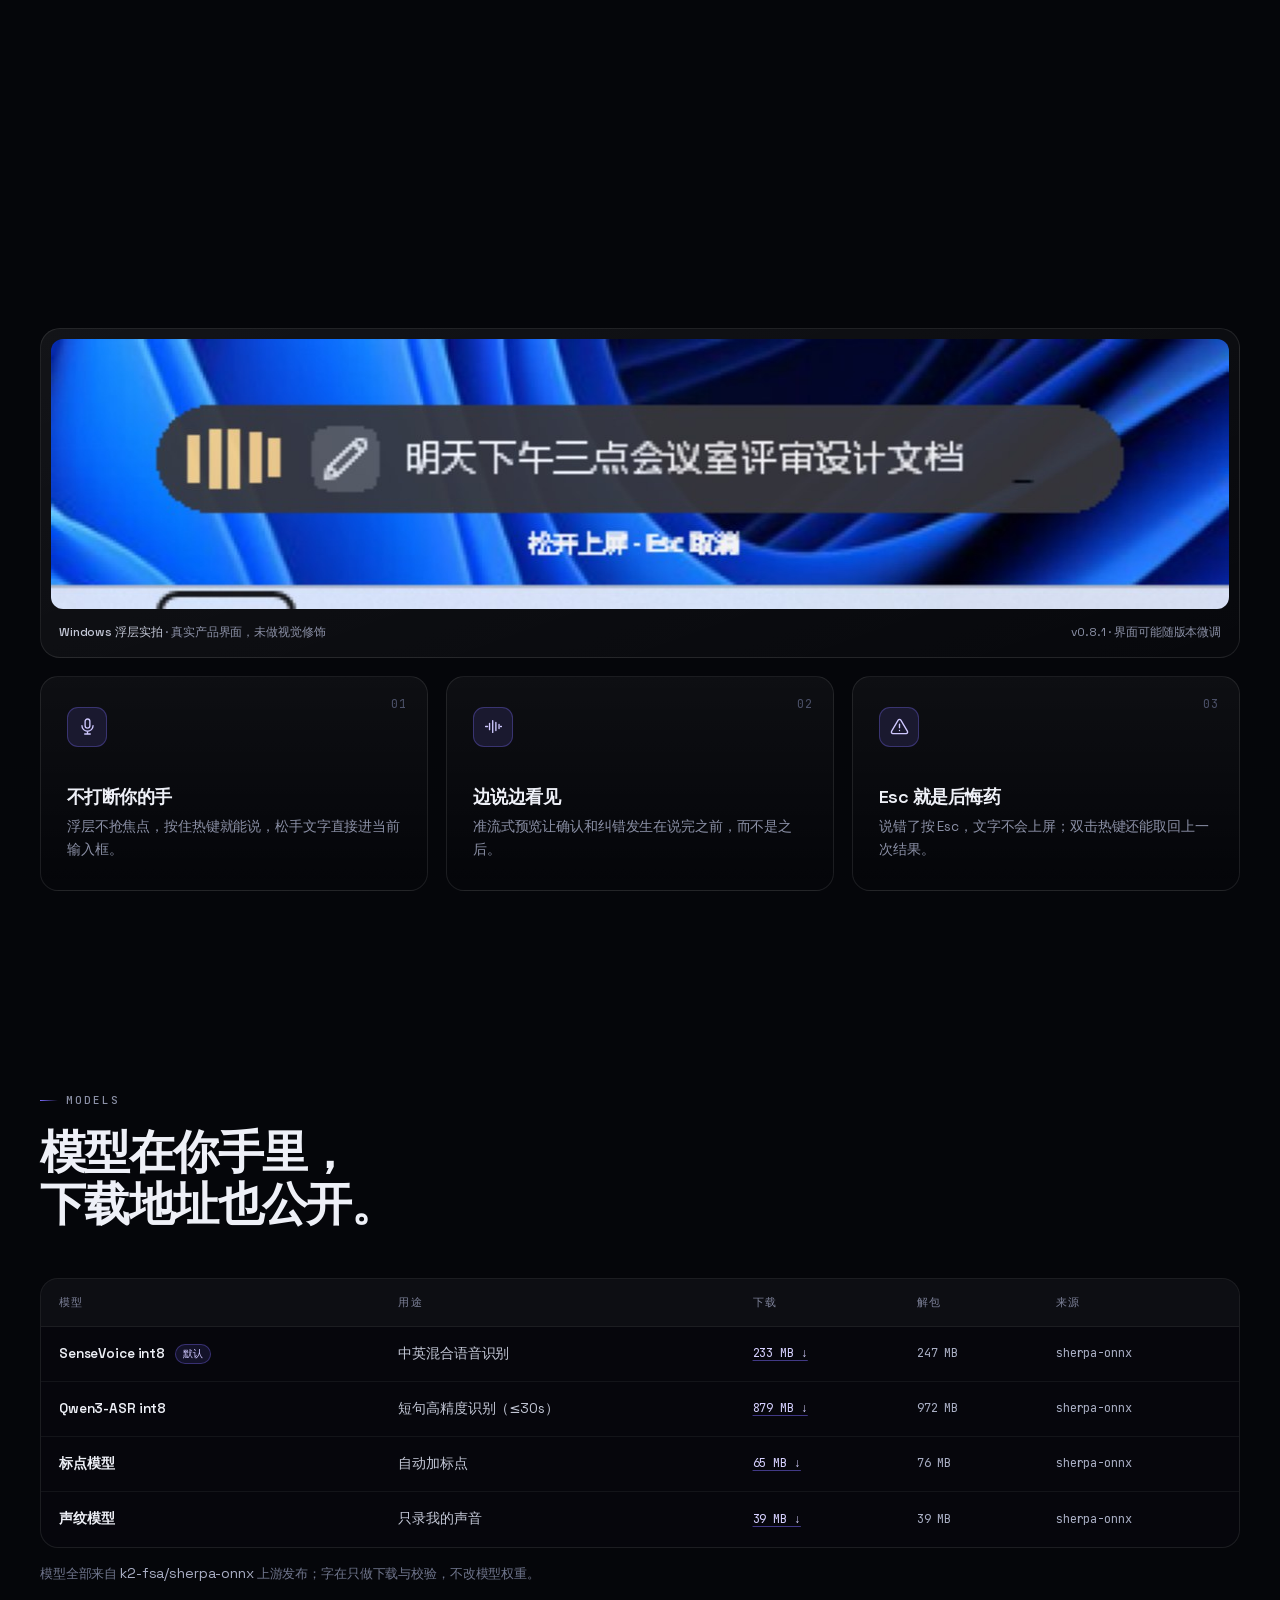
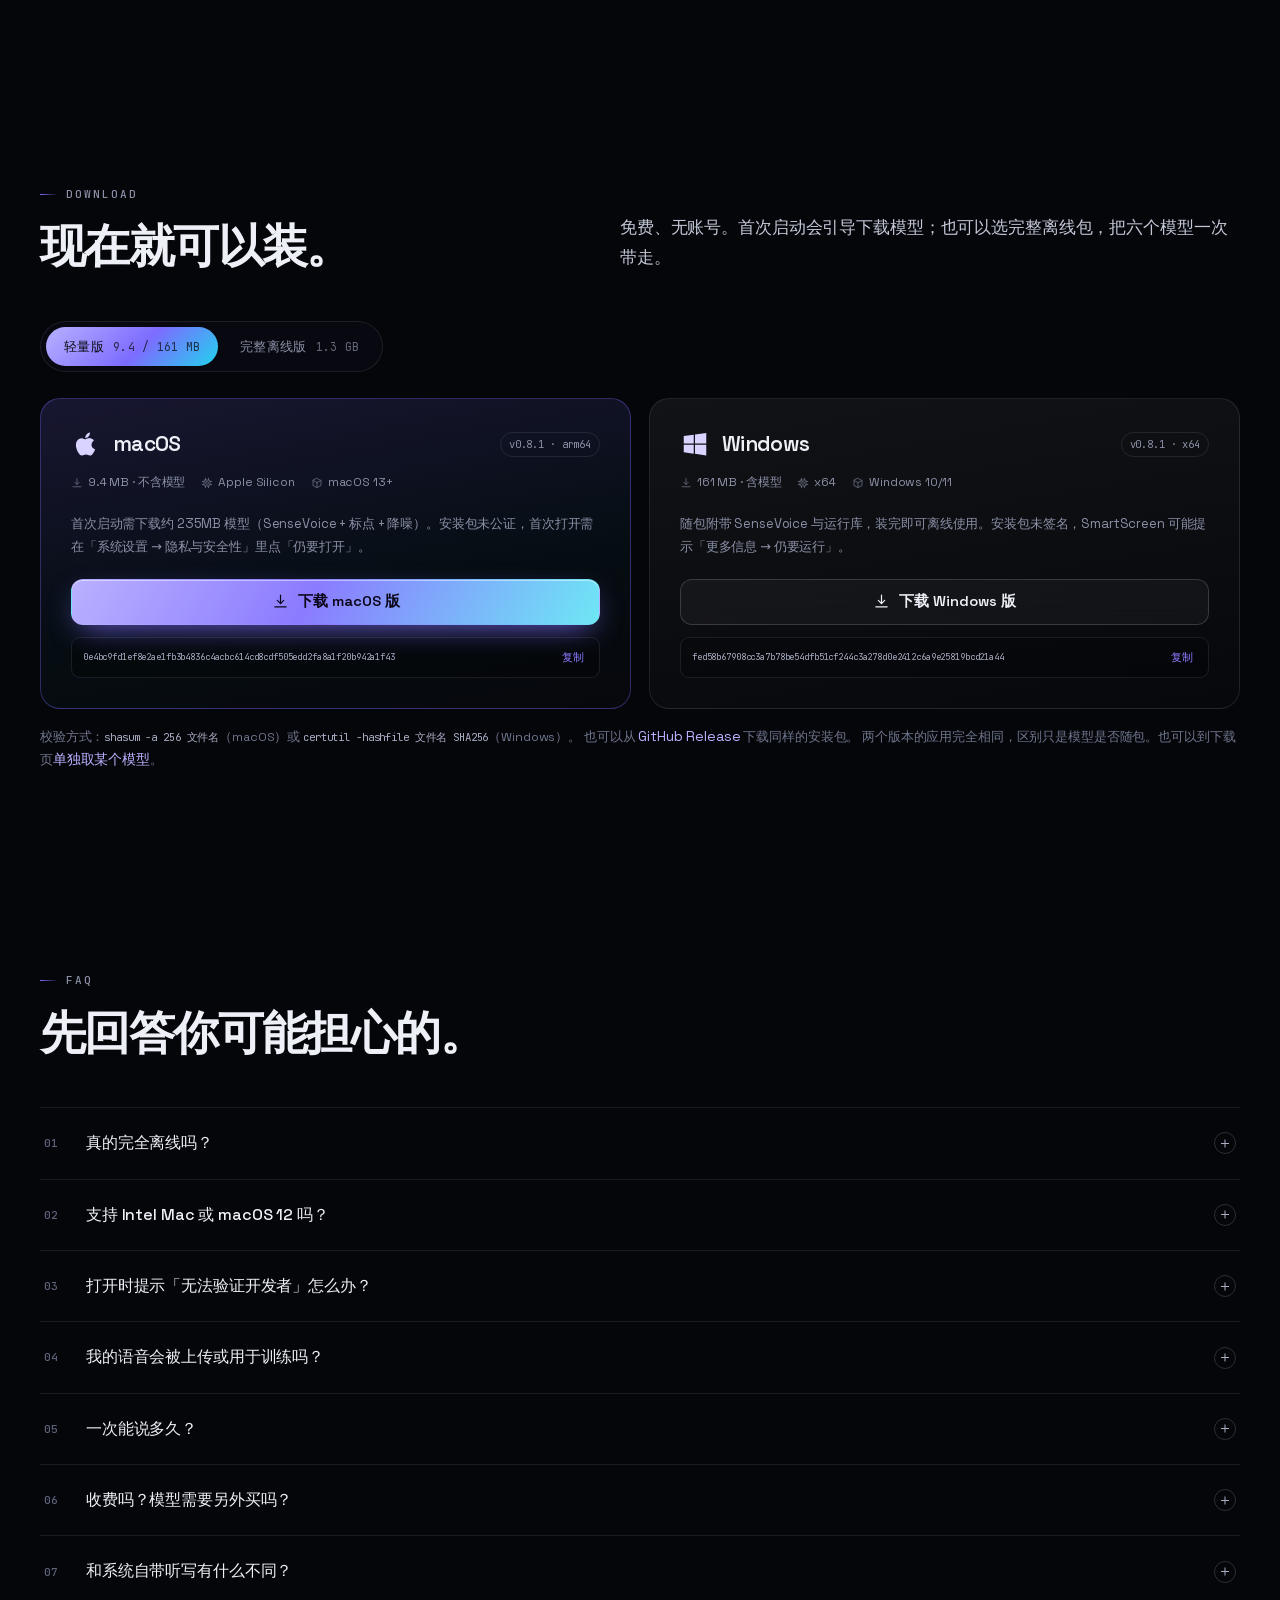
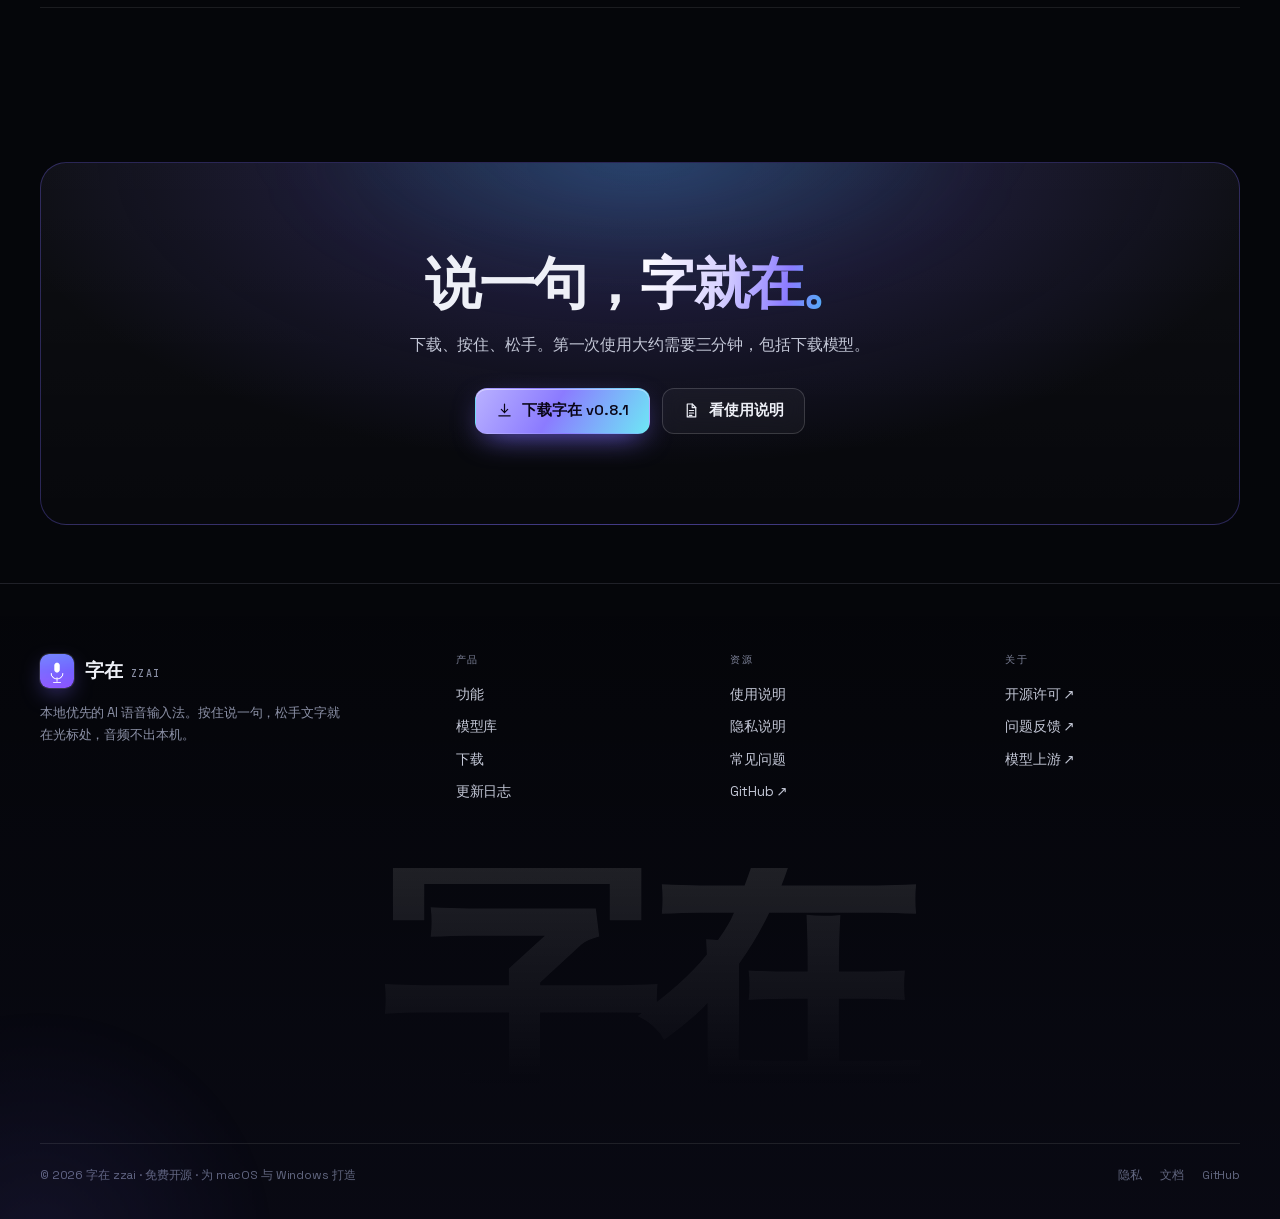
==== commit a5770b82: "site: 首页下载区加轻量版/完整离线版切换" ====
--- a/website/index.html
+++ b/website/index.html
@@ -441,7 +441,11 @@
         </div>
         <p class="lede" data-reveal>免费、无账号。首次启动会引导下载模型；也可以选完整离线包，把六个模型一次带走。</p>
       </div>
-      <div class="dl-grid">
+      <div class="dl-switch" role="tablist" aria-label="安装包类型" data-reveal>
+        <button type="button" role="tab" aria-selected="true" data-dl="light">轻量版 <span>9.4 / 161 MB</span></button>
+        <button type="button" role="tab" aria-selected="false" data-dl="full">完整离线版 <span>1.3 GB</span></button>
+      </div>
+      <div class="dl-grid" data-dl-panel="light">
         <article class="dl-card primary" data-reveal>
           <div class="dl-os">
             <svg><use href="#i-apple"/></svg>
@@ -486,10 +490,55 @@
           <div class="sha"><code id="sha-win">fed58b67908cc3a7b78be54dfb51cf244c3a278d0e2412c6a9e25819bcd21a44</code><button type="button" data-copy="sha-win">复制</button></div>
         </article>
       </div>
+      <div class="dl-grid" data-dl-panel="full" hidden>
+        <article class="dl-card primary">
+          <div class="dl-os">
+            <svg><use href="#i-apple"/></svg>
+            <h3>macOS</h3>
+            <span class="ver">v0.8.1 · arm64</span>
+          </div>
+          <div class="dl-meta">
+            <span><svg><use href="#i-dl"/></svg> 1.3 GB · 含全部模型</span>
+            <span><svg><use href="#i-cpu"/></svg> Apple Silicon</span>
+            <span><svg><use href="#i-box"/></svg> 解压后约 1.3 GB</span>
+          </div>
+          <p style="color:#8b90a6;font-size:13px;line-height:1.75">
+            解压后双击 <code>install-models.command</code>，脚本会把六个模型复制到 <code>~/.eryu/models</code> 并打开应用；装好以后不再联网下载。
+          </p>
+          <div style="margin-top:20px">
+            <a class="btn btn-primary btn-block" href="/dl/zzai-0.8.1-mac-arm64-full.zip" download>
+              <svg><use href="#i-dl"/></svg> 下载 macOS 完整离线版
+            </a>
+          </div>
+          <div class="sha"><code id="sha-mac-full">8a6379c0d35711048b41a76a94a74f27362b7ce109b6e2958e6312235fee802f</code><button type="button" data-copy="sha-mac-full">复制</button></div>
+        </article>
+
+        <article class="dl-card">
+          <div class="dl-os">
+            <svg><use href="#i-win"/></svg>
+            <h3>Windows</h3>
+            <span class="ver">v0.8.1 · x64</span>
+          </div>
+          <div class="dl-meta">
+            <span><svg><use href="#i-dl"/></svg> 1.3 GB · 含全部模型</span>
+            <span><svg><use href="#i-cpu"/></svg> x64</span>
+            <span><svg><use href="#i-box"/></svg> 解压后约 1.3 GB</span>
+          </div>
+          <p style="color:#8b90a6;font-size:13px;line-height:1.75">
+            解压后双击 <code>install-full.bat</code>，安装应用、复制全部模型、创建开始菜单项，完成后自动启动。
+          </p>
+          <div style="margin-top:20px">
+            <a class="btn btn-ghost btn-block" href="/dl/zzai-0.8.1-win64-full.zip" download>
+              <svg><use href="#i-dl"/></svg> 下载 Windows 完整离线版
+            </a>
+          </div>
+          <div class="sha"><code id="sha-win-full">4535306a39c1535ef52b28a23d081bb8330947606f7113ebd5766627d61da89b</code><button type="button" data-copy="sha-win-full">复制</button></div>
+        </article>
+      </div>
       <p style="margin-top:16px;color:#6f758c;font-size:12.5px">
         校验方式：<code style="color:#a9aec4">shasum -a 256 文件名</code>（macOS）或 <code style="color:#a9aec4">certutil -hashfile 文件名 SHA256</code>（Windows）。
         也可以从 <a class="text-link" style="display:inline" href="https://github.com/flyeasy/zzai/releases" target="_blank" rel="noopener">GitHub Release</a> 下载同样的安装包。
-        需要一次装齐所有模型？<a class="text-link" style="display:inline" href="download.html#full">下载完整离线版</a>，或到下载页<a class="text-link" style="display:inline" href="download.html#models-dl">单独取某个模型</a>。
+        两个版本的应用完全相同，区别只是模型是否随包。也可以到下载页<a class="text-link" style="display:inline" href="download.html#models-dl">单独取某个模型</a>。
       </p>
     </div>
   </section>
--- a/website/assets/css/site.css
+++ b/website/assets/css/site.css
@@ -2598,3 +2598,43 @@
 @media (max-width: 560px) {
   .dl-os h3 { white-space: nowrap; font-size: 17px; }
 }
+
+/* 轻量版 / 完整离线版切换 */
+.dl-switch {
+  display: inline-flex;
+  gap: 4px;
+  padding: 5px;
+  margin: 0 0 26px;
+  border: 1px solid var(--line);
+  border-radius: 999px;
+  background: rgba(10, 12, 20, 0.72);
+}
+.dl-switch button {
+  border: 0;
+  background: transparent;
+  color: #8b90a6;
+  font: inherit;
+  font-size: 13px;
+  letter-spacing: 0.02em;
+  padding: 9px 18px;
+  border-radius: 999px;
+  cursor: pointer;
+  transition: color 0.2s, background 0.2s;
+}
+.dl-switch button span {
+  margin-left: 6px;
+  font-family: var(--mono);
+  font-size: 11.5px;
+  opacity: 0.7;
+}
+.dl-switch button:hover { color: #e9ebf5; }
+.dl-switch button.on {
+  color: #0a0b12;
+  background: linear-gradient(135deg, #b7b0ff, #7c6cff 55%, #22d3ee);
+}
+.dl-switch button.on span { opacity: 0.75; }
+@media (max-width: 560px) {
+  .dl-switch { width: 100%; }
+  .dl-switch button { flex: 1; padding: 10px 8px; }
+}
+[data-dl-panel][hidden] { display: none !important; }
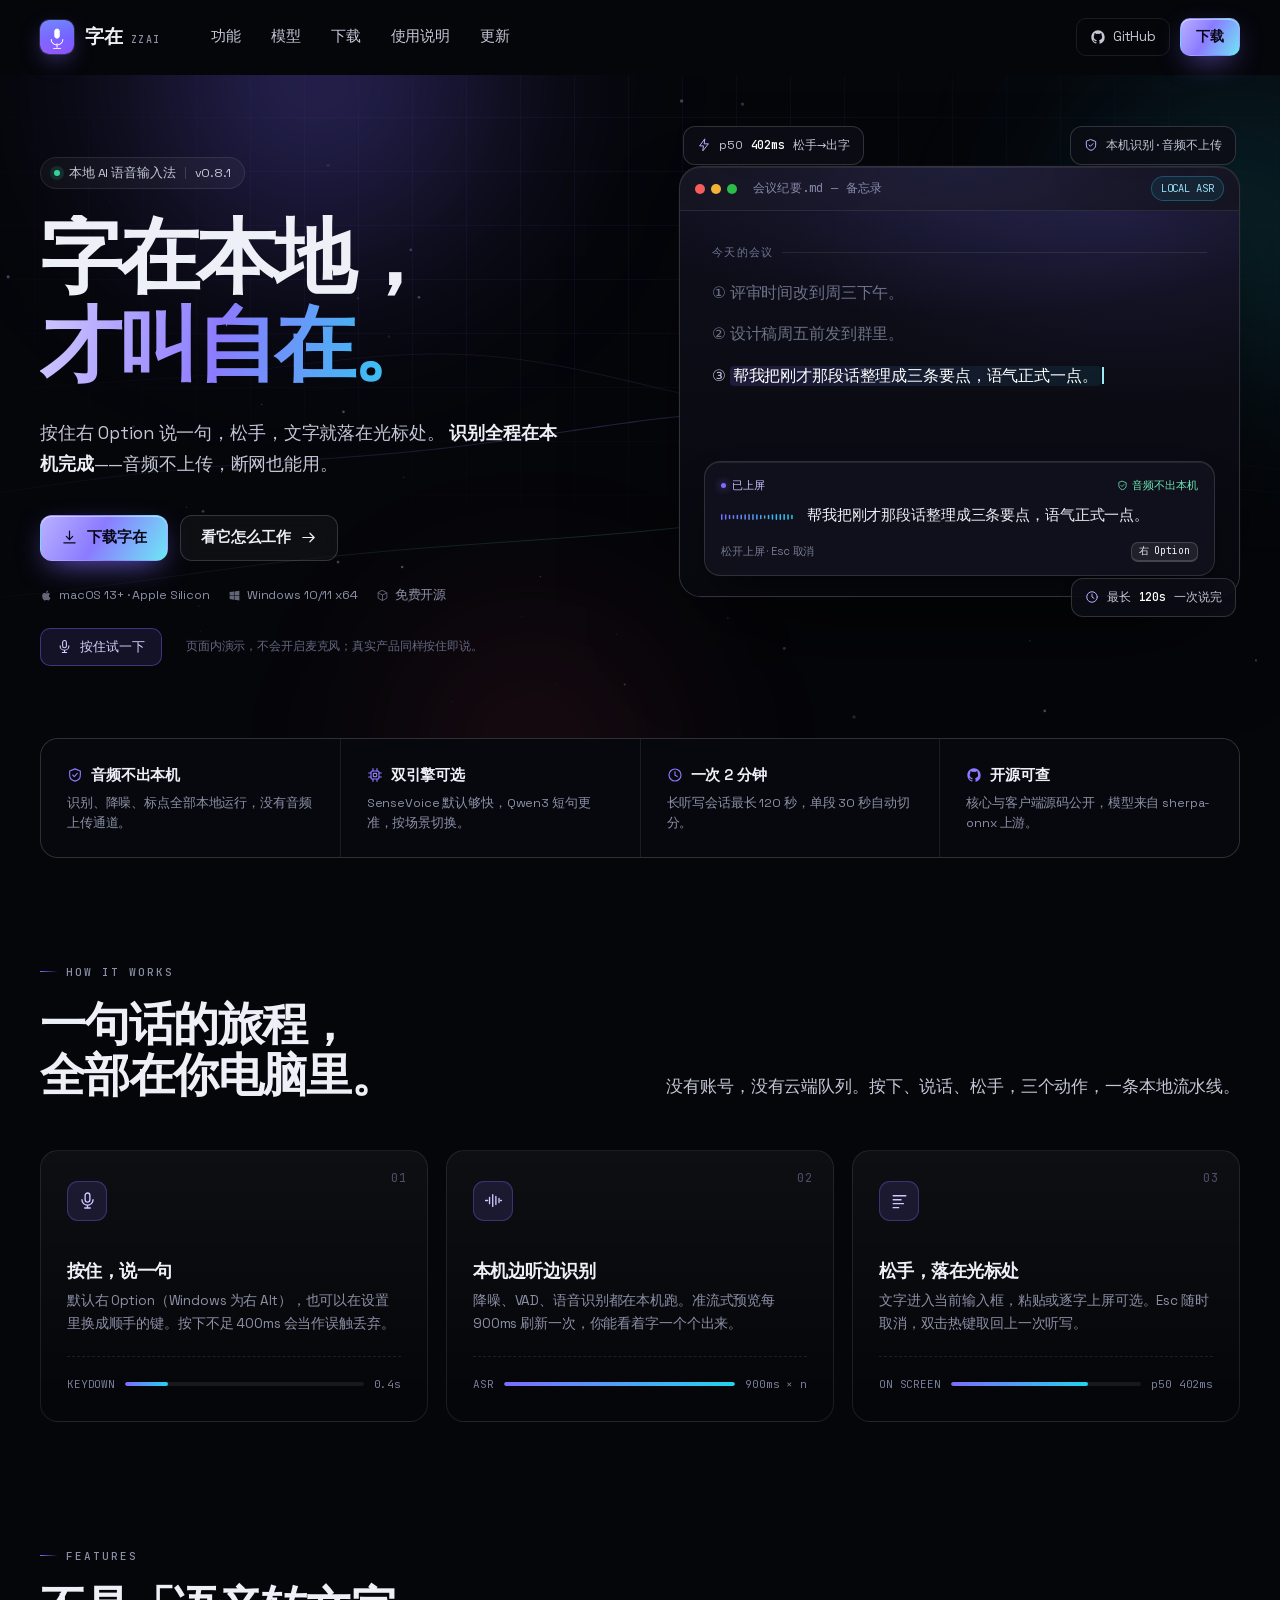
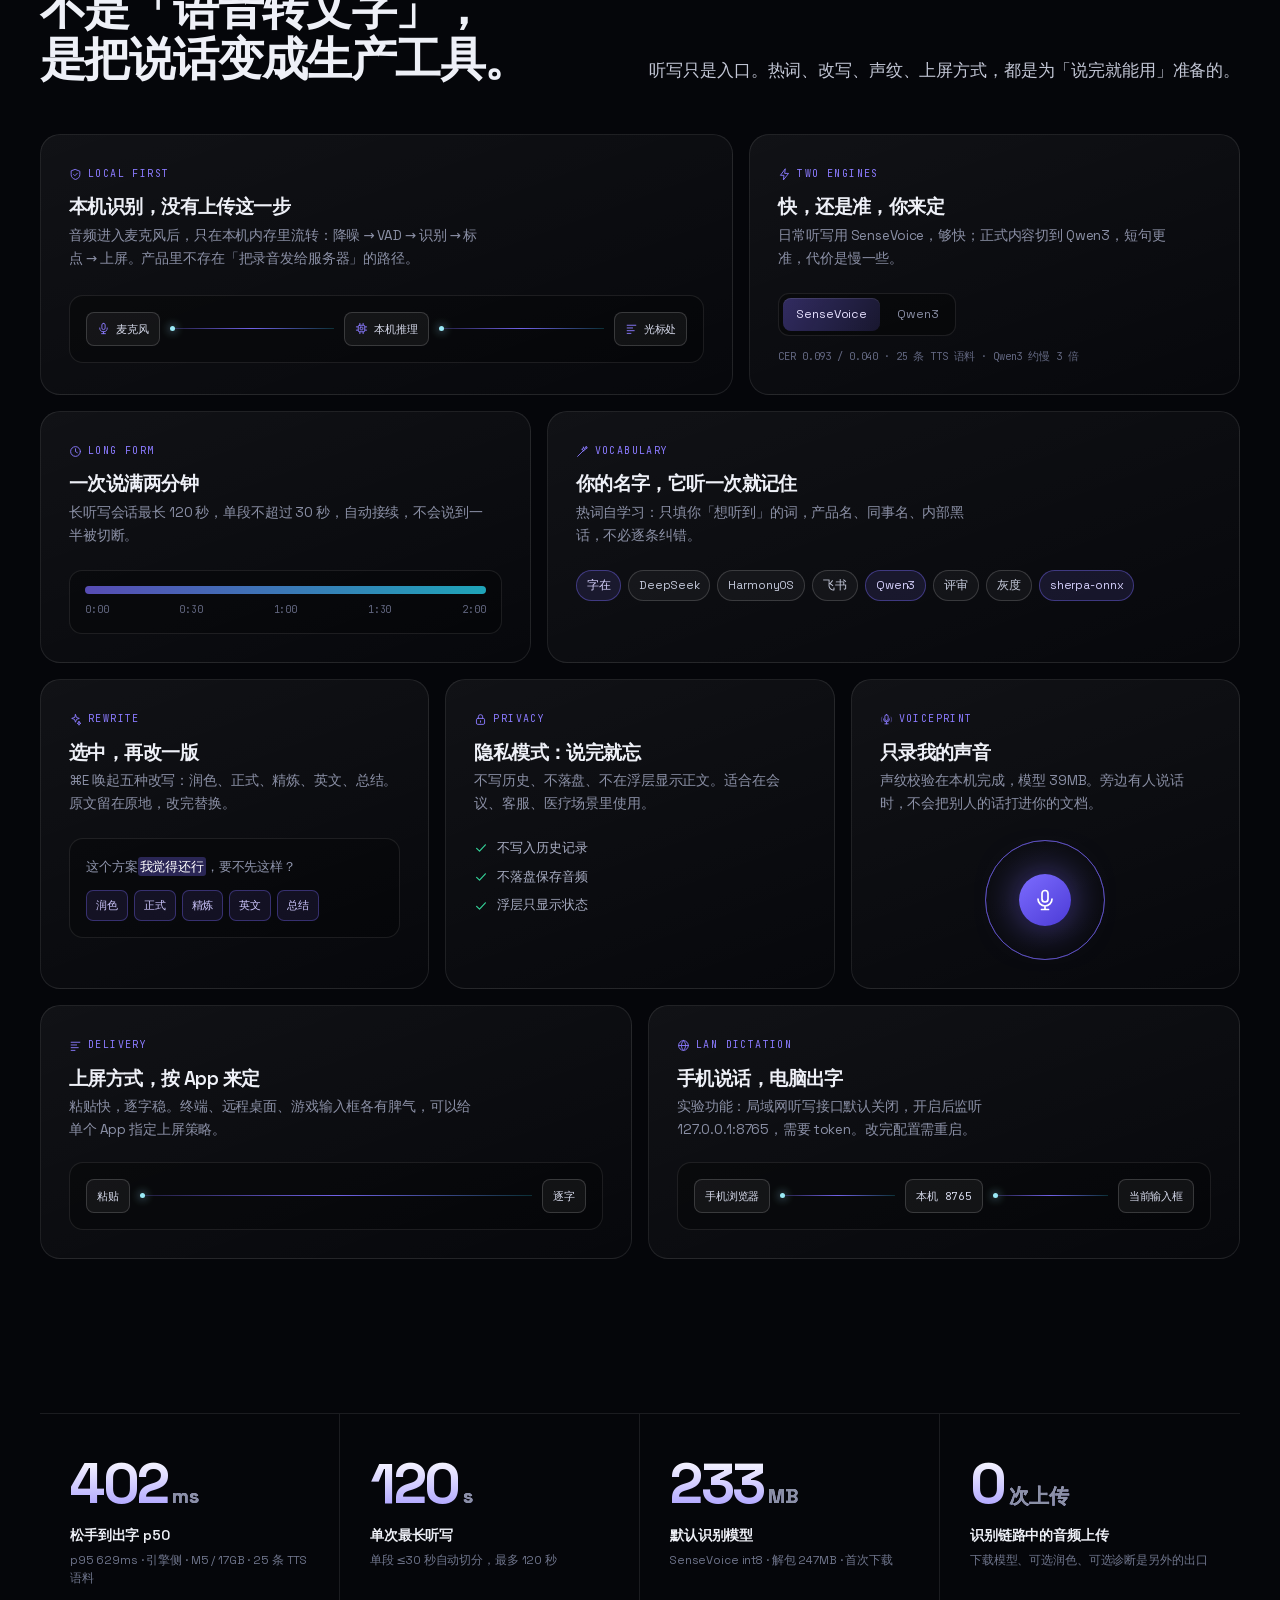
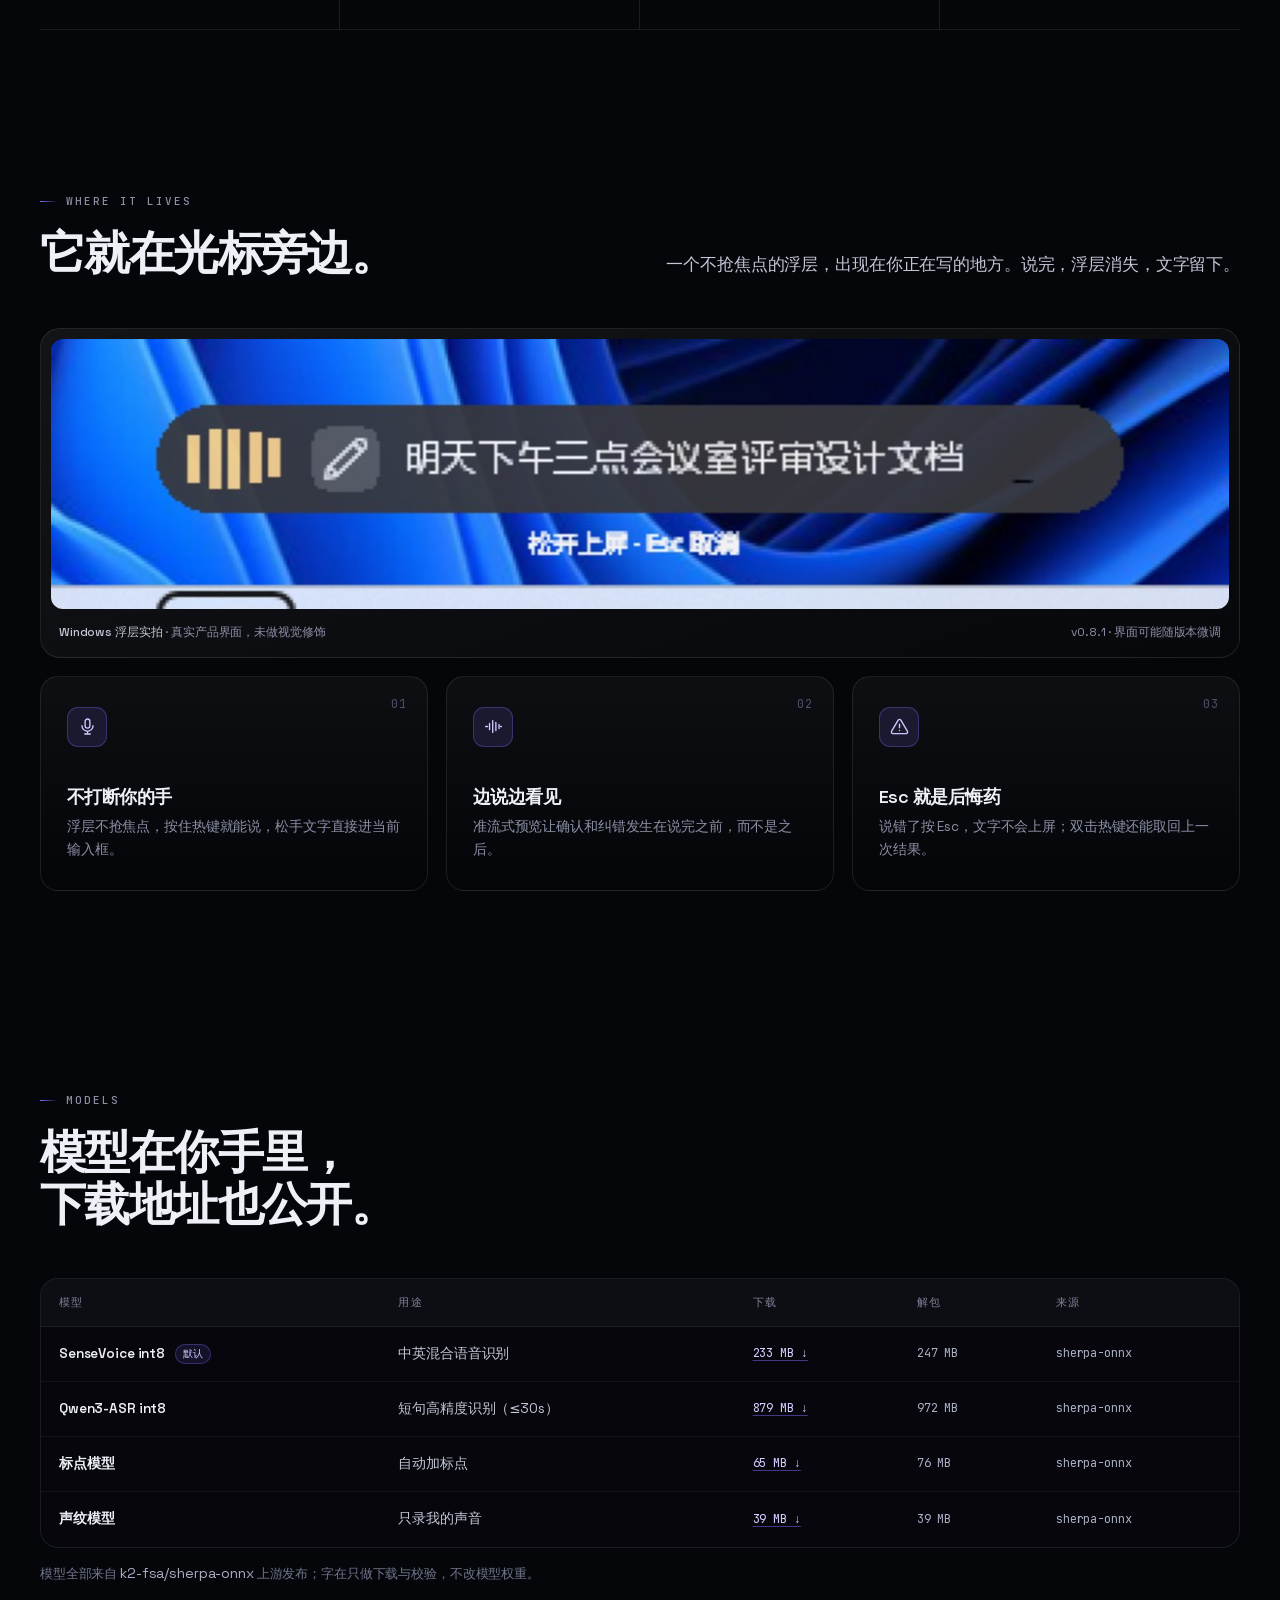
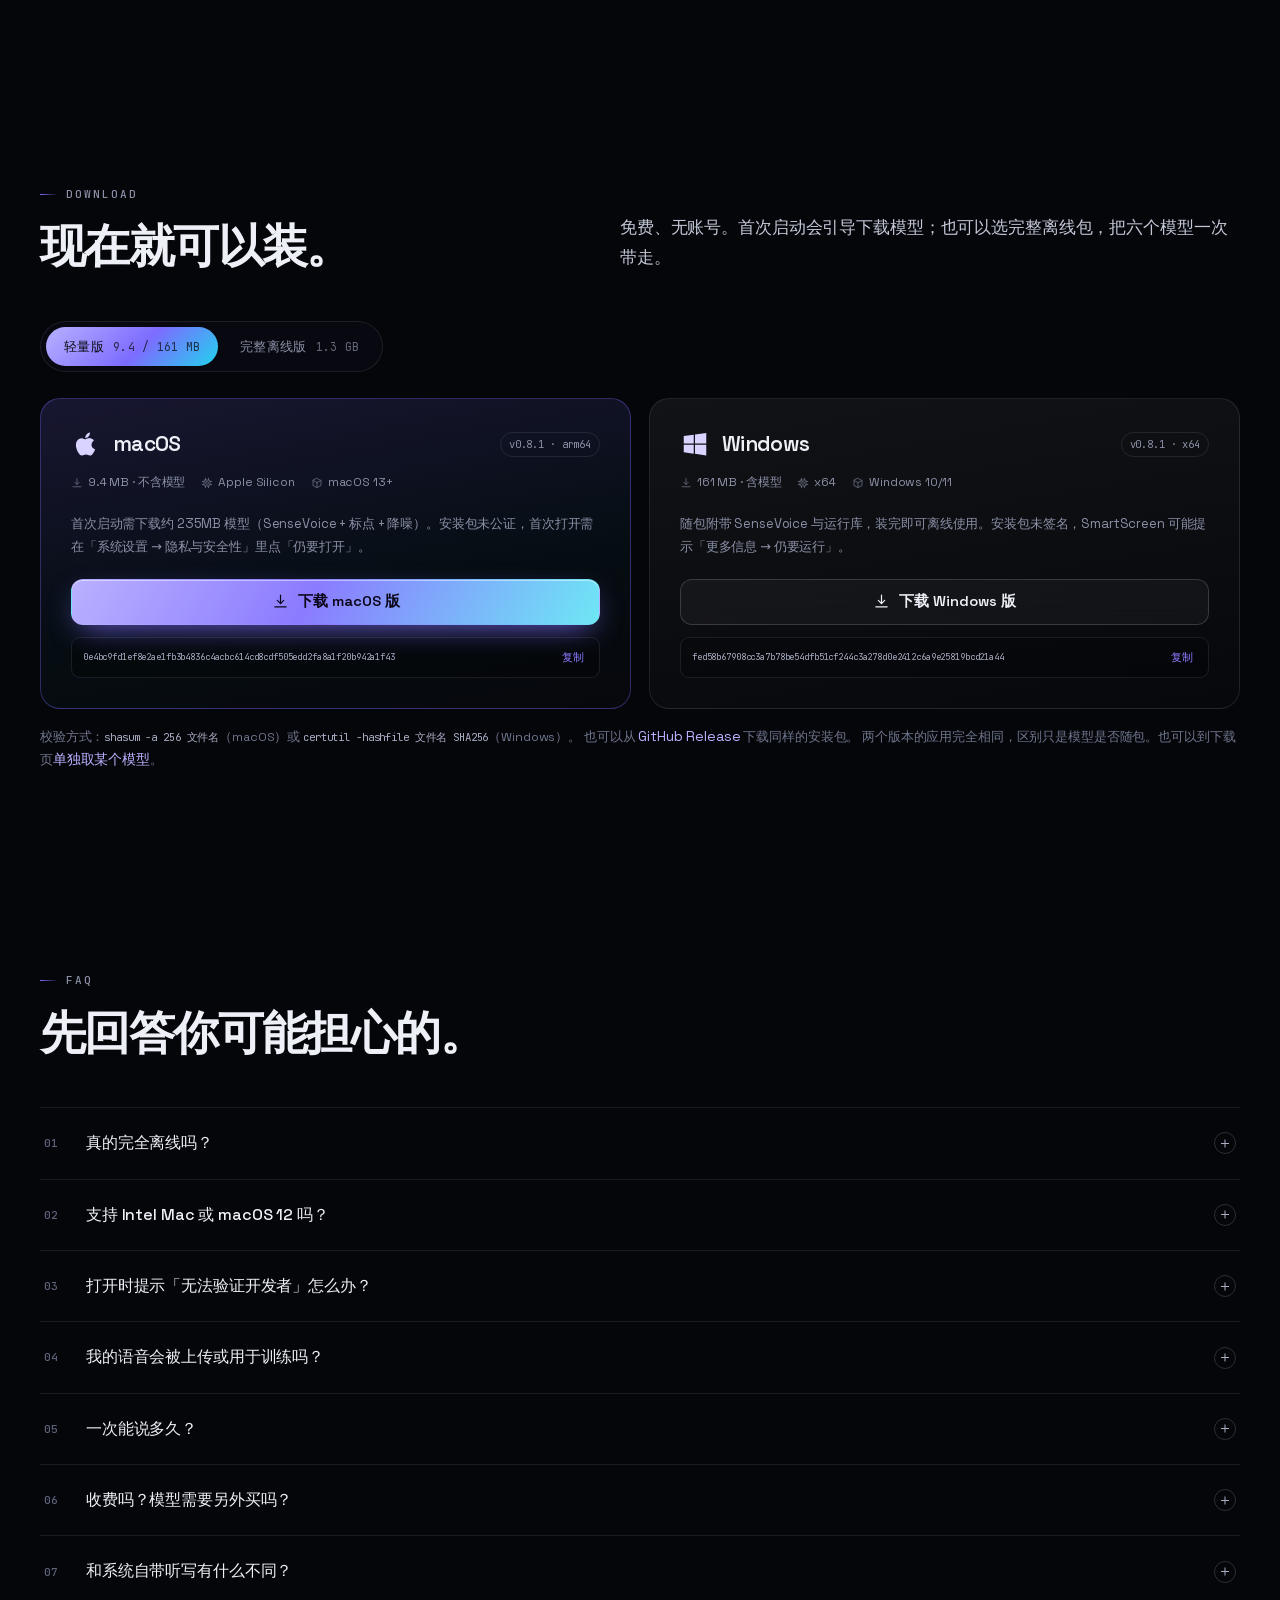
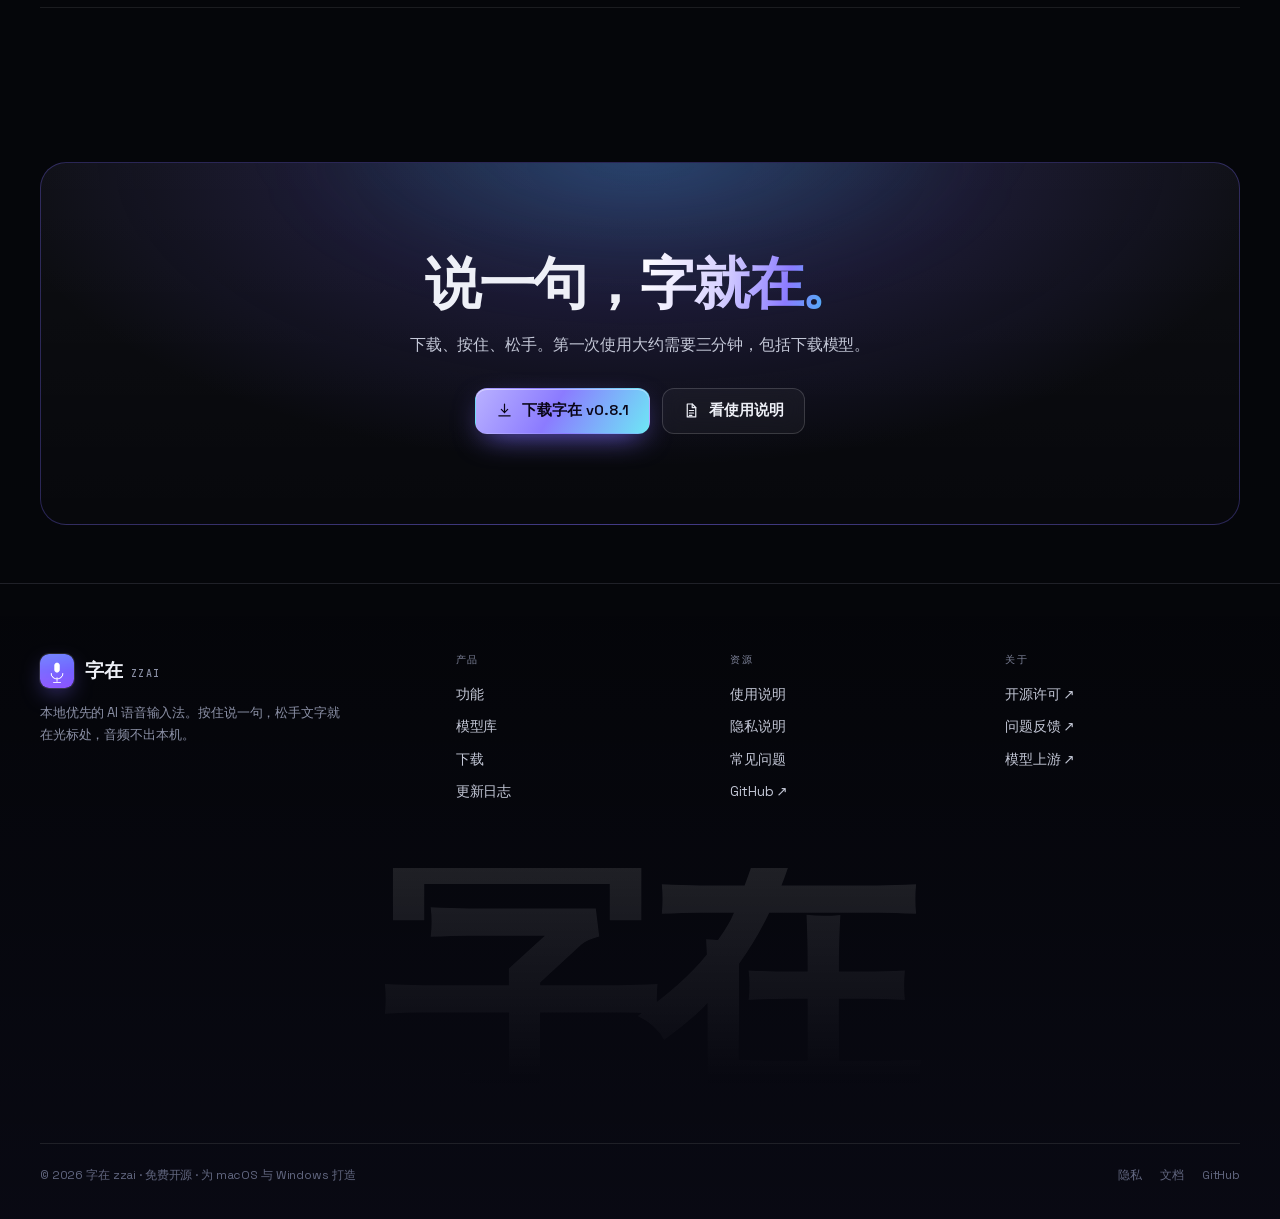
==== commit d39a1136: "site: 完整离线包切换到腾讯云重建版，更新体积与 SHA-256" ====
--- a/website/index.html
+++ b/website/index.html
@@ -510,7 +510,7 @@
               <svg><use href="#i-dl"/></svg> 下载 macOS 完整离线版
             </a>
           </div>
-          <div class="sha"><code id="sha-mac-full">8a6379c0d35711048b41a76a94a74f27362b7ce109b6e2958e6312235fee802f</code><button type="button" data-copy="sha-mac-full">复制</button></div>
+          <div class="sha"><code id="sha-mac-full">b05d8ce6a9c37e5c89a427397c76017e52268451b5c3e3f36bf034fb58a8d777</code><button type="button" data-copy="sha-mac-full">复制</button></div>
         </article>
 
         <article class="dl-card">
@@ -532,7 +532,7 @@
               <svg><use href="#i-dl"/></svg> 下载 Windows 完整离线版
             </a>
           </div>
-          <div class="sha"><code id="sha-win-full">4535306a39c1535ef52b28a23d081bb8330947606f7113ebd5766627d61da89b</code><button type="button" data-copy="sha-win-full">复制</button></div>
+          <div class="sha"><code id="sha-win-full">1d23b3e74ef60e71658d154766adc43b62129d9285bc353abfd6318961a52c6c</code><button type="button" data-copy="sha-win-full">复制</button></div>
         </article>
       </div>
       <p style="margin-top:16px;color:#6f758c;font-size:12.5px">
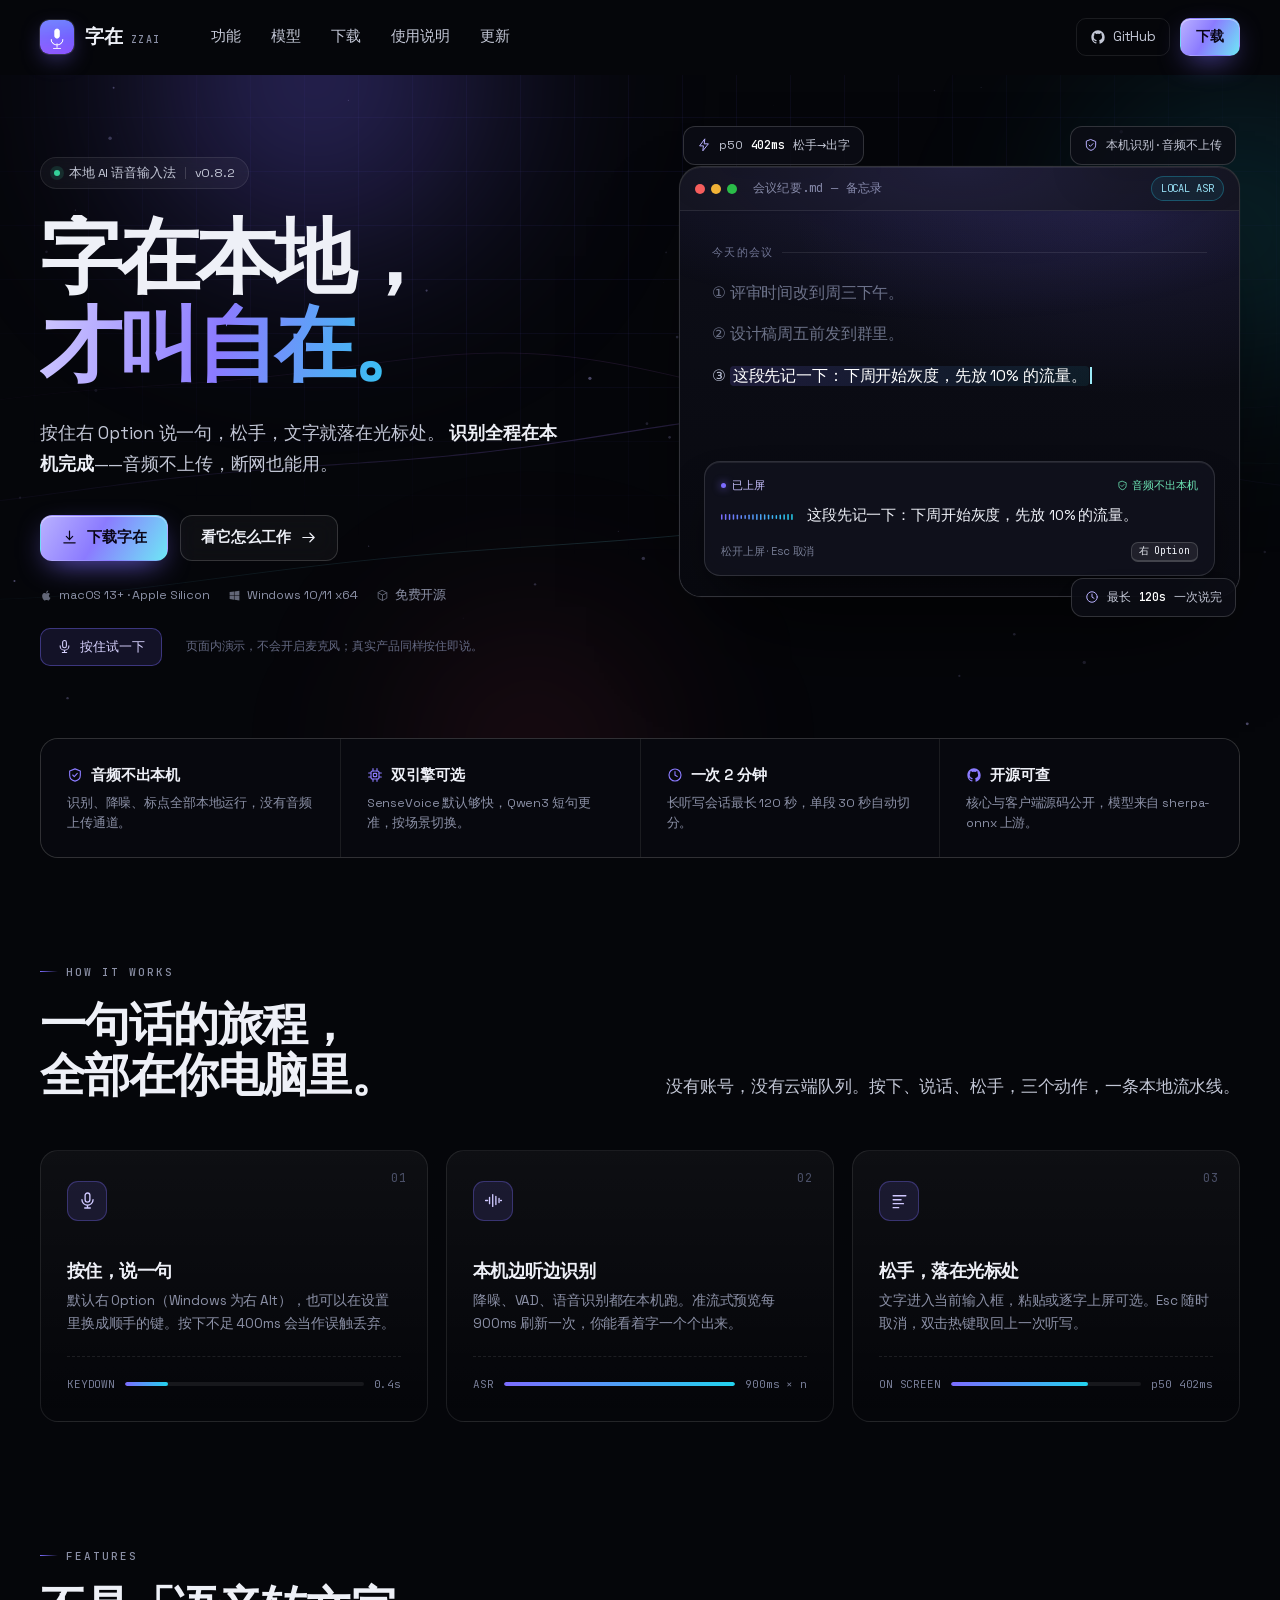
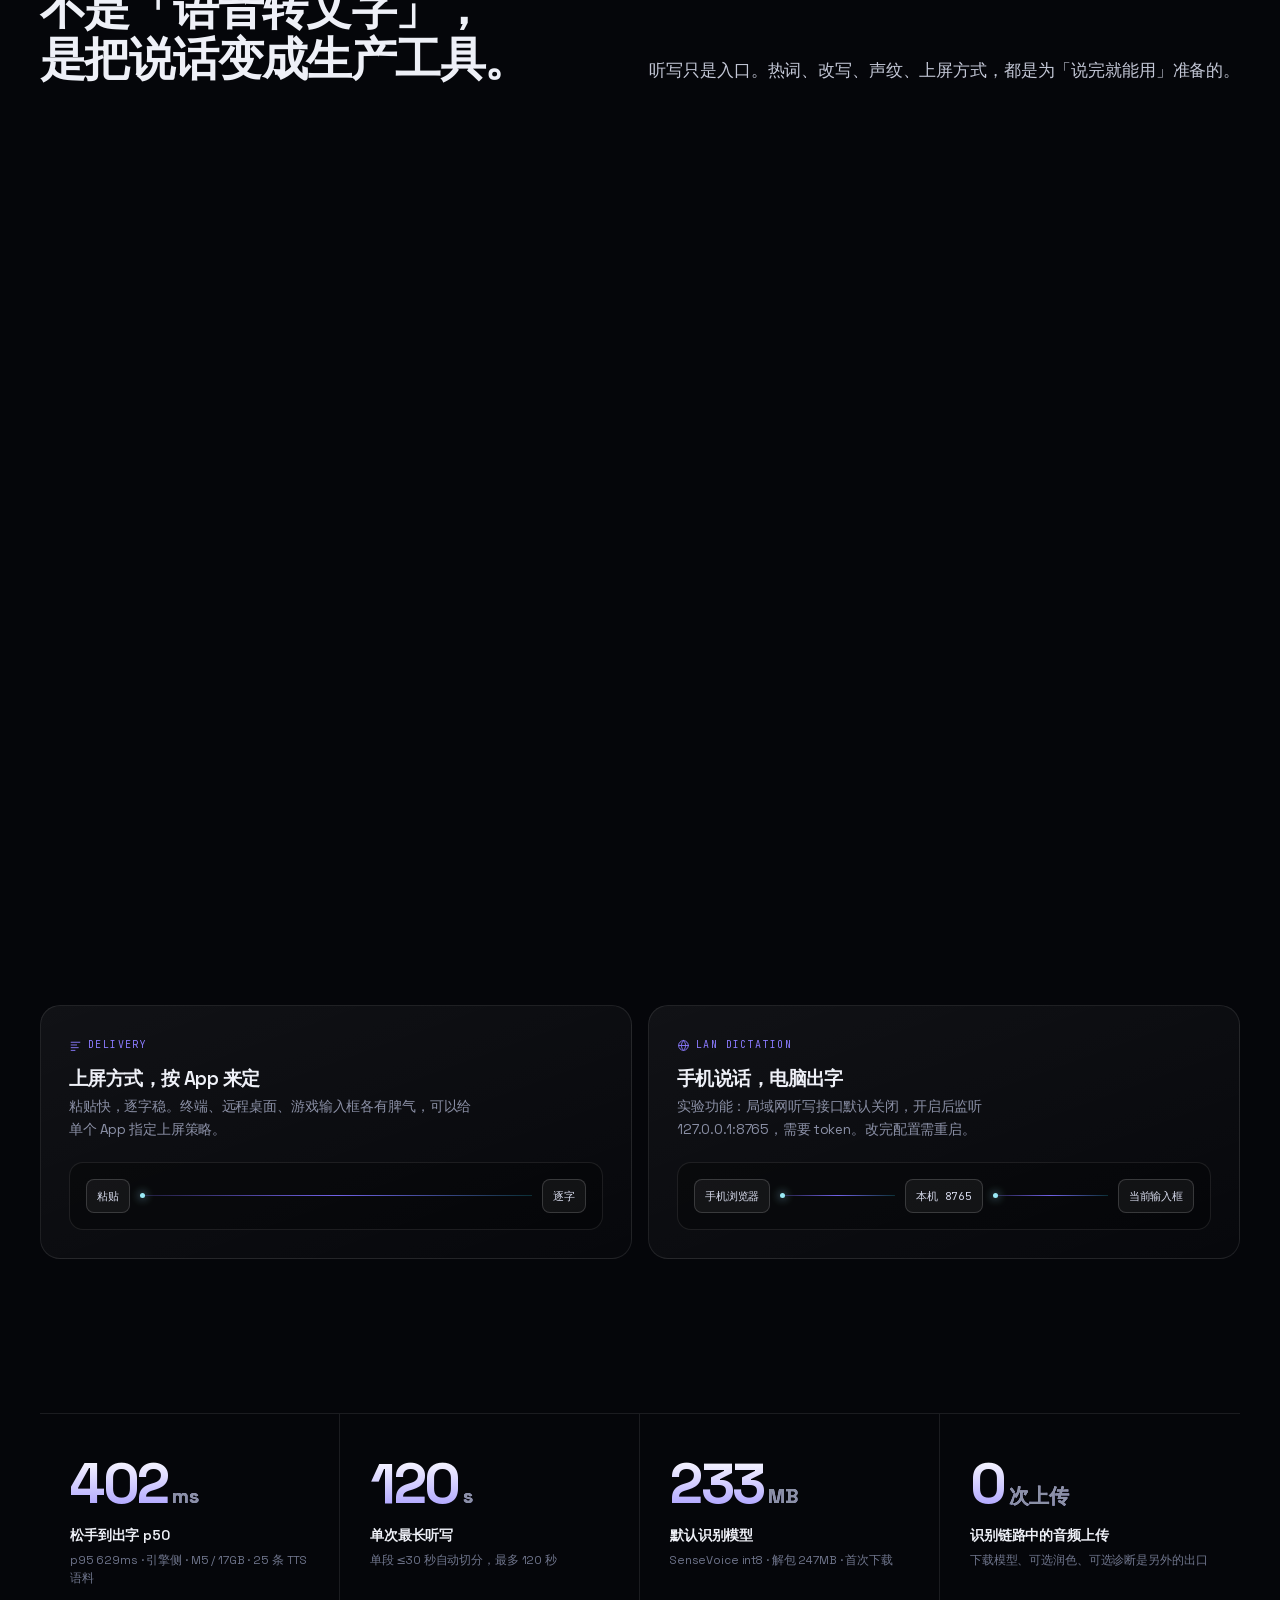
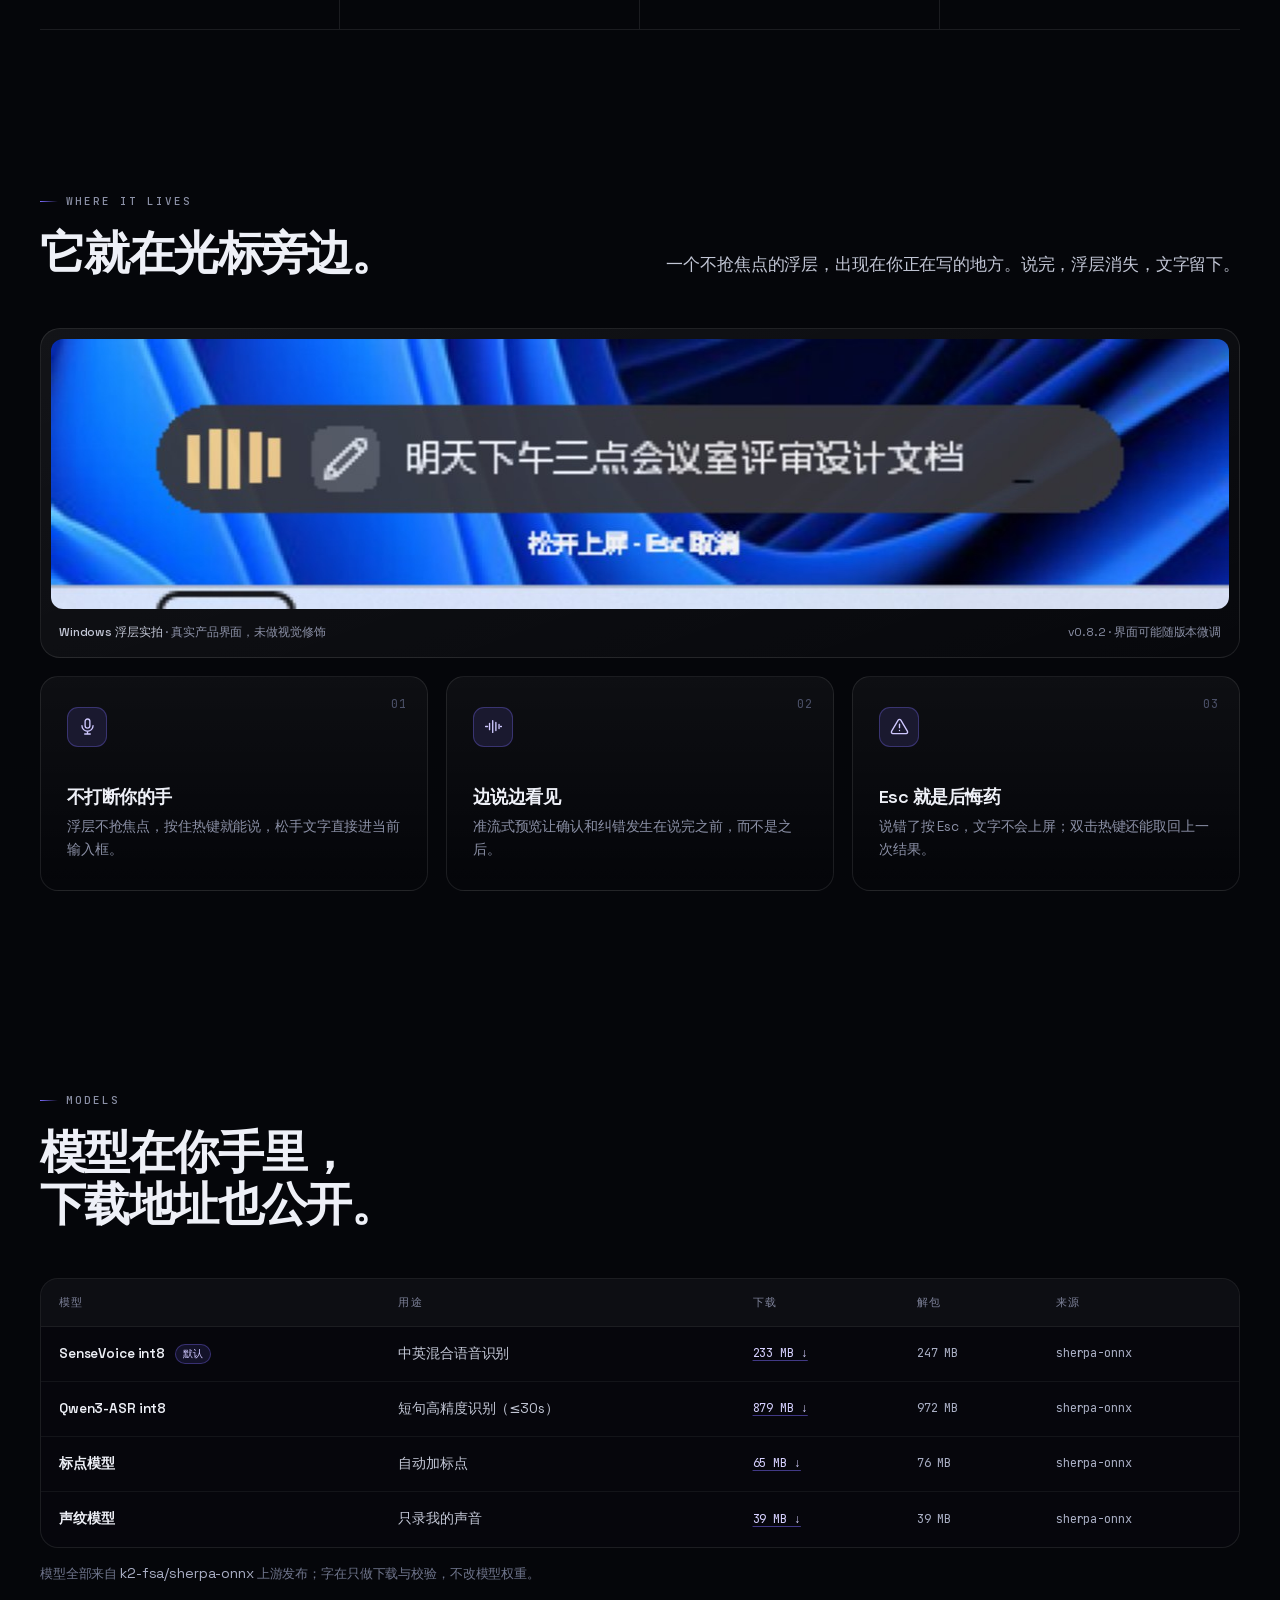
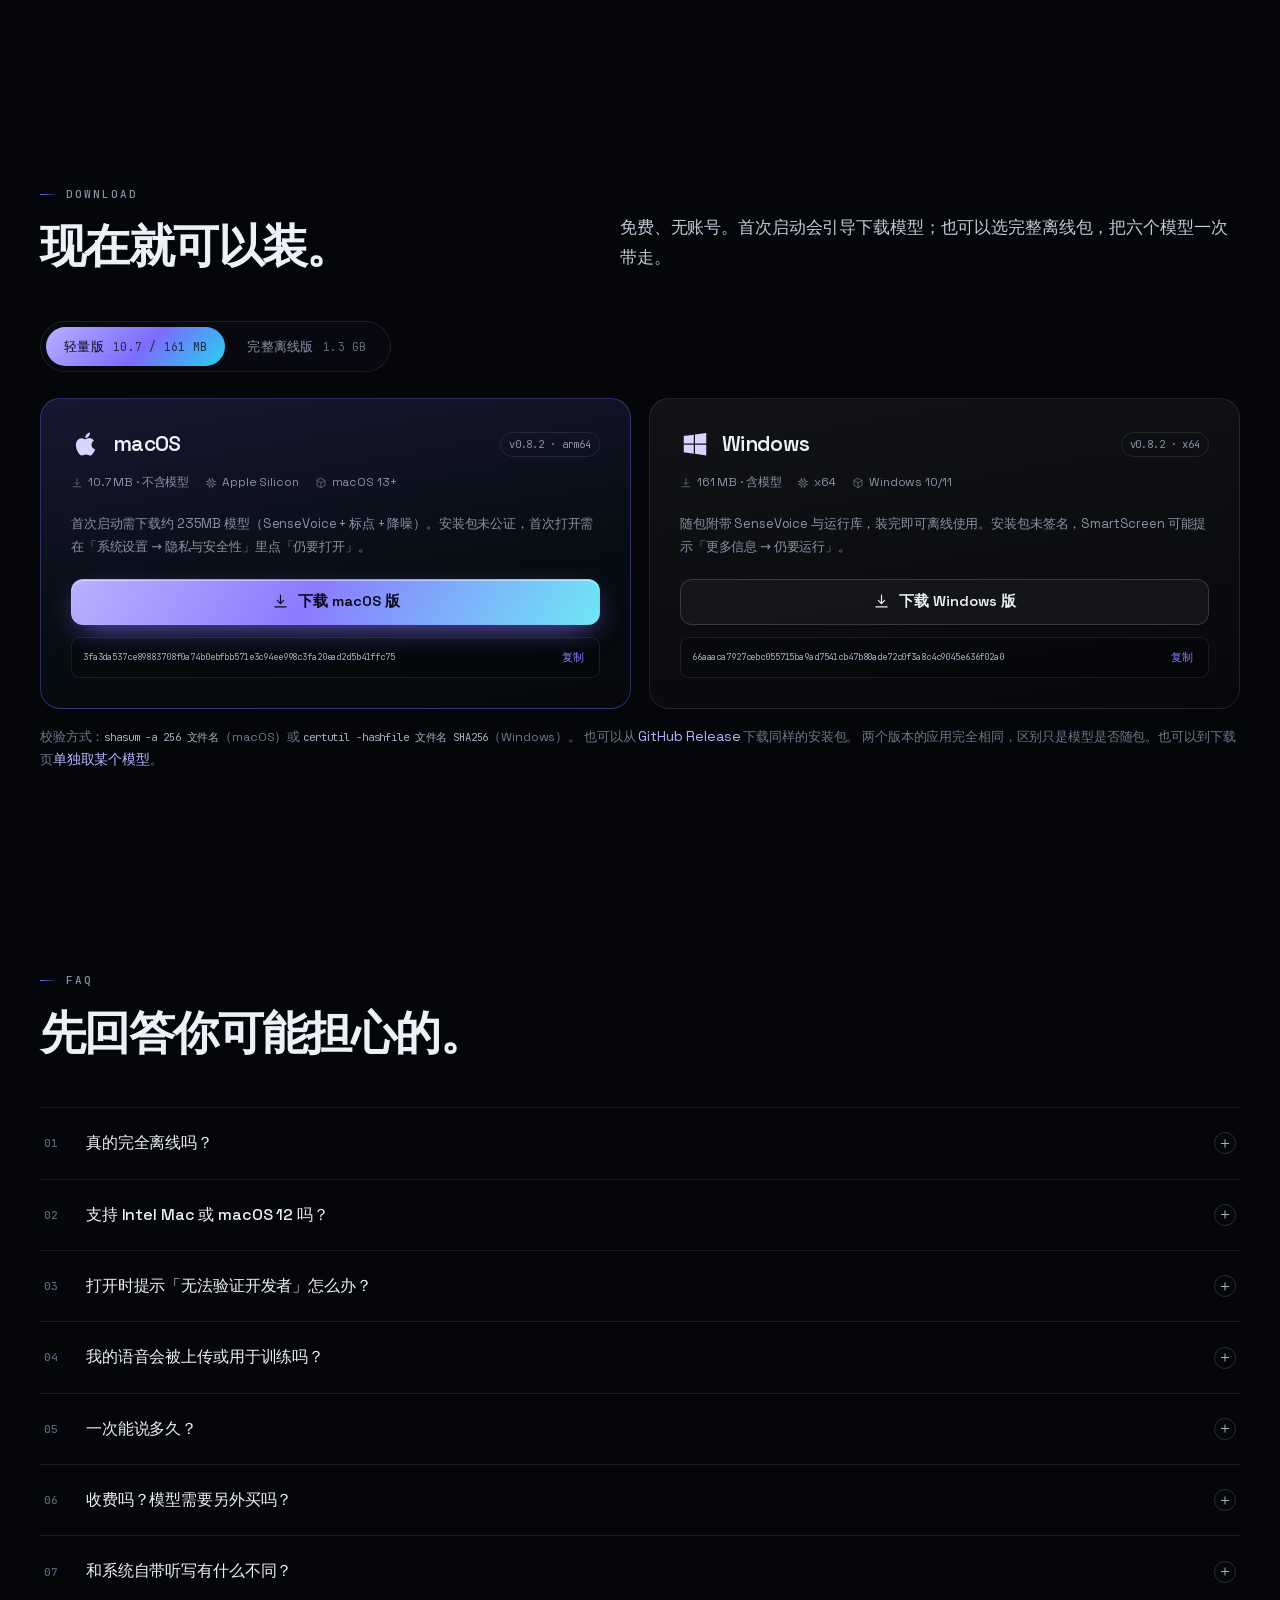
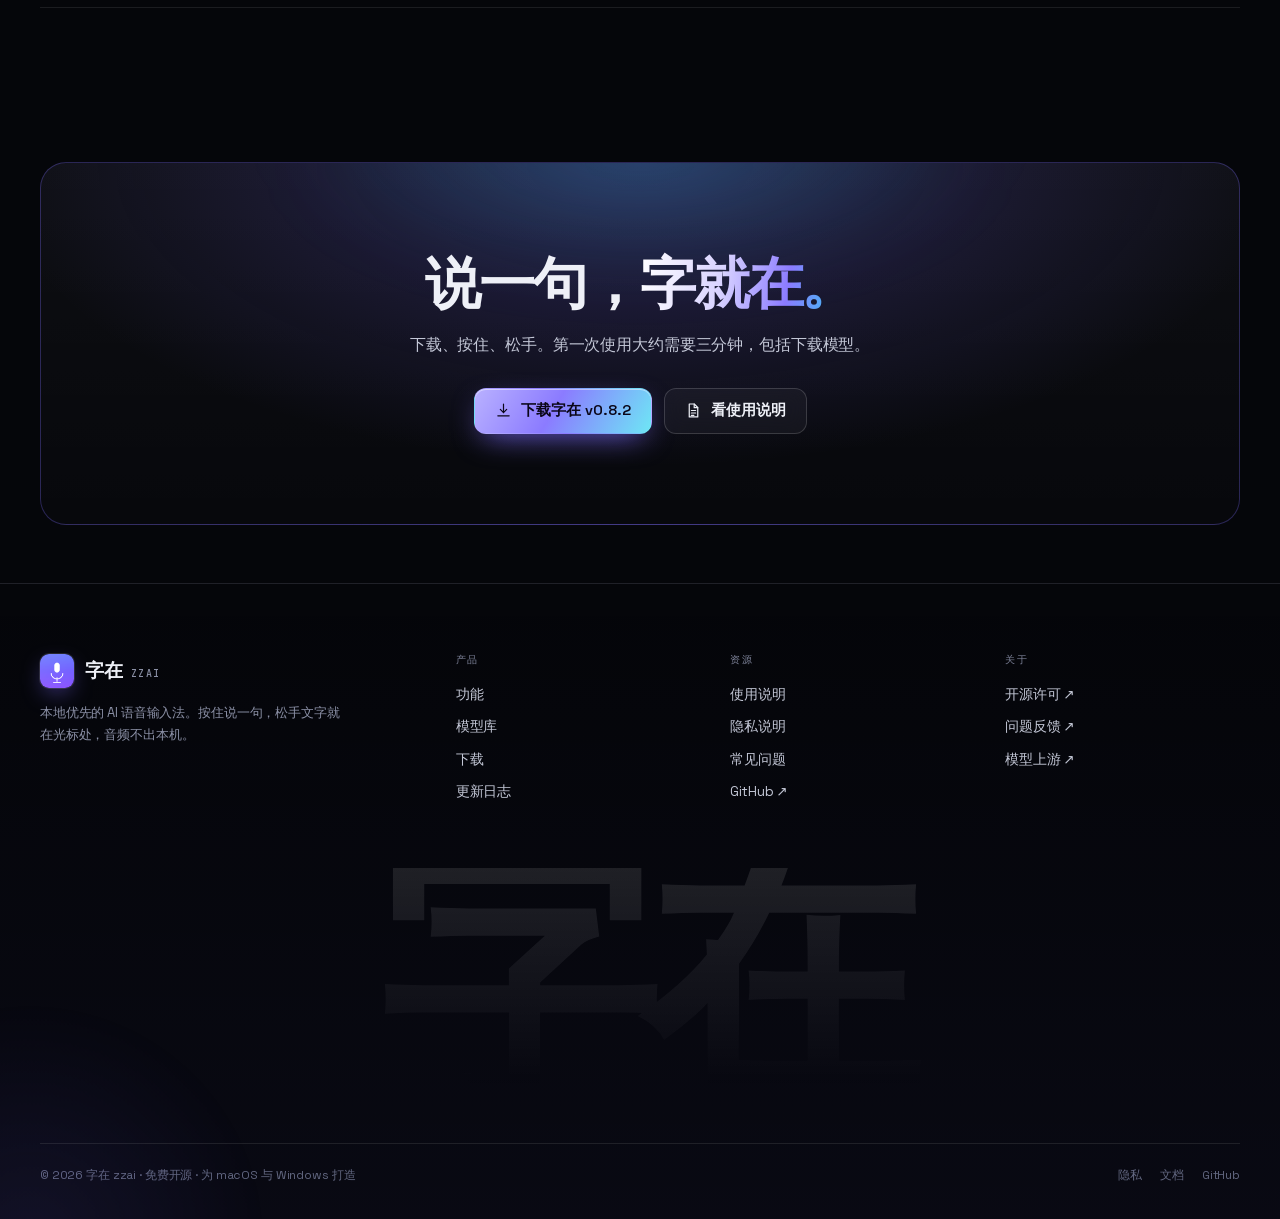
==== commit 7b77507c: "v0.8.2：Windows 免安装脚本直接用、设置页输入修复、听写与上屏修正；官网上线 0.8.2 下载" ====
--- a/website/index.html
+++ b/website/index.html
@@ -95,7 +95,7 @@
         <div class="status-pill">
           <span class="dot"></span> 本地 AI 语音输入法
           <span class="sep"></span>
-          v0.8.1
+          v0.8.2
         </div>
         <h1>
           <span class="line"><span>字在本地，</span></span>
@@ -361,7 +361,7 @@
         <img src="assets/img/overlay-win-capsule.jpg" alt="字在在 Windows 上的听写浮层：深色胶囊显示识别结果，覆盖在桌面应用之上" width="1140" height="270" loading="lazy">
         <div class="shot-cap">
           <span><b>Windows 浮层实拍</b> · 真实产品界面，未做视觉修饰</span>
-          <span>v0.8.1 · 界面可能随版本微调</span>
+          <span>v0.8.2 · 界面可能随版本微调</span>
         </div>
       </div>
       <div class="steps" style="margin-top:18px">
@@ -442,7 +442,7 @@
         <p class="lede" data-reveal>免费、无账号。首次启动会引导下载模型；也可以选完整离线包，把六个模型一次带走。</p>
       </div>
       <div class="dl-switch" role="tablist" aria-label="安装包类型" data-reveal>
-        <button type="button" role="tab" aria-selected="true" data-dl="light">轻量版 <span>9.4 / 161 MB</span></button>
+        <button type="button" role="tab" aria-selected="true" data-dl="light">轻量版 <span>10.7 / 161 MB</span></button>
         <button type="button" role="tab" aria-selected="false" data-dl="full">完整离线版 <span>1.3 GB</span></button>
       </div>
       <div class="dl-grid" data-dl-panel="light">
@@ -450,10 +450,10 @@
           <div class="dl-os">
             <svg><use href="#i-apple"/></svg>
             <h3>macOS</h3>
-            <span class="ver">v0.8.1 · arm64</span>
+            <span class="ver">v0.8.2 · arm64</span>
           </div>
           <div class="dl-meta">
-            <span><svg><use href="#i-dl"/></svg> 9.4 MB · 不含模型</span>
+            <span><svg><use href="#i-dl"/></svg> 10.7 MB · 不含模型</span>
             <span><svg><use href="#i-cpu"/></svg> Apple Silicon</span>
             <span><svg><use href="#i-box"/></svg> macOS 13+</span>
           </div>
@@ -461,18 +461,18 @@
             首次启动需下载约 235MB 模型（SenseVoice + 标点 + 降噪）。安装包未公证，首次打开需在「系统设置 → 隐私与安全性」里点「仍要打开」。
           </p>
           <div style="margin-top:20px">
-            <a class="btn btn-primary btn-block" href="/dl/zzai-0.8.1-mac-arm64.zip" download>
+            <a class="btn btn-primary btn-block" href="/dl/zzai-0.8.2-mac-arm64.zip" download>
               <svg><use href="#i-dl"/></svg> 下载 macOS 版
             </a>
           </div>
-          <div class="sha"><code id="sha-mac">0e4bc9fd1ef8e2ae1fb3b4836c4acbc614cd8cdf505edd2fa8a1f20b942a1f43</code><button type="button" data-copy="sha-mac">复制</button></div>
+          <div class="sha"><code id="sha-mac">3fa3da537ce89883708f0a74b0ebfbb571e3c94ee998c3fa20ead2d5b41ffc75</code><button type="button" data-copy="sha-mac">复制</button></div>
         </article>
 
         <article class="dl-card" data-reveal data-reveal-delay="1">
           <div class="dl-os">
             <svg><use href="#i-win"/></svg>
             <h3>Windows</h3>
-            <span class="ver">v0.8.1 · x64</span>
+            <span class="ver">v0.8.2 · x64</span>
           </div>
           <div class="dl-meta">
             <span><svg><use href="#i-dl"/></svg> 161 MB · 含模型</span>
@@ -483,11 +483,11 @@
             随包附带 SenseVoice 与运行库，装完即可离线使用。安装包未签名，SmartScreen 可能提示「更多信息 → 仍要运行」。
           </p>
           <div style="margin-top:20px">
-            <a class="btn btn-ghost btn-block" href="/dl/zzai-0.8.1-win64.zip" download>
+            <a class="btn btn-ghost btn-block" href="/dl/zzai-0.8.2-win64.zip" download>
               <svg><use href="#i-dl"/></svg> 下载 Windows 版
             </a>
           </div>
-          <div class="sha"><code id="sha-win">fed58b67908cc3a7b78be54dfb51cf244c3a278d0e2412c6a9e25819bcd21a44</code><button type="button" data-copy="sha-win">复制</button></div>
+          <div class="sha"><code id="sha-win">66aaaca7927cebc055715ba9ad7541cb47b80ade72c0f3a8c4c9045e636f02a0</code><button type="button" data-copy="sha-win">复制</button></div>
         </article>
       </div>
       <div class="dl-grid" data-dl-panel="full" hidden>
@@ -495,7 +495,7 @@
           <div class="dl-os">
             <svg><use href="#i-apple"/></svg>
             <h3>macOS</h3>
-            <span class="ver">v0.8.1 · arm64</span>
+            <span class="ver">v0.8.2 · arm64</span>
           </div>
           <div class="dl-meta">
             <span><svg><use href="#i-dl"/></svg> 1.3 GB · 含全部模型</span>
@@ -506,18 +506,18 @@
             解压后双击 <code>install-models.command</code>，脚本会把六个模型复制到 <code>~/.eryu/models</code> 并打开应用；装好以后不再联网下载。
           </p>
           <div style="margin-top:20px">
-            <a class="btn btn-primary btn-block" href="/dl/zzai-0.8.1-mac-arm64-full.zip" download>
+            <a class="btn btn-primary btn-block" href="/dl/zzai-0.8.2-mac-arm64-full.zip" download>
               <svg><use href="#i-dl"/></svg> 下载 macOS 完整离线版
             </a>
           </div>
-          <div class="sha"><code id="sha-mac-full">b05d8ce6a9c37e5c89a427397c76017e52268451b5c3e3f36bf034fb58a8d777</code><button type="button" data-copy="sha-mac-full">复制</button></div>
+          <div class="sha"><code id="sha-mac-full">3fda93e417fb00ba5b4d47d987948e2bf7cfdc6247576df788d8ad3d0bee4658</code><button type="button" data-copy="sha-mac-full">复制</button></div>
         </article>
 
         <article class="dl-card">
           <div class="dl-os">
             <svg><use href="#i-win"/></svg>
             <h3>Windows</h3>
-            <span class="ver">v0.8.1 · x64</span>
+            <span class="ver">v0.8.2 · x64</span>
           </div>
           <div class="dl-meta">
             <span><svg><use href="#i-dl"/></svg> 1.3 GB · 含全部模型</span>
@@ -528,11 +528,11 @@
             解压后双击 <code>install-full.bat</code>，安装应用、复制全部模型、创建开始菜单项，完成后自动启动。
           </p>
           <div style="margin-top:20px">
-            <a class="btn btn-ghost btn-block" href="/dl/zzai-0.8.1-win64-full.zip" download>
+            <a class="btn btn-ghost btn-block" href="/dl/zzai-0.8.2-win64-full.zip" download>
               <svg><use href="#i-dl"/></svg> 下载 Windows 完整离线版
             </a>
           </div>
-          <div class="sha"><code id="sha-win-full">1d23b3e74ef60e71658d154766adc43b62129d9285bc353abfd6318961a52c6c</code><button type="button" data-copy="sha-win-full">复制</button></div>
+          <div class="sha"><code id="sha-win-full">5e4a6ead02840d5fe2a869994e5a3948b159e4334a471a4a7a090cd165b2367d</code><button type="button" data-copy="sha-win-full">复制</button></div>
         </article>
       </div>
       <p style="margin-top:16px;color:#6f758c;font-size:12.5px">
@@ -593,7 +593,7 @@
         <h2>说一句，<span class="grad-text">字就在。</span></h2>
         <p>下载、按住、松手。第一次使用大约需要三分钟，包括下载模型。</p>
         <div class="hero-cta">
-          <a class="btn btn-primary" href="download.html"><svg><use href="#i-dl"/></svg> 下载字在 v0.8.1</a>
+          <a class="btn btn-primary" href="download.html"><svg><use href="#i-dl"/></svg> 下载字在 v0.8.2</a>
           <a class="btn btn-ghost" href="docs.html"><svg><use href="#i-doc"/></svg> 看使用说明</a>
         </div>
       </div>
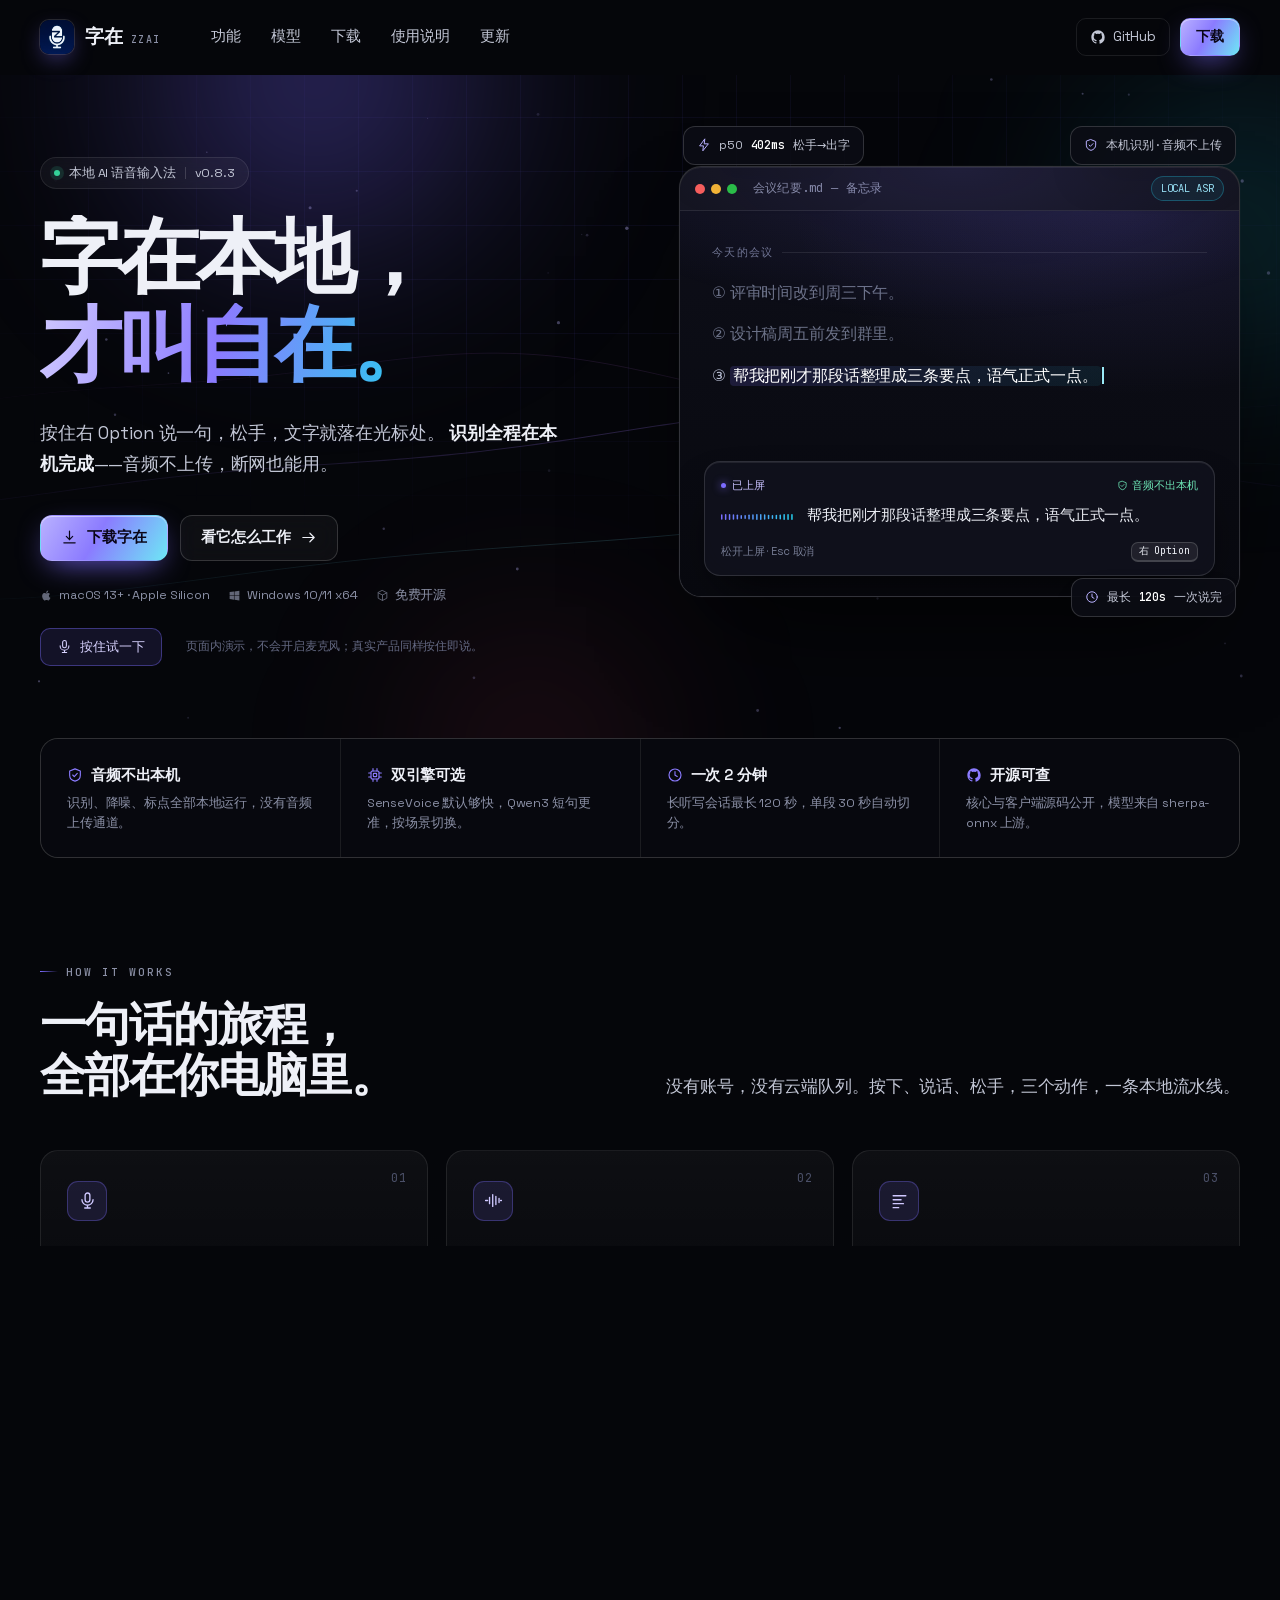
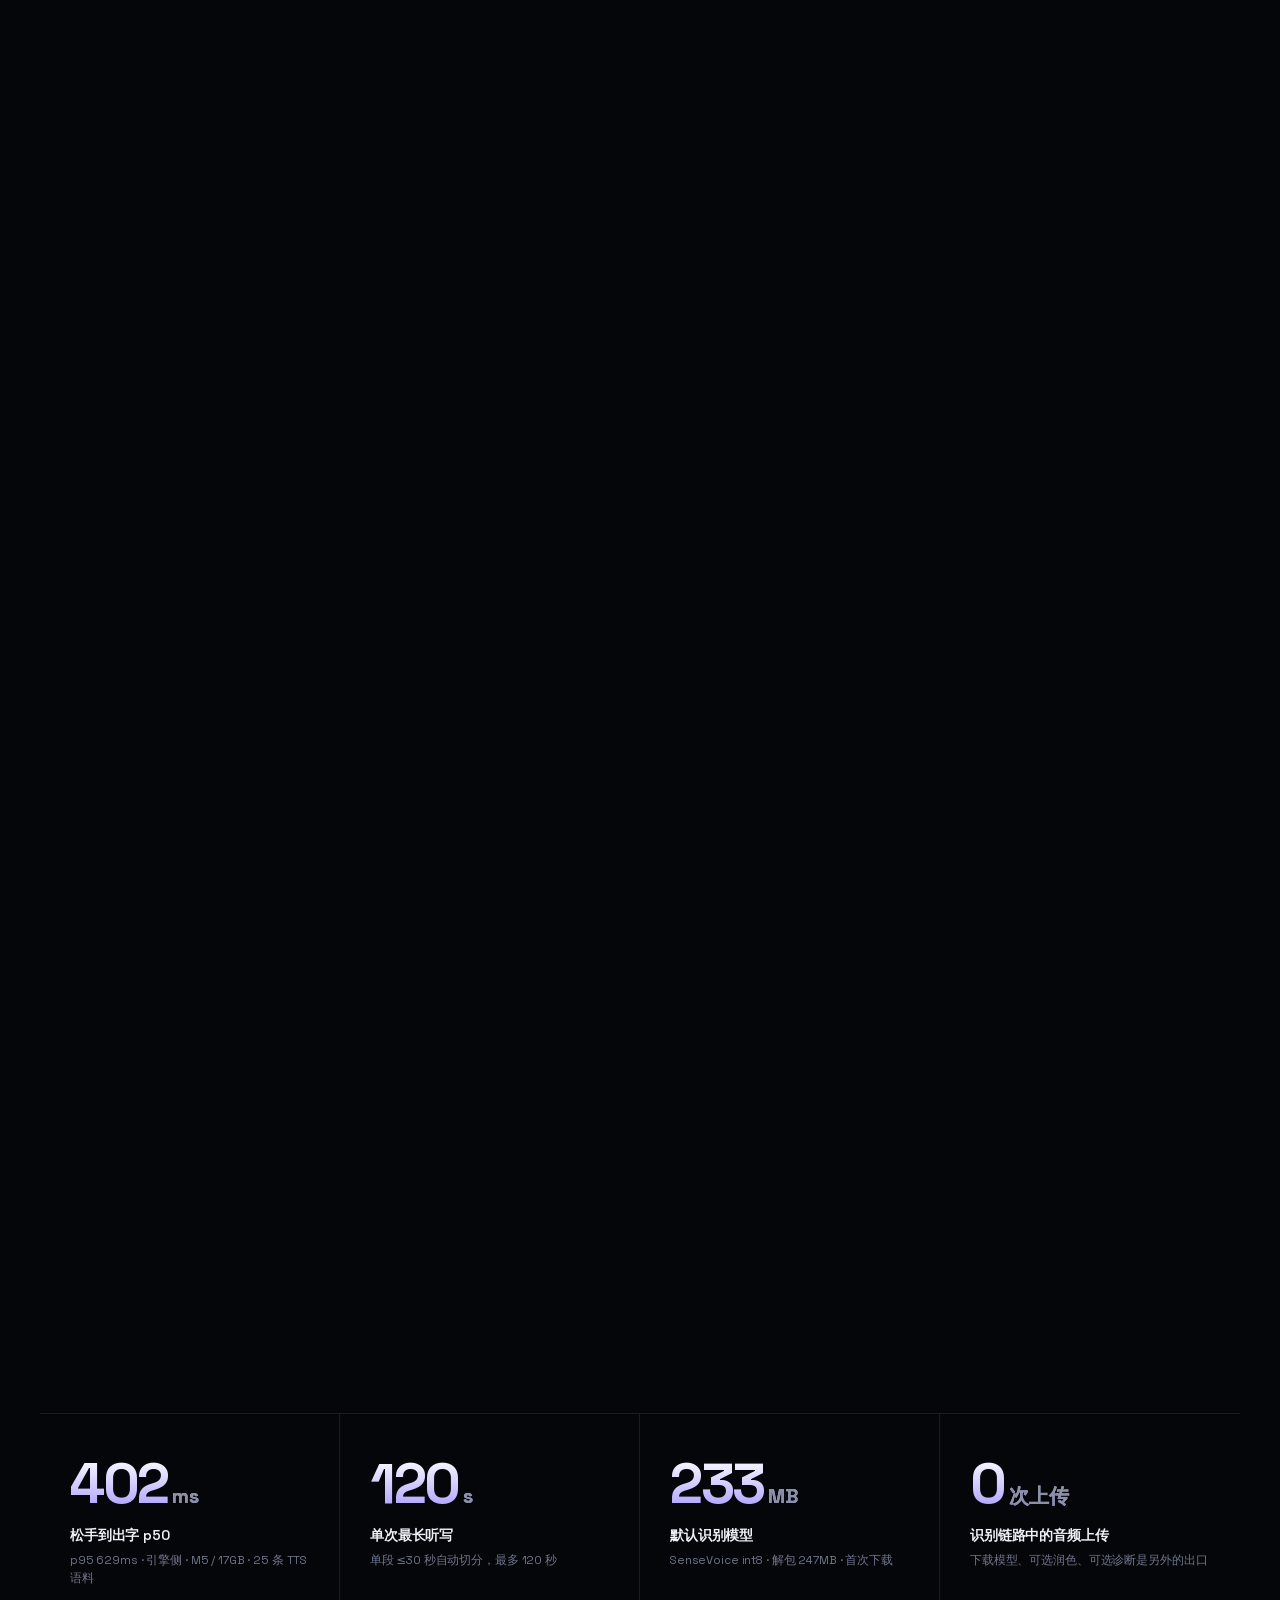
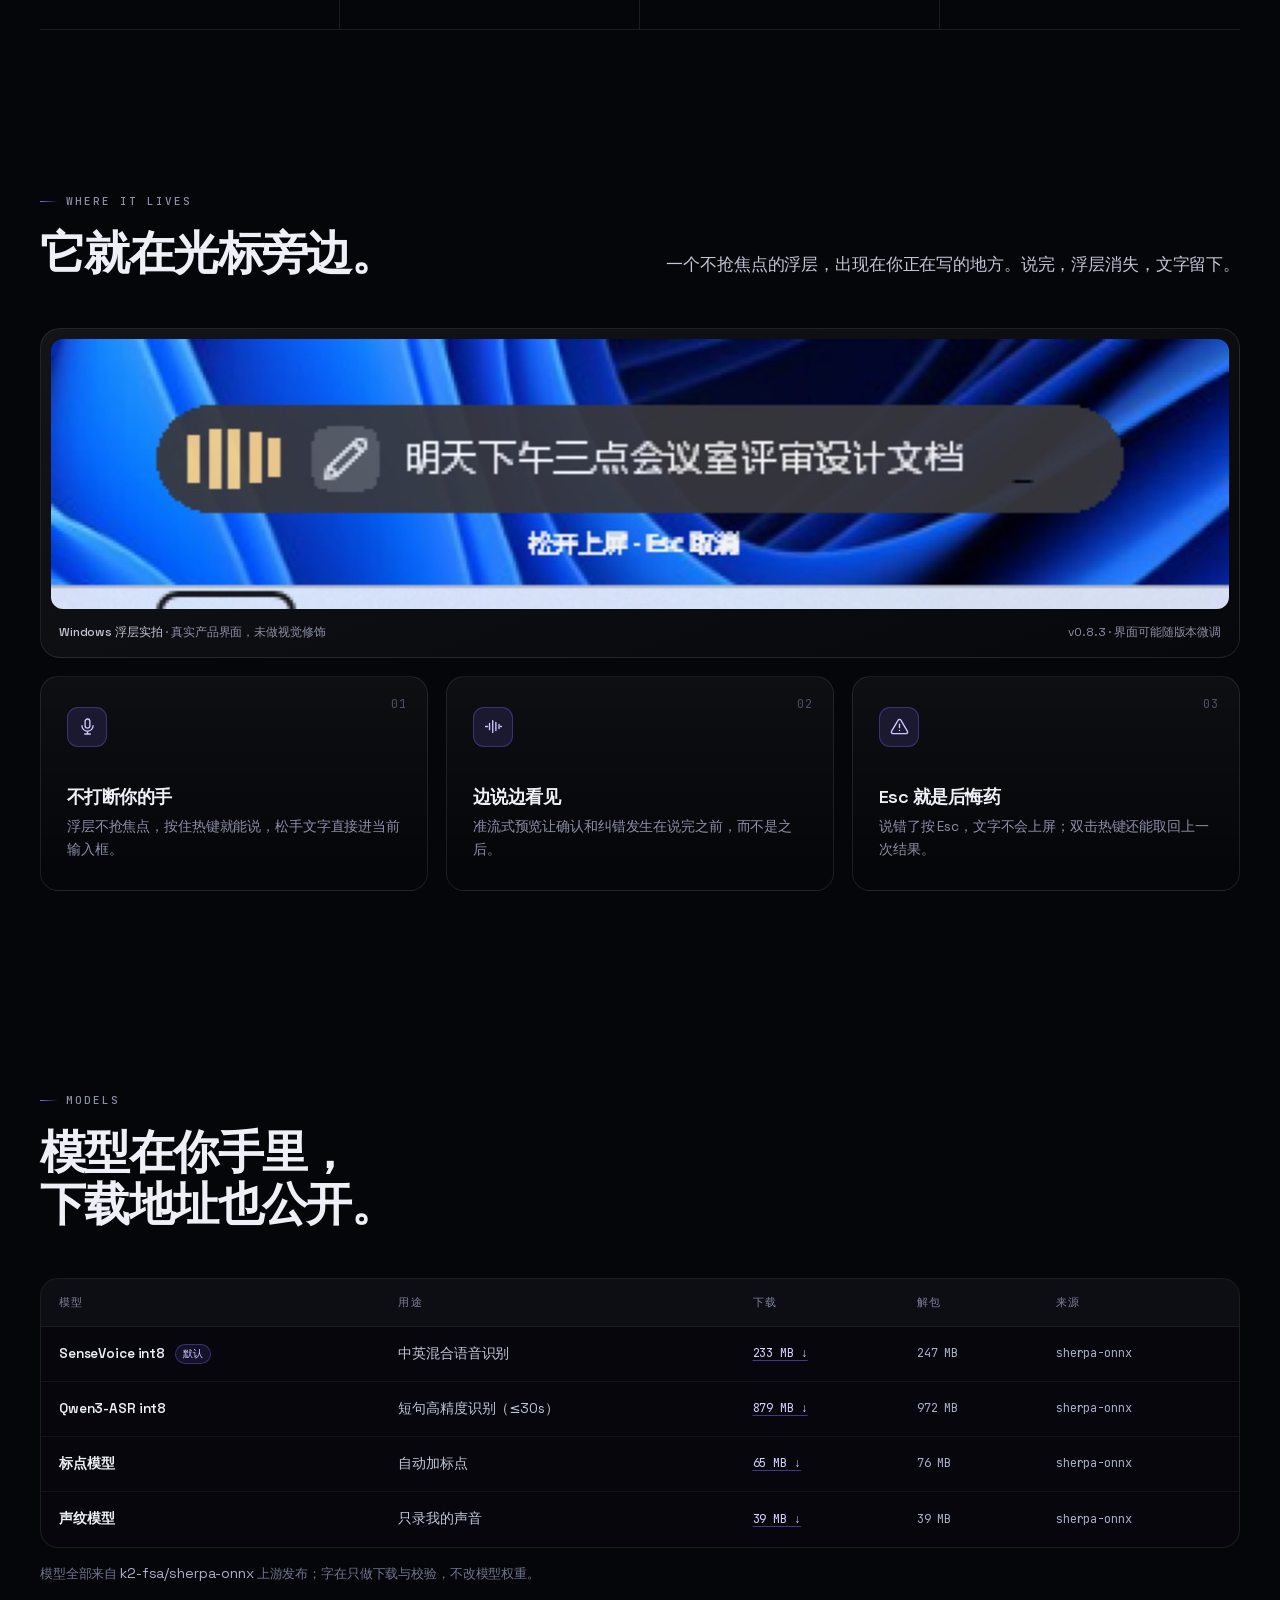
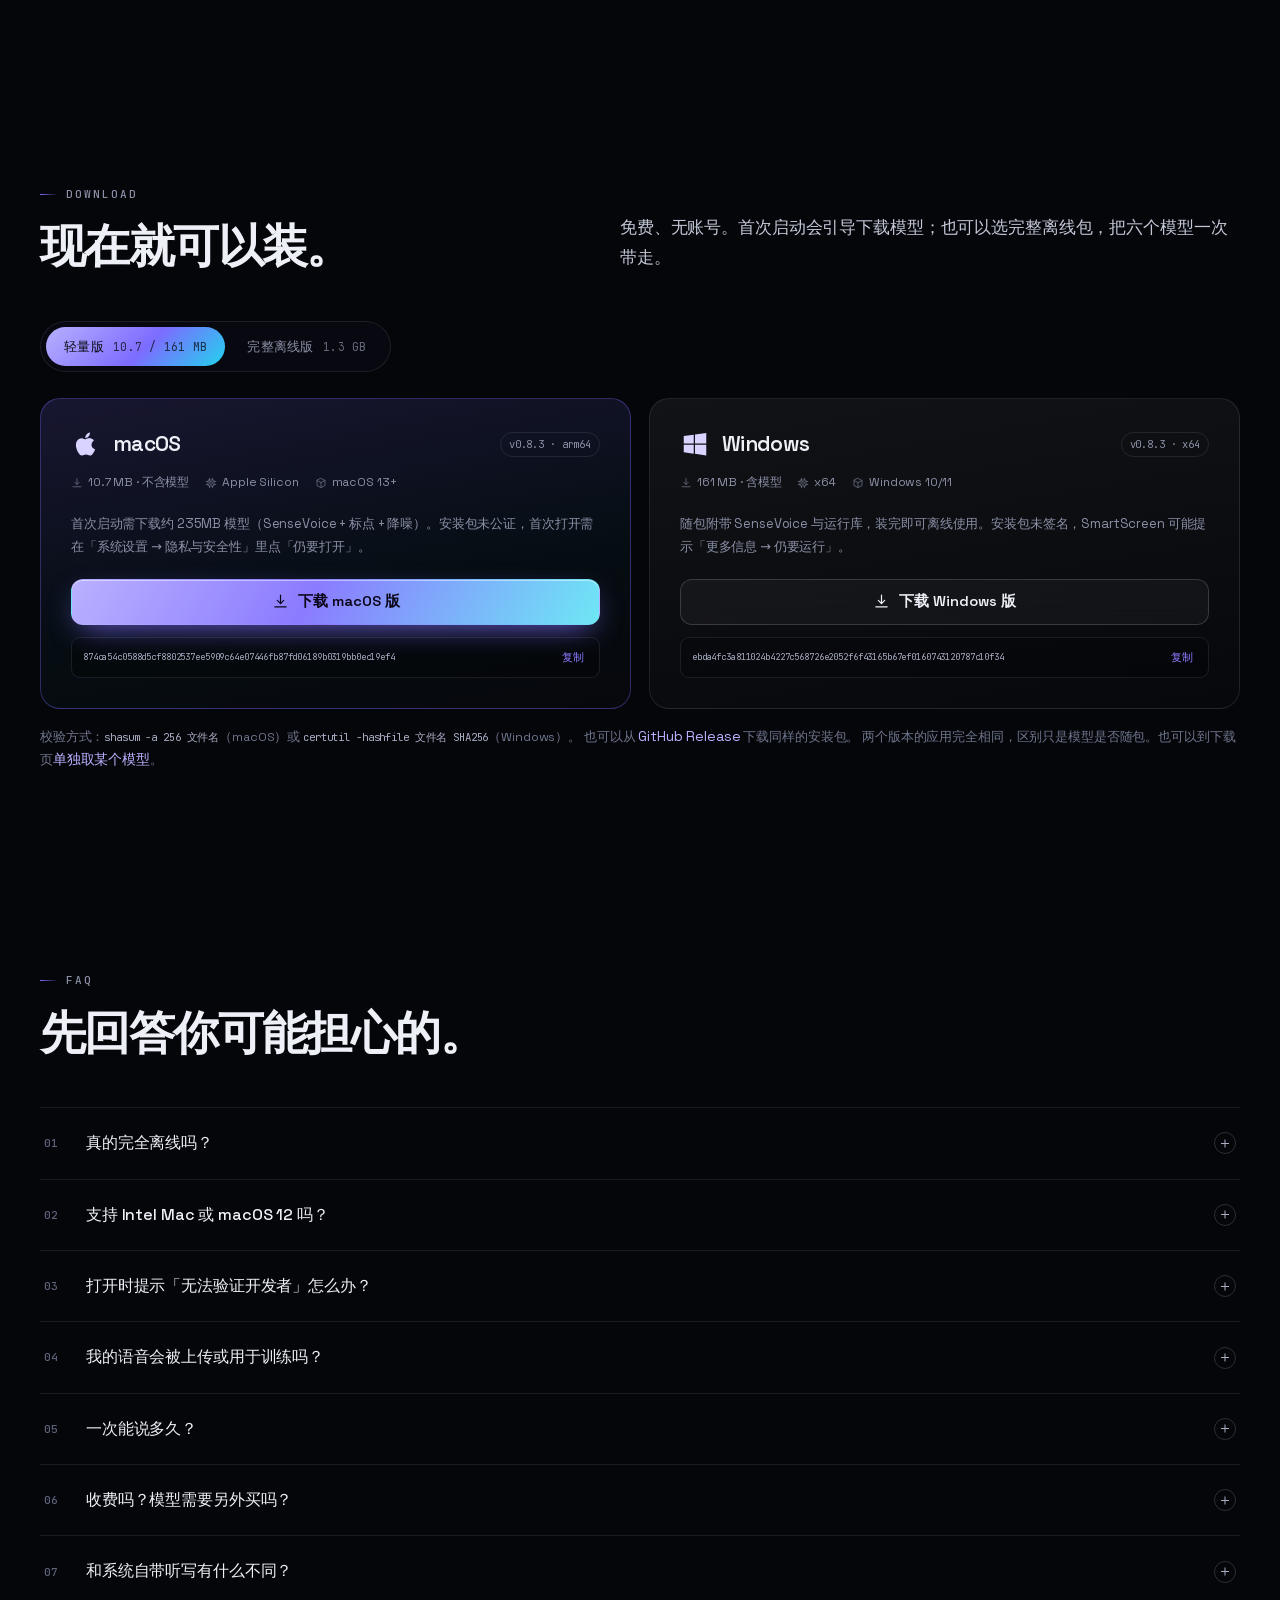
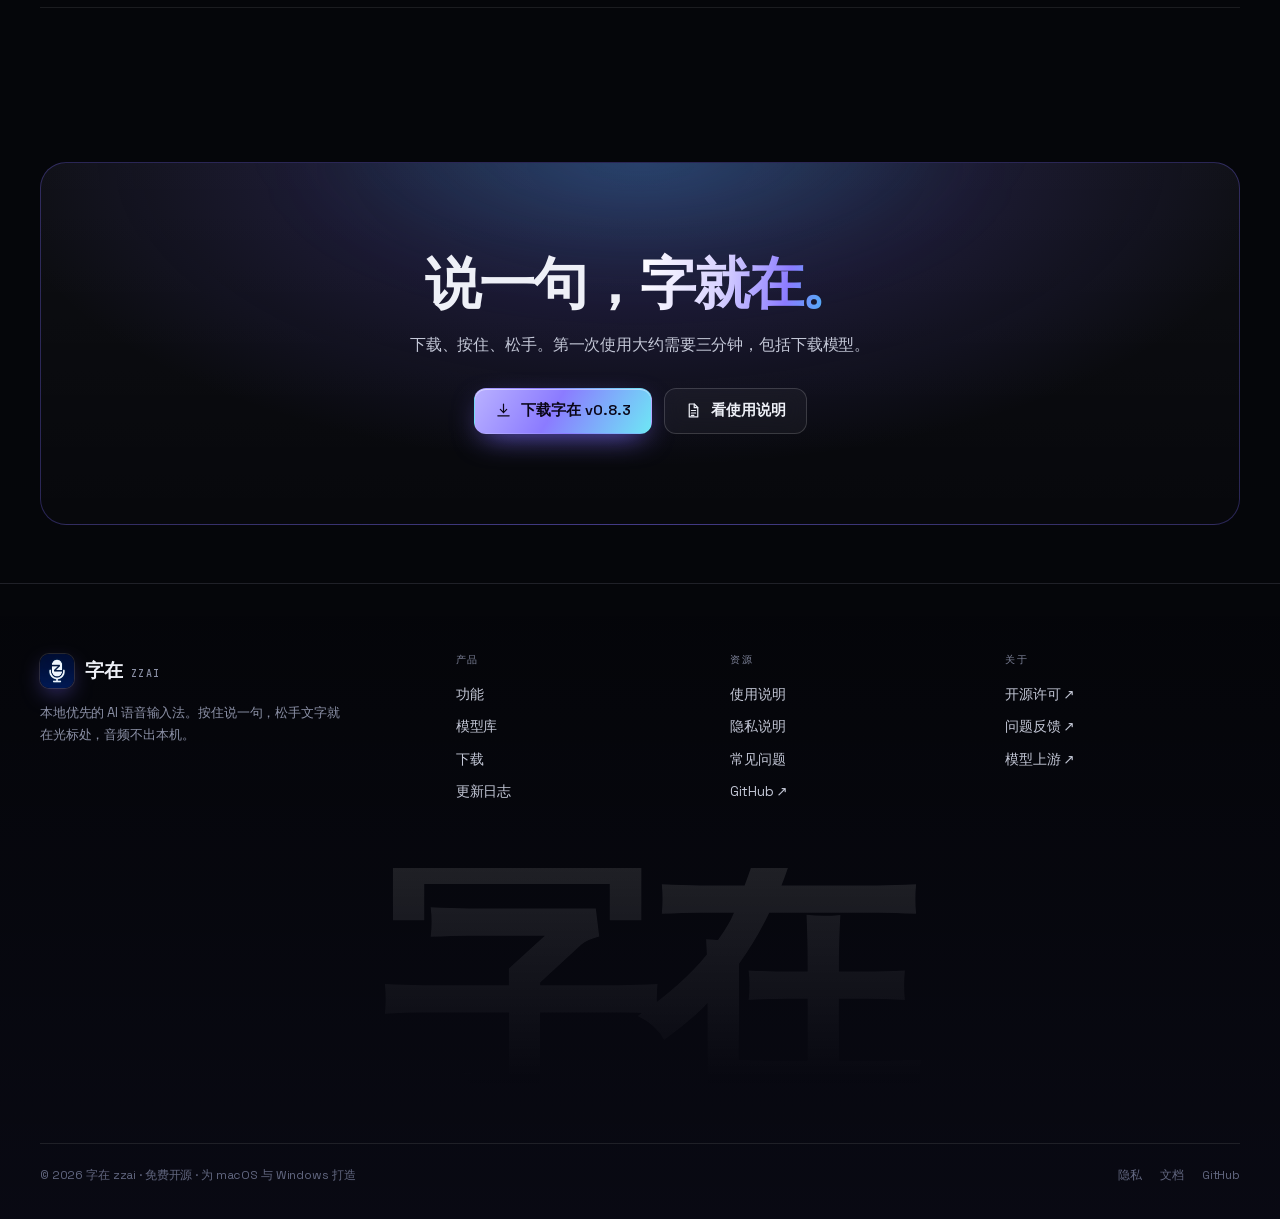
==== commit baf254c7: "v0.8.3：新手引导按先设置、最后试说重排；站点发布 0.8.3" ====
--- a/website/index.html
+++ b/website/index.html
@@ -95,7 +95,7 @@
         <div class="status-pill">
           <span class="dot"></span> 本地 AI 语音输入法
           <span class="sep"></span>
-          v0.8.2
+          v0.8.3
         </div>
         <h1>
           <span class="line"><span>字在本地，</span></span>
@@ -361,7 +361,7 @@
         <img src="assets/img/overlay-win-capsule.jpg" alt="字在在 Windows 上的听写浮层：深色胶囊显示识别结果，覆盖在桌面应用之上" width="1140" height="270" loading="lazy">
         <div class="shot-cap">
           <span><b>Windows 浮层实拍</b> · 真实产品界面，未做视觉修饰</span>
-          <span>v0.8.2 · 界面可能随版本微调</span>
+          <span>v0.8.3 · 界面可能随版本微调</span>
         </div>
       </div>
       <div class="steps" style="margin-top:18px">
@@ -450,7 +450,7 @@
           <div class="dl-os">
             <svg><use href="#i-apple"/></svg>
             <h3>macOS</h3>
-            <span class="ver">v0.8.2 · arm64</span>
+            <span class="ver">v0.8.3 · arm64</span>
           </div>
           <div class="dl-meta">
             <span><svg><use href="#i-dl"/></svg> 10.7 MB · 不含模型</span>
@@ -461,18 +461,18 @@
             首次启动需下载约 235MB 模型（SenseVoice + 标点 + 降噪）。安装包未公证，首次打开需在「系统设置 → 隐私与安全性」里点「仍要打开」。
           </p>
           <div style="margin-top:20px">
-            <a class="btn btn-primary btn-block" href="/dl/zzai-0.8.2-mac-arm64.zip" download>
+            <a class="btn btn-primary btn-block" href="/dl/zzai-0.8.3-mac-arm64.zip" download>
               <svg><use href="#i-dl"/></svg> 下载 macOS 版
             </a>
           </div>
-          <div class="sha"><code id="sha-mac">3fa3da537ce89883708f0a74b0ebfbb571e3c94ee998c3fa20ead2d5b41ffc75</code><button type="button" data-copy="sha-mac">复制</button></div>
+          <div class="sha"><code id="sha-mac">874ca54c0588d5cf8802537ee5909c64e07446fb87fd06189b0319bb0ec19ef4</code><button type="button" data-copy="sha-mac">复制</button></div>
         </article>
 
         <article class="dl-card" data-reveal data-reveal-delay="1">
           <div class="dl-os">
             <svg><use href="#i-win"/></svg>
             <h3>Windows</h3>
-            <span class="ver">v0.8.2 · x64</span>
+            <span class="ver">v0.8.3 · x64</span>
           </div>
           <div class="dl-meta">
             <span><svg><use href="#i-dl"/></svg> 161 MB · 含模型</span>
@@ -483,11 +483,11 @@
             随包附带 SenseVoice 与运行库，装完即可离线使用。安装包未签名，SmartScreen 可能提示「更多信息 → 仍要运行」。
           </p>
           <div style="margin-top:20px">
-            <a class="btn btn-ghost btn-block" href="/dl/zzai-0.8.2-win64.zip" download>
+            <a class="btn btn-ghost btn-block" href="/dl/zzai-0.8.3-win64.zip" download>
               <svg><use href="#i-dl"/></svg> 下载 Windows 版
             </a>
           </div>
-          <div class="sha"><code id="sha-win">66aaaca7927cebc055715ba9ad7541cb47b80ade72c0f3a8c4c9045e636f02a0</code><button type="button" data-copy="sha-win">复制</button></div>
+          <div class="sha"><code id="sha-win">ebda4fc3a811024b4227c568726e2052f6f43165b67ef0160743120787c10f34</code><button type="button" data-copy="sha-win">复制</button></div>
         </article>
       </div>
       <div class="dl-grid" data-dl-panel="full" hidden>
@@ -495,7 +495,7 @@
           <div class="dl-os">
             <svg><use href="#i-apple"/></svg>
             <h3>macOS</h3>
-            <span class="ver">v0.8.2 · arm64</span>
+            <span class="ver">v0.8.3 · arm64</span>
           </div>
           <div class="dl-meta">
             <span><svg><use href="#i-dl"/></svg> 1.3 GB · 含全部模型</span>
@@ -506,18 +506,18 @@
             解压后双击 <code>install-models.command</code>，脚本会把六个模型复制到 <code>~/.eryu/models</code> 并打开应用；装好以后不再联网下载。
           </p>
           <div style="margin-top:20px">
-            <a class="btn btn-primary btn-block" href="/dl/zzai-0.8.2-mac-arm64-full.zip" download>
+            <a class="btn btn-primary btn-block" href="/dl/zzai-0.8.3-mac-arm64-full.zip" download>
               <svg><use href="#i-dl"/></svg> 下载 macOS 完整离线版
             </a>
           </div>
-          <div class="sha"><code id="sha-mac-full">3fda93e417fb00ba5b4d47d987948e2bf7cfdc6247576df788d8ad3d0bee4658</code><button type="button" data-copy="sha-mac-full">复制</button></div>
+          <div class="sha"><code id="sha-mac-full">734d07a9204b443e309e08e867f6fcbfa64716cd24459fab5fb9c2724798e180</code><button type="button" data-copy="sha-mac-full">复制</button></div>
         </article>
 
         <article class="dl-card">
           <div class="dl-os">
             <svg><use href="#i-win"/></svg>
             <h3>Windows</h3>
-            <span class="ver">v0.8.2 · x64</span>
+            <span class="ver">v0.8.3 · x64</span>
           </div>
           <div class="dl-meta">
             <span><svg><use href="#i-dl"/></svg> 1.3 GB · 含全部模型</span>
@@ -528,11 +528,11 @@
             解压后双击 <code>install-full.bat</code>，安装应用、复制全部模型、创建开始菜单项，完成后自动启动。
           </p>
           <div style="margin-top:20px">
-            <a class="btn btn-ghost btn-block" href="/dl/zzai-0.8.2-win64-full.zip" download>
+            <a class="btn btn-ghost btn-block" href="/dl/zzai-0.8.3-win64-full.zip" download>
               <svg><use href="#i-dl"/></svg> 下载 Windows 完整离线版
             </a>
           </div>
-          <div class="sha"><code id="sha-win-full">5e4a6ead02840d5fe2a869994e5a3948b159e4334a471a4a7a090cd165b2367d</code><button type="button" data-copy="sha-win-full">复制</button></div>
+          <div class="sha"><code id="sha-win-full">41fa61a1bc72fd7ae8ee8a2aaa2445b4f3ad9f70678c131ce808f364773aed38</code><button type="button" data-copy="sha-win-full">复制</button></div>
         </article>
       </div>
       <p style="margin-top:16px;color:#6f758c;font-size:12.5px">
@@ -593,7 +593,7 @@
         <h2>说一句，<span class="grad-text">字就在。</span></h2>
         <p>下载、按住、松手。第一次使用大约需要三分钟，包括下载模型。</p>
         <div class="hero-cta">
-          <a class="btn btn-primary" href="download.html"><svg><use href="#i-dl"/></svg> 下载字在 v0.8.2</a>
+          <a class="btn btn-primary" href="download.html"><svg><use href="#i-dl"/></svg> 下载字在 v0.8.3</a>
           <a class="btn btn-ghost" href="docs.html"><svg><use href="#i-doc"/></svg> 看使用说明</a>
         </div>
       </div>
